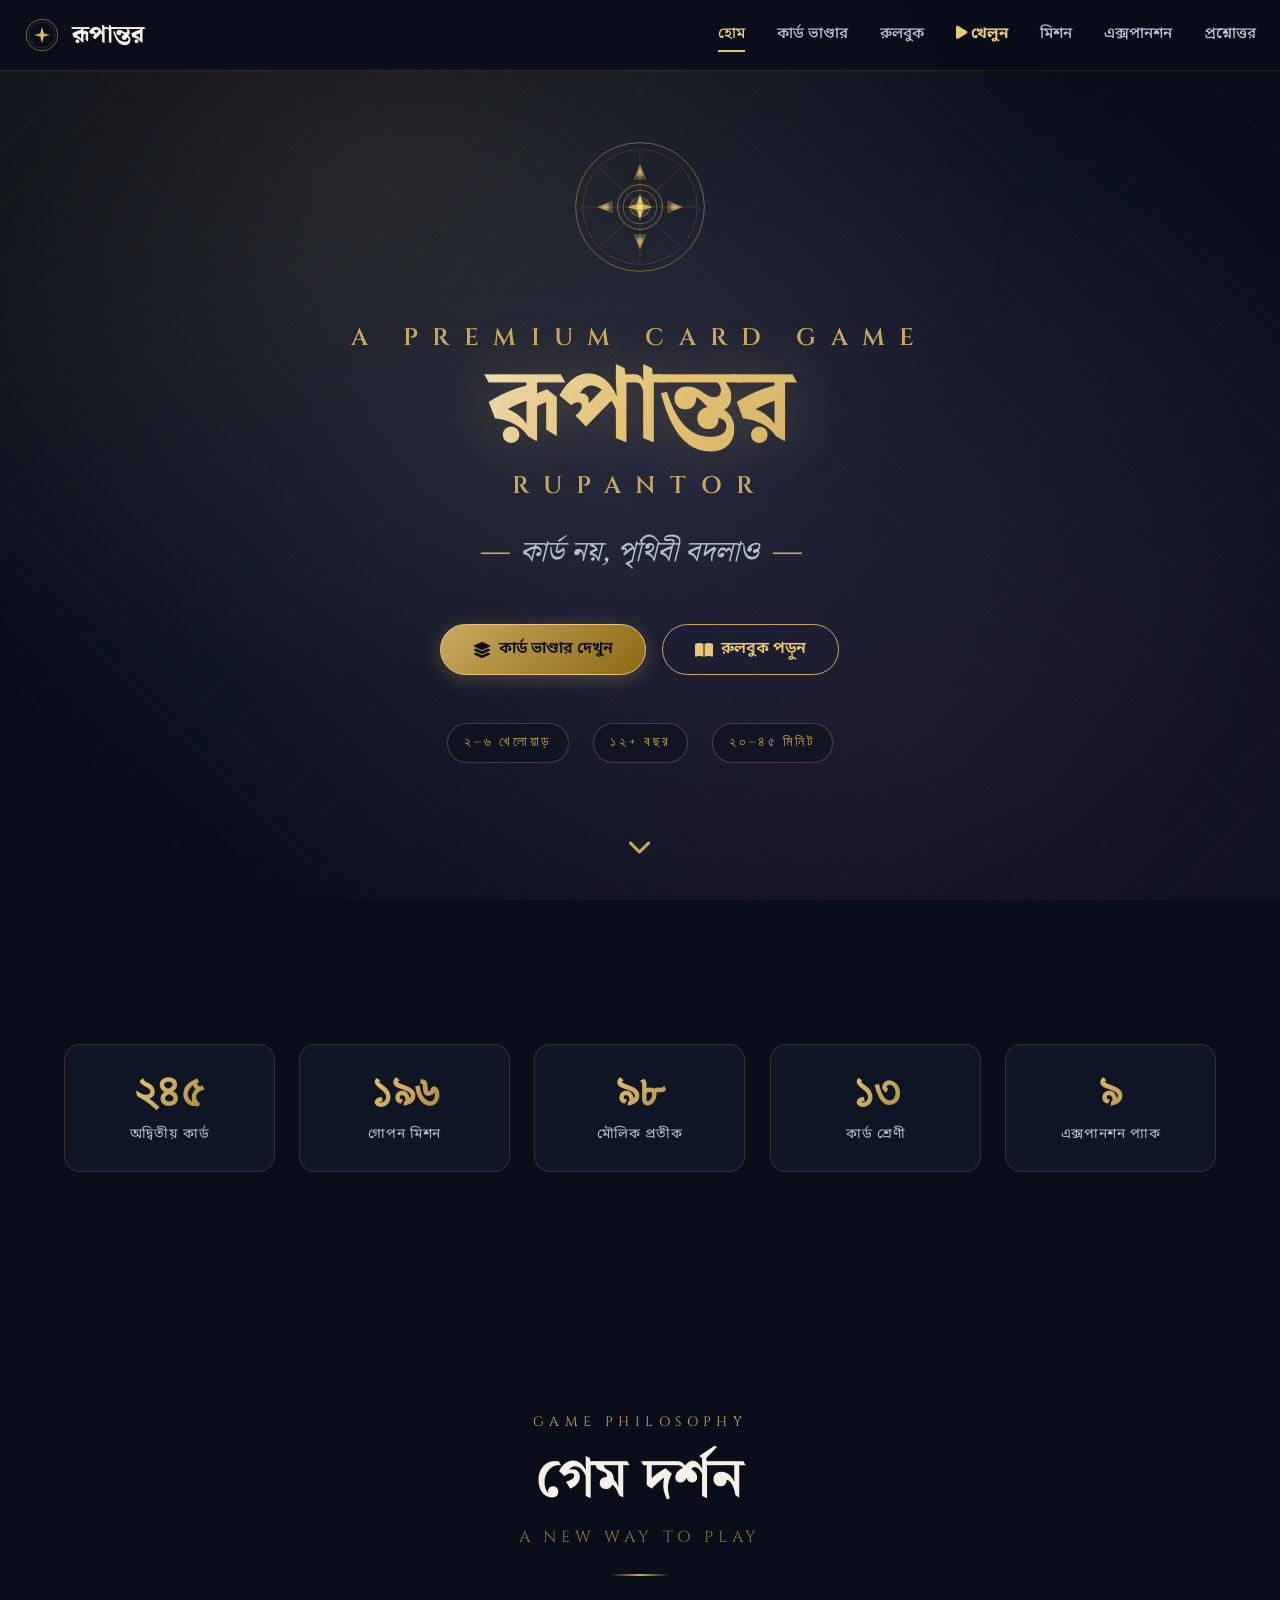
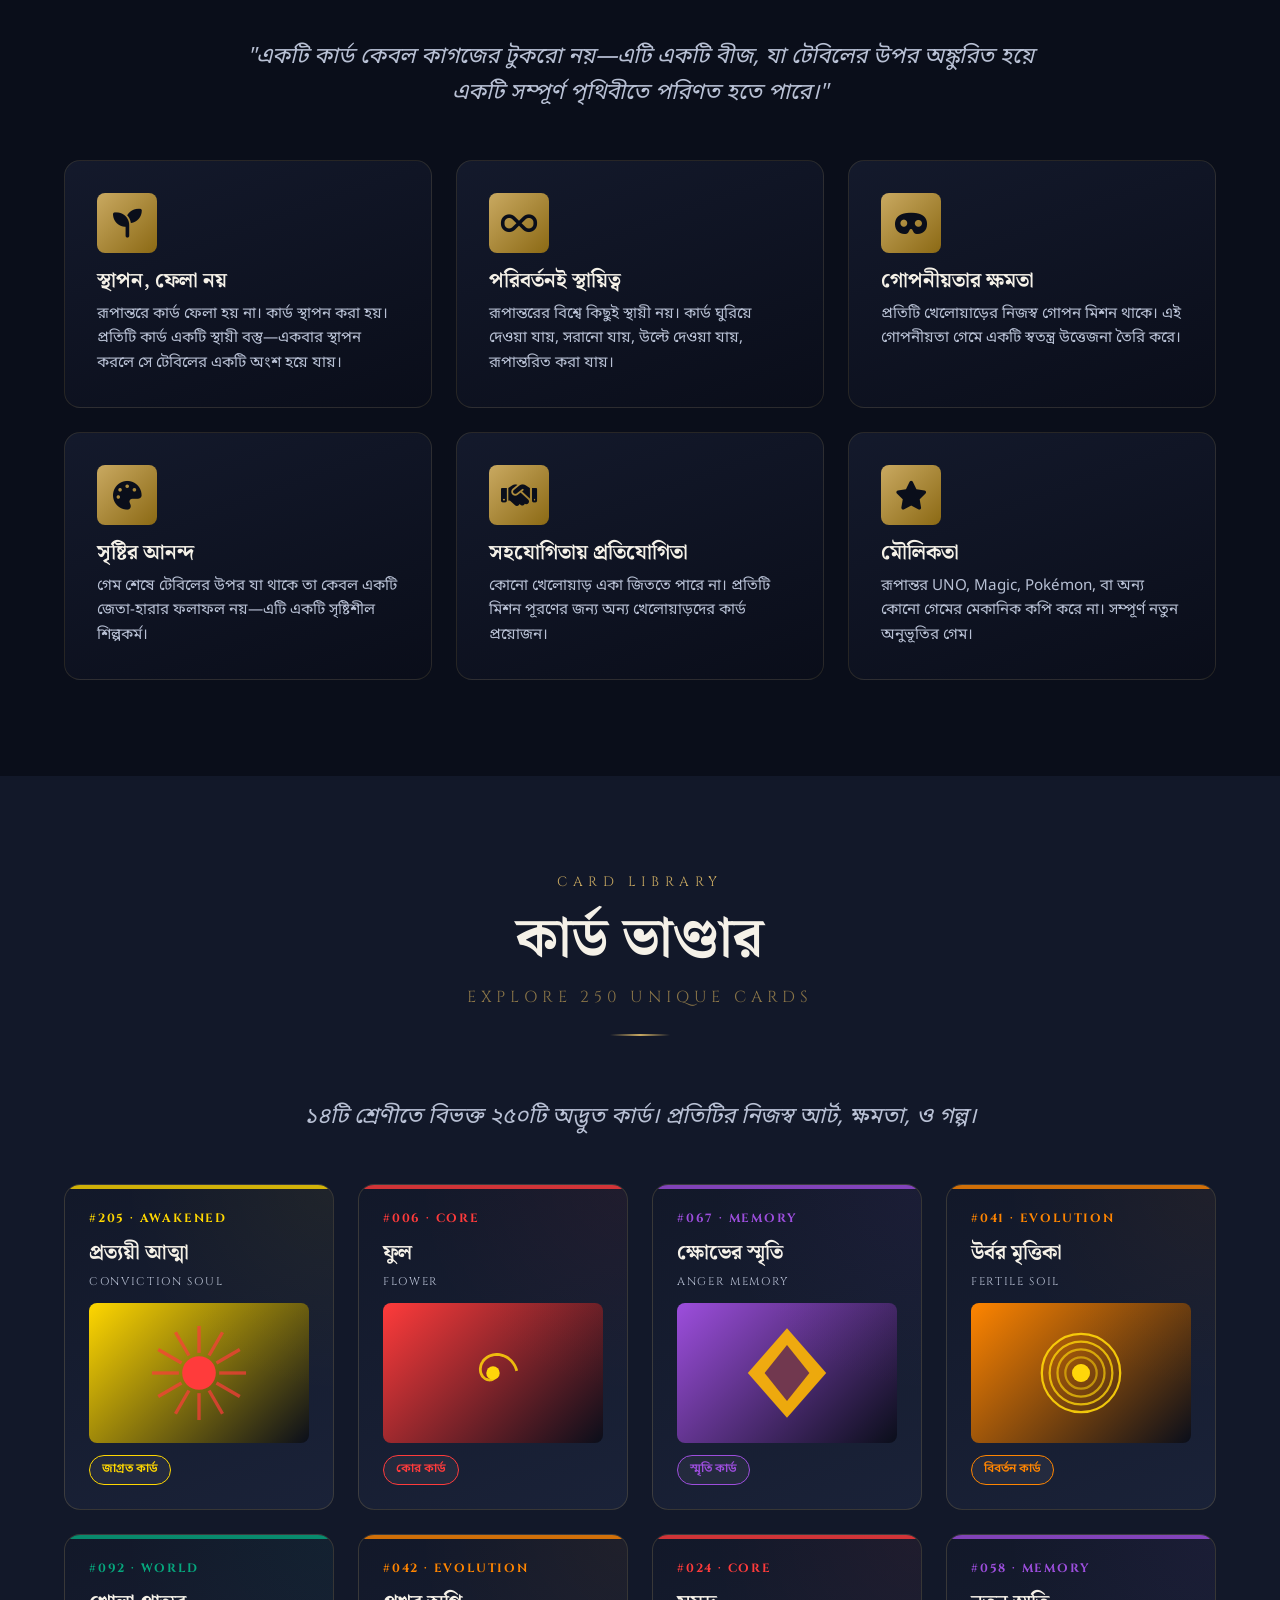
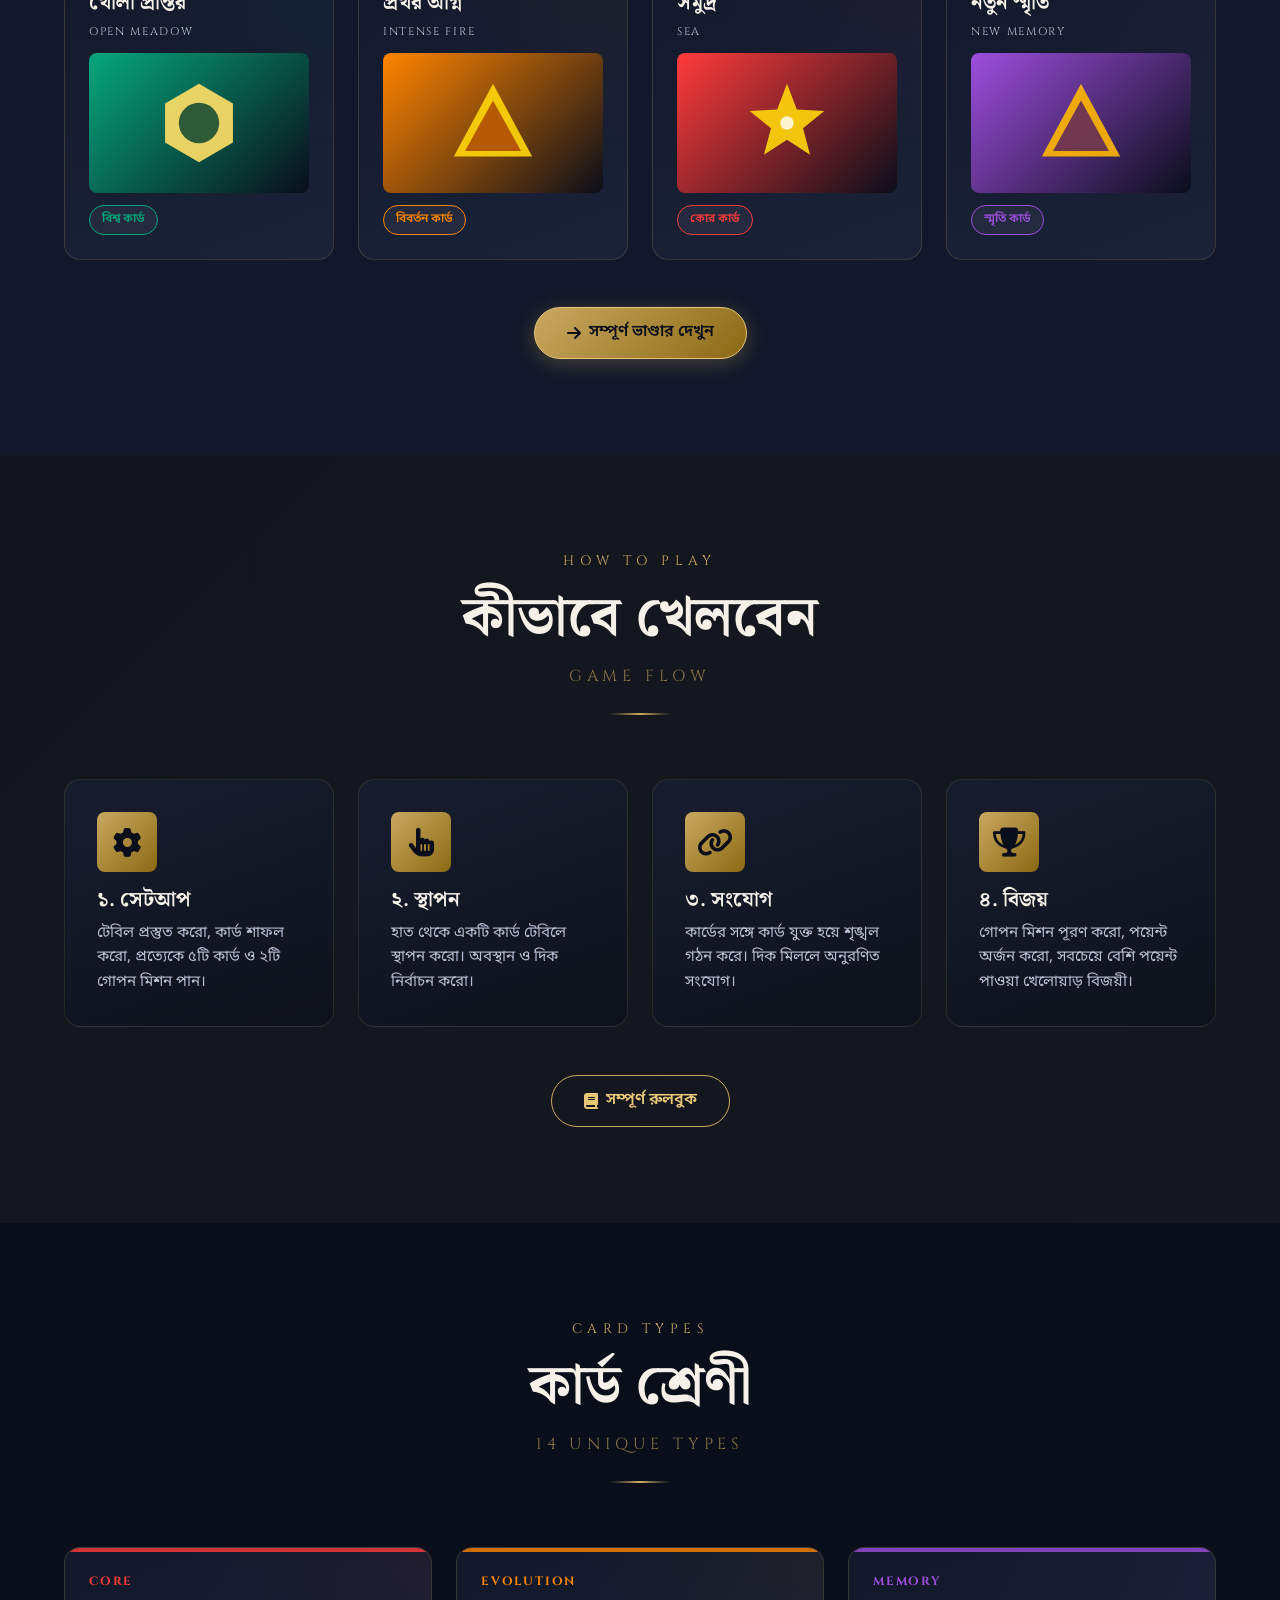
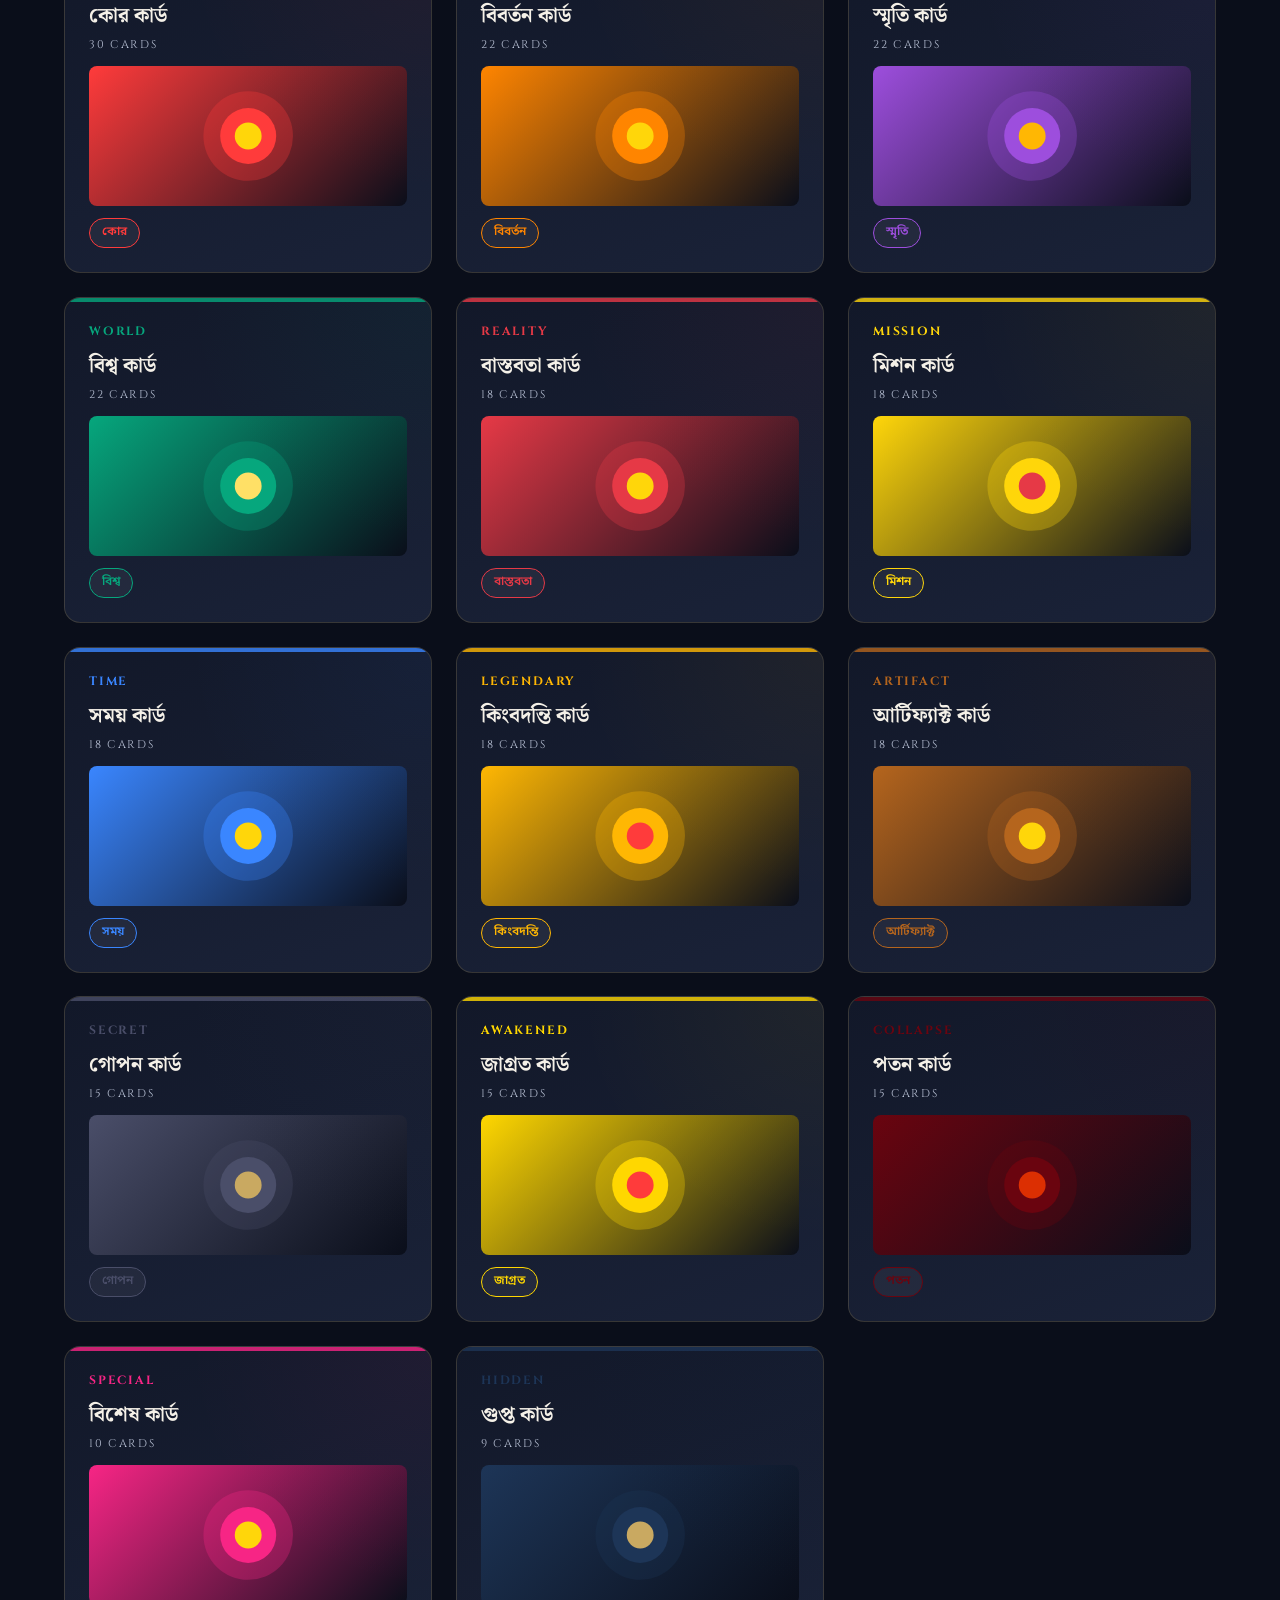
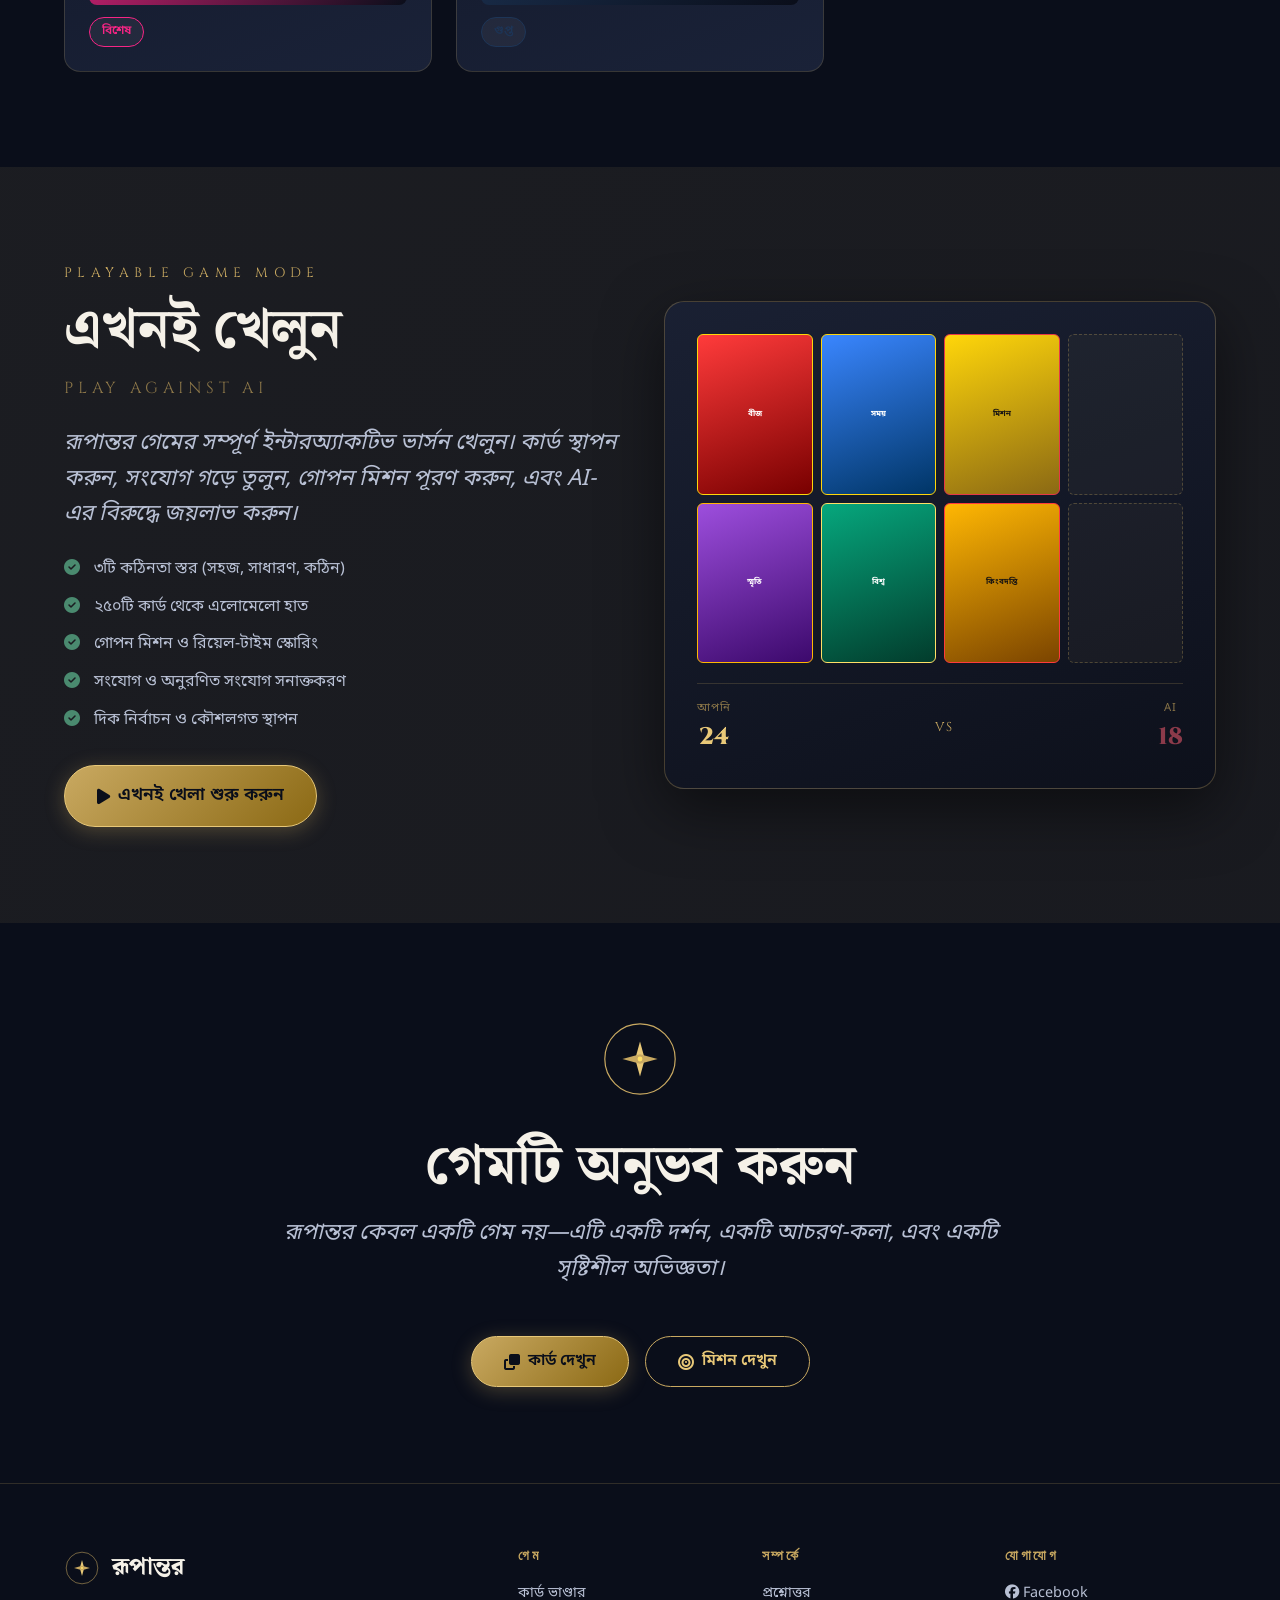
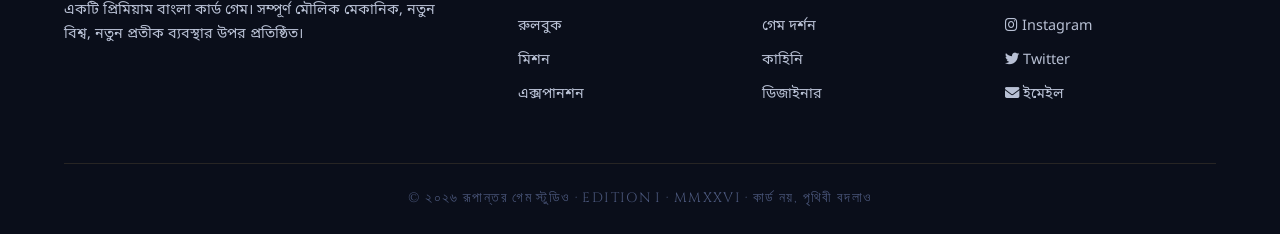
==== index.html @ 17fd5bf2 "Add files via upload" ====
<!DOCTYPE html>
<html lang="bn">
<head>
  <meta charset="UTF-8">
  <meta name="viewport" content="width=device-width, initial-scale=1.0">
  <meta name="description" content="রূপান্তর — একটি প্রিমিয়াম বাংলা কার্ড গেম। কার্ড নয়, পৃথিবী বদলাও।">
  <title>রূপান্তর — প্রিমিয়াম কার্ড গেম</title>

  <link rel="preconnect" href="https://fonts.googleapis.com">
  <link rel="preconnect" href="https://fonts.gstatic.com" crossorigin>
  <link href="https://fonts.googleapis.com/css2?family=Cinzel:wght@400;500;600;700;800;900&family=Noto+Sans+Bengali:wght@300;400;500;600;700;800;900&family=Noto+Serif+Bengali:wght@400;500;600;700;800;900&display=swap" rel="stylesheet">
  <link rel="stylesheet" href="https://cdnjs.cloudflare.com/ajax/libs/font-awesome/6.4.0/css/all.min.css">
  <link rel="stylesheet" href="css/style.css">
  <link rel="stylesheet" href="css/responsive.css">
</head>
<body>

<!-- ===== NAVIGATION ===== -->
<nav class="nav">
  <div class="nav-container">
    <a href="index.html" class="nav-logo">
      <svg class="nav-logo-emblem" viewBox="0 0 100 100">
        <circle cx="50" cy="50" r="44" fill="none" stroke="#C9A961" stroke-width="1.5"/>
        <circle cx="50" cy="50" r="36" fill="none" stroke="#C9A961" stroke-width="0.5"/>
        <polygon points="50,28 56,50 50,72 44,50" fill="#E8C878"/>
        <polygon points="28,50 50,44 72,50 50,56" fill="#C9A961"/>
        <circle cx="50" cy="50" r="3" fill="#FFE066"/>
      </svg>
      রূপান্তর
    </a>
    <ul class="nav-menu">
      <li><a href="index.html" class="nav-link">হোম</a></li>
      <li><a href="pages/cards.html" class="nav-link">কার্ড ভাণ্ডার</a></li>
      <li><a href="pages/rulebook.html" class="nav-link">রুলবুক</a></li>
      <li><a href="pages/play.html" class="nav-link" style="color:#E8C878;font-weight:700;"><i class="fas fa-play"></i> খেলুন</a></li>
      <li><a href="pages/missions.html" class="nav-link">মিশন</a></li>
      <li><a href="pages/expansions.html" class="nav-link">এক্সপানশন</a></li>
      <li><a href="pages/faq.html" class="nav-link">প্রশ্নোত্তর</a></li>
    </ul>
    <button class="nav-toggle" aria-label="মেনু">
      <span></span><span></span><span></span>
    </button>
  </div>
</nav>

<!-- ===== HERO ===== -->
<section class="hero">
  <div class="hero-bg-pattern"></div>
  <div class="hero-particles"></div>

  <div class="hero-content">
    <svg class="hero-emblem" viewBox="0 0 200 200">
      <defs>
        <radialGradient id="hg" cx="50%" cy="50%" r="50%">
          <stop offset="0%" stop-color="#E8C878" stop-opacity="0.9"/>
          <stop offset="60%" stop-color="#C9A961" stop-opacity="0.7"/>
          <stop offset="100%" stop-color="#8B6914" stop-opacity="0.4"/>
        </radialGradient>
      </defs>
      <circle cx="100" cy="100" r="92" fill="none" stroke="#C9A961" stroke-width="1" opacity="0.7"/>
      <circle cx="100" cy="100" r="82" fill="none" stroke="#C9A961" stroke-width="0.5" opacity="0.5"/>
      <g stroke="#C9A961" stroke-width="0.4" opacity="0.6">
        <line x1="100" y1="20" x2="100" y2="180"/>
        <line x1="20" y1="100" x2="180" y2="100"/>
        <line x1="44" y1="44" x2="156" y2="156"/>
        <line x1="156" y1="44" x2="44" y2="156"/>
      </g>
      <g fill="url(#hg)" stroke="#E8C878" stroke-width="0.5">
        <polygon points="100,40 92,60 108,60"/>
        <polygon points="160,100 140,92 140,108"/>
        <polygon points="100,160 92,140 108,140"/>
        <polygon points="40,100 60,92 60,108"/>
      </g>
      <circle cx="100" cy="100" r="32" fill="none" stroke="#C9A961" stroke-width="0.8"/>
      <circle cx="100" cy="100" r="24" fill="none" stroke="#E8C878" stroke-width="0.5"/>
      <circle cx="100" cy="100" r="14" fill="rgba(201,169,97,0.15)" stroke="#E8C878" stroke-width="0.5"/>
      <polygon points="100,82 106,100 100,118 94,100" fill="#E8C878"/>
      <polygon points="82,100 100,94 118,100 100,106" fill="#C9A961"/>
      <circle cx="100" cy="100" r="4" fill="#FFE066"/>
    </svg>

    <div class="display-en">A Premium Card Game</div>
    <h1 class="display-1">রূপান্তর</h1>
    <div class="display-en" style="margin-top:8px;">RUPANTOR</div>
    <p class="hero-tagline">কার্ড নয়, পৃথিবী বদলাও</p>

    <div class="hero-cta">
      <a href="pages/cards.html" class="btn btn-primary">
        <i class="fas fa-layer-group"></i> কার্ড ভাণ্ডার দেখুন
      </a>
      <a href="pages/rulebook.html" class="btn btn-outline">
        <i class="fas fa-book-open"></i> রুলবুক পড়ুন
      </a>
    </div>

    <div class="hero-meta">
      <div class="hero-meta-item">২–৬ খেলোয়াড়</div>
      <div class="hero-meta-item">১২+ বছর</div>
      <div class="hero-meta-item">২০–৪৫ মিনিট</div>
    </div>
  </div>

  <div class="scroll-indicator">
    <i class="fas fa-chevron-down"></i>
  </div>
</section>

<!-- ===== STATS ===== -->
<section class="section section-darker">
  <div class="container">
    <div class="stat-block">
      <div class="stat-item fade-in-up">
        <div class="stat-num" data-counter="250">০</div>
        <div class="stat-label">অদ্বিতীয় কার্ড</div>
      </div>
      <div class="stat-item fade-in-up">
        <div class="stat-num" data-counter="200">০</div>
        <div class="stat-label">গোপন মিশন</div>
      </div>
      <div class="stat-item fade-in-up">
        <div class="stat-num" data-counter="100">০</div>
        <div class="stat-label">মৌলিক প্রতীক</div>
      </div>
      <div class="stat-item fade-in-up">
        <div class="stat-num" data-counter="14">০</div>
        <div class="stat-label">কার্ড শ্রেণী</div>
      </div>
      <div class="stat-item fade-in-up">
        <div class="stat-num" data-counter="10">০</div>
        <div class="stat-label">এক্সপানশন প্যাক</div>
      </div>
    </div>
  </div>
</section>

<!-- ===== GAME PHILOSOPHY ===== -->
<section class="section">
  <div class="container">
    <div class="section-header fade-in-up">
      <div class="section-tag">Game Philosophy</div>
      <h2 class="section-title">গেম দর্শন</h2>
      <div class="section-title-en">A NEW WAY TO PLAY</div>
      <div class="section-divider"></div>
    </div>

    <p class="lead text-center fade-in-up" style="max-width:800px;margin:0 auto 48px;">
      "একটি কার্ড কেবল কাগজের টুকরো নয়—এটি একটি বীজ, যা টেবিলের উপর অঙ্কুরিত হয়ে একটি সম্পূর্ণ পৃথিবীতে পরিণত হতে পারে।"
    </p>

    <div class="grid grid-3">
      <div class="feature-card fade-in-up">
        <div class="feature-icon"><i class="fas fa-seedling"></i></div>
        <h3 class="feature-title">স্থাপন, ফেলা নয়</h3>
        <p class="feature-desc">
          রূপান্তরে কার্ড ফেলা হয় না। কার্ড স্থাপন করা হয়। প্রতিটি কার্ড একটি স্থায়ী বস্তু—একবার স্থাপন করলে সে টেবিলের একটি অংশ হয়ে যায়।
        </p>
      </div>
      <div class="feature-card fade-in-up">
        <div class="feature-icon"><i class="fas fa-infinity"></i></div>
        <h3 class="feature-title">পরিবর্তনই স্থায়িত্ব</h3>
        <p class="feature-desc">
          রূপান্তরের বিশ্বে কিছুই স্থায়ী নয়। কার্ড ঘুরিয়ে দেওয়া যায়, সরানো যায়, উল্টে দেওয়া যায়, রূপান্তরিত করা যায়।
        </p>
      </div>
      <div class="feature-card fade-in-up">
        <div class="feature-icon"><i class="fas fa-mask"></i></div>
        <h3 class="feature-title">গোপনীয়তার ক্ষমতা</h3>
        <p class="feature-desc">
          প্রতিটি খেলোয়াড়ের নিজস্ব গোপন মিশন থাকে। এই গোপনীয়তা গেমে একটি স্বতন্ত্র উত্তেজনা তৈরি করে।
        </p>
      </div>
      <div class="feature-card fade-in-up">
        <div class="feature-icon"><i class="fas fa-palette"></i></div>
        <h3 class="feature-title">সৃষ্টির আনন্দ</h3>
        <p class="feature-desc">
          গেম শেষে টেবিলের উপর যা থাকে তা কেবল একটি জেতা-হারার ফলাফল নয়—এটি একটি সৃষ্টিশীল শিল্পকর্ম।
        </p>
      </div>
      <div class="feature-card fade-in-up">
        <div class="feature-icon"><i class="fas fa-handshake"></i></div>
        <h3 class="feature-title">সহযোগিতায় প্রতিযোগিতা</h3>
        <p class="feature-desc">
          কোনো খেলোয়াড় একা জিততে পারে না। প্রতিটি মিশন পূরণের জন্য অন্য খেলোয়াড়দের কার্ড প্রয়োজন।
        </p>
      </div>
      <div class="feature-card fade-in-up">
        <div class="feature-icon"><i class="fas fa-star"></i></div>
        <h3 class="feature-title">মৌলিকতা</h3>
        <p class="feature-desc">
          রূপান্তর UNO, Magic, Pokémon, বা অন্য কোনো গেমের মেকানিক কপি করে না। সম্পূর্ণ নতুন অনুভূতির গেম।
        </p>
      </div>
    </div>
  </div>
</section>

<!-- ===== CARD PREVIEW ===== -->
<section class="section section-dark">
  <div class="container">
    <div class="section-header fade-in-up">
      <div class="section-tag">Card Library</div>
      <h2 class="section-title">কার্ড ভাণ্ডার</h2>
      <div class="section-title-en">EXPLORE 250 UNIQUE CARDS</div>
      <div class="section-divider"></div>
    </div>

    <p class="lead text-center fade-in-up" style="max-width:700px;margin:0 auto 48px;">
      ১৪টি শ্রেণীতে বিভক্ত ২৫০টি অদ্ভুত কার্ড। প্রতিটির নিজস্ব আর্ট, ক্ষমতা, ও গল্প।
    </p>

    <div class="grid grid-4 fade-in-up" id="home-card-preview"></div>

    <div class="text-center mt-7">
      <a href="pages/cards.html" class="btn btn-primary">
        <i class="fas fa-arrow-right"></i> সম্পূর্ণ ভাণ্ডার দেখুন
      </a>
    </div>
  </div>
</section>

<!-- ===== HOW TO PLAY ===== -->
<section class="section section-gold">
  <div class="container">
    <div class="section-header fade-in-up">
      <div class="section-tag">How to Play</div>
      <h2 class="section-title">কীভাবে খেলবেন</h2>
      <div class="section-title-en">GAME FLOW</div>
      <div class="section-divider"></div>
    </div>

    <div class="grid grid-4">
      <div class="feature-card fade-in-up">
        <div class="feature-icon"><i class="fas fa-cog"></i></div>
        <h3 class="feature-title">১. সেটআপ</h3>
        <p class="feature-desc">টেবিল প্রস্তুত করো, কার্ড শাফল করো, প্রত্যেকে ৫টি কার্ড ও ২টি গোপন মিশন পান।</p>
      </div>
      <div class="feature-card fade-in-up">
        <div class="feature-icon"><i class="fas fa-hand-pointer"></i></div>
        <h3 class="feature-title">২. স্থাপন</h3>
        <p class="feature-desc">হাত থেকে একটি কার্ড টেবিলে স্থাপন করো। অবস্থান ও দিক নির্বাচন করো।</p>
      </div>
      <div class="feature-card fade-in-up">
        <div class="feature-icon"><i class="fas fa-link"></i></div>
        <h3 class="feature-title">৩. সংযোগ</h3>
        <p class="feature-desc">কার্ডের সঙ্গে কার্ড যুক্ত হয়ে শৃঙ্খল গঠন করে। দিক মিললে অনুরণিত সংযোগ।</p>
      </div>
      <div class="feature-card fade-in-up">
        <div class="feature-icon"><i class="fas fa-trophy"></i></div>
        <h3 class="feature-title">৪. বিজয়</h3>
        <p class="feature-desc">গোপন মিশন পূরণ করো, পয়েন্ট অর্জন করো, সবচেয়ে বেশি পয়েন্ট পাওয়া খেলোয়াড় বিজয়ী।</p>
      </div>
    </div>

    <div class="text-center mt-7">
      <a href="pages/rulebook.html" class="btn btn-outline">
        <i class="fas fa-book"></i> সম্পূর্ণ রুলবুক
      </a>
    </div>
  </div>
</section>

<!-- ===== CARD TYPES ===== -->
<section class="section">
  <div class="container">
    <div class="section-header fade-in-up">
      <div class="section-tag">Card Types</div>
      <h2 class="section-title">কার্ড শ্রেণী</h2>
      <div class="section-title-en">14 UNIQUE TYPES</div>
      <div class="section-divider"></div>
    </div>

    <div class="grid grid-auto" id="card-types-grid"></div>
  </div>
</section>

<!-- ===== PLAY GAME CTA ===== -->
<section class="section" style="background:linear-gradient(135deg, rgba(232,200,120,0.08) 0%, rgba(201,169,97,0.08) 100%);">
  <div class="container">
    <div class="grid grid-2 fade-in-up" style="align-items:center;gap:48px;">
      <div>
        <div class="section-tag" style="text-align:left;">PLAYABLE GAME MODE</div>
        <h2 class="section-title" style="text-align:left;margin-top:8px;">এখনই খেলুন</h2>
        <div class="section-title-en" style="text-align:left;margin-bottom:24px;">PLAY AGAINST AI</div>
        <p class="lead" style="text-align:left;margin-bottom:24px;">
          রূপান্তর গেমের সম্পূর্ণ ইন্টারঅ্যাকটিভ ভার্সন খেলুন। কার্ড স্থাপন করুন, সংযোগ গড়ে তুলুন, গোপন মিশন পূরণ করুন, এবং AI-এর বিরুদ্ধে জয়লাভ করুন।
        </p>
        <ul style="list-style:none;margin-bottom:32px;">
          <li style="color:#B8C0D4;margin-bottom:12px;font-size:1rem;"><i class="fas fa-check-circle" style="color:#4A8A6F;margin-right:10px;"></i> ৩টি কঠিনতা স্তর (সহজ, সাধারণ, কঠিন)</li>
          <li style="color:#B8C0D4;margin-bottom:12px;font-size:1rem;"><i class="fas fa-check-circle" style="color:#4A8A6F;margin-right:10px;"></i> ২৫০টি কার্ড থেকে এলোমেলো হাত</li>
          <li style="color:#B8C0D4;margin-bottom:12px;font-size:1rem;"><i class="fas fa-check-circle" style="color:#4A8A6F;margin-right:10px;"></i> গোপন মিশন ও রিয়েল-টাইম স্কোরিং</li>
          <li style="color:#B8C0D4;margin-bottom:12px;font-size:1rem;"><i class="fas fa-check-circle" style="color:#4A8A6F;margin-right:10px;"></i> সংযোগ ও অনুরণিত সংযোগ সনাক্তকরণ</li>
          <li style="color:#B8C0D4;margin-bottom:12px;font-size:1rem;"><i class="fas fa-check-circle" style="color:#4A8A6F;margin-right:10px;"></i> দিক নির্বাচন ও কৌশলগত স্থাপন</li>
        </ul>
        <a href="pages/play.html" class="btn btn-primary" style="font-size:1.1rem;padding:16px 32px;">
          <i class="fas fa-play"></i> এখনই খেলা শুরু করুন
        </a>
      </div>
      <div style="position:relative;">
        <div style="background:linear-gradient(160deg, rgba(26,34,56,0.8) 0%, rgba(10,14,26,0.8) 100%);border:1px solid rgba(201,169,97,0.3);border-radius:20px;padding:32px;box-shadow:0 20px 60px rgba(0,0,0,0.5);">
          <div style="display:grid;grid-template-columns:repeat(4,1fr);gap:8px;margin-bottom:20px;">
            <div style="aspect-ratio:0.72;background:linear-gradient(160deg,#FF3B3B,#780000);border:1.5px solid #FFD60A;border-radius:6px;display:flex;align-items:center;justify-content:center;font-size:0.5rem;color:white;font-weight:700;">বীজ</div>
            <div style="aspect-ratio:0.72;background:linear-gradient(160deg,#3A86FF,#003566);border:1.5px solid #FFD60A;border-radius:6px;display:flex;align-items:center;justify-content:center;font-size:0.5rem;color:white;font-weight:700;">সময়</div>
            <div style="aspect-ratio:0.72;background:linear-gradient(160deg,#FFD60A,#8B6914);border:1.5px solid #E63946;border-radius:6px;display:flex;align-items:center;justify-content:center;font-size:0.5rem;color:#1A1612;font-weight:700;">মিশন</div>
            <div style="aspect-ratio:0.72;background:rgba(201,169,97,0.05);border:1px dashed rgba(201,169,97,0.3);border-radius:6px;"></div>
            <div style="aspect-ratio:0.72;background:linear-gradient(160deg,#9D4EDD,#3C096C);border:1.5px solid #FFB703;border-radius:6px;display:flex;align-items:center;justify-content:center;font-size:0.5rem;color:white;font-weight:700;">স্মৃতি</div>
            <div style="aspect-ratio:0.72;background:linear-gradient(160deg,#06A77D,#023C2C);border:1.5px solid #FFE066;border-radius:6px;display:flex;align-items:center;justify-content:center;font-size:0.5rem;color:white;font-weight:700;">বিশ্ব</div>
            <div style="aspect-ratio:0.72;background:linear-gradient(160deg,#FFB703,#7B4400);border:1.5px solid #FF3B3B;border-radius:6px;display:flex;align-items:center;justify-content:center;font-size:0.5rem;color:#1A1612;font-weight:700;">কিংবদন্তি</div>
            <div style="aspect-ratio:0.72;background:rgba(201,169,97,0.05);border:1px dashed rgba(201,169,97,0.3);border-radius:6px;"></div>
          </div>
          <div style="display:flex;justify-content:space-between;align-items:center;padding-top:16px;border-top:1px solid rgba(201,169,97,0.2);">
            <div style="text-align:center;">
              <div style="font-size:0.7rem;color:#8A7548;letter-spacing:0.1em;">আপনি</div>
              <div style="font-family:'Cinzel',serif;font-weight:800;font-size:1.5rem;color:#E8C878;">24</div>
            </div>
            <div style="font-family:'Cinzel',serif;color:#C9A961;font-size:0.8rem;letter-spacing:0.2em;">VS</div>
            <div style="text-align:center;">
              <div style="font-size:0.7rem;color:#8A7548;letter-spacing:0.1em;">AI</div>
              <div style="font-family:'Cinzel',serif;font-weight:800;font-size:1.5rem;color:#8B3A4A;">18</div>
            </div>
          </div>
        </div>
      </div>
    </div>
  </div>
</section>

<!-- ===== CTA ===== -->
<section class="section section-darker" style="text-align:center;">
  <div class="container-narrow fade-in-up">
    <svg width="80" height="80" viewBox="0 0 100 100" style="margin:0 auto 24px;">
      <circle cx="50" cy="50" r="44" fill="none" stroke="#C9A961" stroke-width="1.5"/>
      <polygon points="50,28 56,50 50,72 44,50" fill="#E8C878"/>
      <polygon points="28,50 50,44 72,50 50,56" fill="#C9A961"/>
      <circle cx="50" cy="50" r="3" fill="#FFE066"/>
    </svg>
    <h2 class="h1 mb-4">গেমটি অনুভব করুন</h2>
    <p class="lead mb-7">
      রূপান্তর কেবল একটি গেম নয়—এটি একটি দর্শন, একটি আচরণ-কলা, এবং একটি সৃষ্টিশীল অভিজ্ঞতা।
    </p>
    <div class="d-flex gap-4 justify-center flex-wrap">
      <a href="pages/cards.html" class="btn btn-primary">
        <i class="fas fa-clone"></i> কার্ড দেখুন
      </a>
      <a href="pages/missions.html" class="btn btn-outline">
        <i class="fas fa-bullseye"></i> মিশন দেখুন
      </a>
    </div>
  </div>
</section>

<!-- ===== FOOTER ===== -->
<footer class="footer">
  <div class="container">
    <div class="footer-grid">
      <div class="footer-brand">
        <div class="nav-logo">
          <svg class="nav-logo-emblem" viewBox="0 0 100 100">
            <circle cx="50" cy="50" r="44" fill="none" stroke="#C9A961" stroke-width="1.5"/>
            <polygon points="50,28 56,50 50,72 44,50" fill="#E8C878"/>
            <polygon points="28,50 50,44 72,50 50,56" fill="#C9A961"/>
            <circle cx="50" cy="50" r="3" fill="#FFE066"/>
          </svg>
          রূপান্তর
        </div>
        <p>একটি প্রিমিয়াম বাংলা কার্ড গেম। সম্পূর্ণ মৌলিক মেকানিক, নতুন বিশ্ব, নতুন প্রতীক ব্যবস্থার উপর প্রতিষ্ঠিত।</p>
      </div>
      <div class="footer-col">
        <h4>গেম</h4>
        <ul>
          <li><a href="pages/cards.html">কার্ড ভাণ্ডার</a></li>
          <li><a href="pages/rulebook.html">রুলবুক</a></li>
          <li><a href="pages/missions.html">মিশন</a></li>
          <li><a href="pages/expansions.html">এক্সপানশন</a></li>
        </ul>
      </div>
      <div class="footer-col">
        <h4>সম্পর্কে</h4>
        <ul>
          <li><a href="pages/faq.html">প্রশ্নোত্তর</a></li>
          <li><a href="#">গেম দর্শন</a></li>
          <li><a href="#">কাহিনি</a></li>
          <li><a href="#">ডিজাইনার</a></li>
        </ul>
      </div>
      <div class="footer-col">
        <h4>যোগাযোগ</h4>
        <ul>
          <li><a href="#"><i class="fab fa-facebook"></i> Facebook</a></li>
          <li><a href="#"><i class="fab fa-instagram"></i> Instagram</a></li>
          <li><a href="#"><i class="fab fa-twitter"></i> Twitter</a></li>
          <li><a href="#"><i class="fas fa-envelope"></i> ইমেইল</a></li>
        </ul>
      </div>
    </div>
    <div class="footer-bottom">
      © ২০২৬ রূপান্তর গেম স্টুডিও · EDITION I · MMXXVI · কার্ড নয়, পৃথিবী বদলাও
    </div>
  </div>
</footer>

<script src="js/data.js"></script>
<script src="js/main.js"></script>
<script>
// Render card types on home page
(function() {
  const grid = document.getElementById('card-types-grid');
  if (!grid || !window.RUPANTOR_DATA) return;
  const types = window.RUPANTOR_DATA.CARD_TYPES;
  const counts = {};
  window.RUPANTOR_DATA.CARDS.forEach(function(c) {
    counts[c.type] = (counts[c.type] || 0) + 1;
  });
  Object.keys(types).forEach(function(key) {
    const t = types[key];
    const card = document.createElement('div');
    card.className = 'card-tile fade-in-up';
    card.style.setProperty('--card-color', t.color);
    card.innerHTML =
      '<div class="card-tile-num">' + t.en + '</div>' +
      '<div class="card-tile-name">' + t.bn + ' কার্ড</div>' +
      '<div class="card-tile-en">' + counts[key] + ' CARDS</div>' +
      '<div class="card-tile-art">' +
        '<svg viewBox="0 0 100 100">' +
          '<circle cx="50" cy="50" r="40" fill="' + t.color + '" opacity="0.3"/>' +
          '<circle cx="50" cy="50" r="25" fill="' + t.color + '"/>' +
          '<circle cx="50" cy="50" r="12" fill="' + t.accent + '"/>' +
        '</svg>' +
      '</div>' +
      '<span class="card-tile-type">' + t.bn + '</span>';
    grid.appendChild(card);
  });
})();
</script>

</body>
</html>
---- css/style.css ----
/* ============================================================
   রূপান্তর (RUPANTOR) — Premium Website CSS Design System
   ============================================================ */

/* ===== CSS VARIABLES ===== */
:root {
  /* Color Palette */
  --void: #0A0E1A;
  --deep: #121829;
  --night: #1A2238;
  --mist: #2A3454;
  --fog: #4A567A;
  --silver: #B8C0D4;
  --pale: #E8ECF4;
  --cream: #F5F1E8;
  --paper: #FAF6ED;
  --paper-shadow: #E8E0CC;
  --gold: #C9A961;
  --gold-bright: #E8C878;
  --gold-soft: #FFE066;
  --gold-deep: #8B6914;
  --copper: #A87544;
  --emerald: #4A8A6F;
  --teal-deep: #2C5F6E;
  --crimson: #8B3A4A;
  --plum: #5D3A5F;
  --amber: #D4924A;
  --ink: #1A1612;
  --line: #C9B896;
  --rule: #8A7548;

  /* Type Colors (from card system) */
  --core: #FF3B3B;
  --evolution: #FF8500;
  --memory: #9D4EDD;
  --world: #06A77D;
  --reality: #E63946;
  --mission: #FFD60A;
  --time: #3A86FF;
  --legendary: #FFB703;
  --artifact: #B5651D;
  --secret: #4A4E69;
  --awakened: #FFD700;
  --collapse: #6A040F;
  --special: #F72585;
  --hidden: #1D3557;

  /* Typography */
  --font-display: 'Cinzel', serif;
  --font-serif-bn: 'Noto Serif Bengali', serif;
  --font-sans-bn: 'Noto Sans Bengali', sans-serif;

  /* Spacing */
  --space-1: 4px;
  --space-2: 8px;
  --space-3: 12px;
  --space-4: 16px;
  --space-5: 24px;
  --space-6: 32px;
  --space-7: 48px;
  --space-8: 64px;
  --space-9: 96px;

  /* Borders & Radius */
  --radius-sm: 4px;
  --radius-md: 8px;
  --radius-lg: 16px;
  --radius-xl: 24px;
  --radius-full: 9999px;

  /* Shadows */
  --shadow-sm: 0 1px 3px rgba(0,0,0,0.2);
  --shadow-md: 0 4px 12px rgba(0,0,0,0.3);
  --shadow-lg: 0 12px 32px rgba(0,0,0,0.4);
  --shadow-gold: 0 0 30px rgba(201,169,97,0.3);
  --shadow-glow: 0 0 60px rgba(201,169,97,0.2);

  /* Transitions */
  --ease: cubic-bezier(0.4, 0, 0.2, 1);
  --ease-out: cubic-bezier(0.0, 0, 0.2, 1);
  --ease-bounce: cubic-bezier(0.34, 1.56, 0.64, 1);
}

/* ===== RESET ===== */
*,
*::before,
*::after {
  box-sizing: border-box;
  margin: 0;
  padding: 0;
}

html {
  scroll-behavior: smooth;
  font-size: 16px;
}

body {
  font-family: var(--font-sans-bn);
  background: var(--void);
  color: var(--pale);
  line-height: 1.6;
  overflow-x: hidden;
  -webkit-font-smoothing: antialiased;
  -moz-osx-font-smoothing: grayscale;
}

a {
  color: var(--gold-bright);
  text-decoration: none;
  transition: color 0.3s var(--ease);
}

a:hover { color: var(--gold-soft); }

img { max-width: 100%; height: auto; display: block; }

button {
  font-family: inherit;
  cursor: pointer;
  border: none;
  background: none;
  color: inherit;
}

ul, ol { list-style: none; }

/* ===== TYPOGRAPHY ===== */
h1, h2, h3, h4, h5, h6 {
  font-family: var(--font-serif-bn);
  font-weight: 700;
  line-height: 1.2;
  color: var(--cream);
}

.display-1 {
  font-family: var(--font-serif-bn);
  font-weight: 800;
  font-size: clamp(3rem, 8vw, 7rem);
  line-height: 1;
  letter-spacing: -2px;
  background: linear-gradient(135deg, var(--cream) 0%, var(--gold-bright) 50%, var(--gold) 100%);
  -webkit-background-clip: text;
  -webkit-text-fill-color: transparent;
  background-clip: text;
  text-shadow: 0 0 60px rgba(201,169,97,0.3);
}

.display-en {
  font-family: var(--font-display);
  font-weight: 600;
  font-size: clamp(1rem, 2.5vw, 1.5rem);
  letter-spacing: 0.6em;
  color: var(--gold);
  text-transform: uppercase;
}

.h1 { font-size: clamp(2rem, 5vw, 3.5rem); }
.h2 { font-size: clamp(1.5rem, 4vw, 2.5rem); }
.h3 { font-size: clamp(1.2rem, 3vw, 1.8rem); }

.lead {
  font-size: clamp(1.1rem, 2vw, 1.4rem);
  color: var(--silver);
  font-style: italic;
}

.text-gold { color: var(--gold-bright); }
.text-cream { color: var(--cream); }
.text-silver { color: var(--silver); }
.text-center { text-align: center; }

/* ===== LAYOUT ===== */
.container {
  max-width: 1280px;
  margin: 0 auto;
  padding: 0 var(--space-5);
}

.container-narrow {
  max-width: 800px;
  margin: 0 auto;
  padding: 0 var(--space-5);
}

.section {
  padding: var(--space-9) 0;
  position: relative;
}

.section-dark { background: var(--deep); }
.section-darker { background: var(--void); }
.section-gold {
  background: linear-gradient(135deg, rgba(201,169,97,0.05) 0%, rgba(232,200,120,0.05) 100%);
}

.grid { display: grid; gap: var(--space-5); }
.grid-2 { grid-template-columns: repeat(2, 1fr); }
.grid-3 { grid-template-columns: repeat(3, 1fr); }
.grid-4 { grid-template-columns: repeat(4, 1fr); }
.grid-auto { grid-template-columns: repeat(auto-fill, minmax(280px, 1fr)); }

@media (max-width: 768px) {
  .grid-2, .grid-3, .grid-4 { grid-template-columns: 1fr; }
}

/* ===== NAVIGATION ===== */
.nav {
  position: fixed;
  top: 0; left: 0; right: 0;
  z-index: 1000;
  padding: var(--space-4) 0;
  background: rgba(10, 14, 26, 0.85);
  backdrop-filter: blur(20px);
  -webkit-backdrop-filter: blur(20px);
  border-bottom: 1px solid rgba(201,169,97,0.15);
  transition: all 0.4s var(--ease);
}

.nav.scrolled {
  padding: var(--space-3) 0;
  background: rgba(10, 14, 26, 0.95);
  box-shadow: 0 4px 24px rgba(0,0,0,0.4);
}

.nav-container {
  max-width: 1400px;
  margin: 0 auto;
  padding: 0 var(--space-5);
  display: flex;
  justify-content: space-between;
  align-items: center;
}

.nav-logo {
  display: flex;
  align-items: center;
  gap: var(--space-3);
  font-family: var(--font-serif-bn);
  font-weight: 800;
  font-size: 1.5rem;
  color: var(--cream);
}

.nav-logo:hover { color: var(--gold-bright); }

.nav-logo-emblem {
  width: 36px; height: 36px;
  flex-shrink: 0;
}

.nav-menu {
  display: flex;
  gap: var(--space-6);
  align-items: center;
}

.nav-link {
  font-family: var(--font-sans-bn);
  font-weight: 500;
  font-size: 0.95rem;
  color: var(--silver);
  position: relative;
  padding: var(--space-2) 0;
}

.nav-link::after {
  content: '';
  position: absolute;
  bottom: 0; left: 0;
  width: 0; height: 2px;
  background: var(--gold-bright);
  transition: width 0.3s var(--ease);
}

.nav-link:hover { color: var(--gold-bright); }
.nav-link:hover::after,
.nav-link.active::after { width: 100%; }
.nav-link.active { color: var(--gold-bright); }

.nav-toggle {
  display: none;
  flex-direction: column;
  gap: 5px;
  padding: var(--space-2);
}

.nav-toggle span {
  width: 24px; height: 2px;
  background: var(--cream);
  transition: all 0.3s var(--ease);
}

.nav-toggle.active span:nth-child(1) { transform: translateY(7px) rotate(45deg); }
.nav-toggle.active span:nth-child(2) { opacity: 0; }
.nav-toggle.active span:nth-child(3) { transform: translateY(-7px) rotate(-45deg); }

@media (max-width: 900px) {
  .nav-toggle { display: flex; }
  .nav-menu {
    position: fixed;
    top: 64px; left: 0; right: 0;
    flex-direction: column;
    background: var(--void);
    padding: var(--space-6);
    gap: var(--space-4);
    transform: translateY(-150%);
    transition: transform 0.4s var(--ease);
    border-top: 1px solid rgba(201,169,97,0.2);
  }
  .nav-menu.active { transform: translateY(0); }
}

/* ===== BUTTONS ===== */
.btn {
  display: inline-flex;
  align-items: center;
  justify-content: center;
  gap: var(--space-2);
  padding: var(--space-3) var(--space-6);
  font-family: var(--font-sans-bn);
  font-weight: 600;
  font-size: 1rem;
  border-radius: var(--radius-full);
  transition: all 0.3s var(--ease);
  cursor: pointer;
  border: 1px solid transparent;
  position: relative;
  overflow: hidden;
}

.btn-primary {
  background: linear-gradient(135deg, var(--gold) 0%, var(--gold-deep) 100%);
  color: var(--void);
  border-color: var(--gold-bright);
  box-shadow: 0 4px 20px rgba(201,169,97,0.3);
}

.btn-primary:hover {
  transform: translateY(-2px);
  box-shadow: 0 8px 32px rgba(201,169,97,0.5);
  color: var(--void);
}

.btn-outline {
  background: transparent;
  color: var(--gold-bright);
  border-color: var(--gold);
}

.btn-outline:hover {
  background: rgba(201,169,97,0.1);
  border-color: var(--gold-bright);
  color: var(--gold-soft);
}

.btn-ghost {
  background: rgba(255,255,255,0.05);
  color: var(--pale);
  border-color: rgba(255,255,255,0.15);
}

.btn-ghost:hover {
  background: rgba(255,255,255,0.1);
  border-color: var(--gold);
}

/* ===== HERO ===== */
.hero {
  position: relative;
  min-height: 100vh;
  display: flex;
  align-items: center;
  justify-content: center;
  overflow: hidden;
  background: radial-gradient(ellipse at 30% 20%, rgba(201,169,97,0.12) 0%, transparent 50%),
              radial-gradient(ellipse at 70% 80%, rgba(93,58,95,0.18) 0%, transparent 55%),
              radial-gradient(ellipse at 50% 50%, var(--night) 0%, var(--void) 80%);
}

.hero-bg-pattern {
  position: absolute;
  inset: 0;
  background-image:
    repeating-linear-gradient(45deg, transparent 0, transparent 40px, rgba(201,169,97,0.03) 40px, rgba(201,169,97,0.03) 41px),
    repeating-linear-gradient(-45deg, transparent 0, transparent 40px, rgba(201,169,97,0.03) 40px, rgba(201,169,97,0.03) 41px);
  pointer-events: none;
}

.hero-particles {
  position: absolute;
  inset: 0;
  pointer-events: none;
}

.particle {
  position: absolute;
  width: 4px; height: 4px;
  background: var(--gold-bright);
  border-radius: 50%;
  opacity: 0;
  animation: particleFloat 15s linear infinite;
  box-shadow: 0 0 8px var(--gold-bright);
}

@keyframes particleFloat {
  0% { opacity: 0; transform: translateY(100vh) translateX(0); }
  10% { opacity: 0.8; }
  90% { opacity: 0.8; }
  100% { opacity: 0; transform: translateY(-100px) translateX(80px); }
}

.hero-content {
  position: relative;
  z-index: 2;
  text-align: center;
  max-width: 900px;
  padding: 0 var(--space-5);
  animation: heroFadeIn 1.2s var(--ease-out) both;
}

@keyframes heroFadeIn {
  from { opacity: 0; transform: translateY(40px); }
  to { opacity: 1; transform: translateY(0); }
}

.hero-emblem {
  width: 140px;
  height: 140px;
  margin: 0 auto var(--space-6);
  animation: emblemRotate 60s linear infinite;
}

@keyframes emblemRotate {
  from { transform: rotate(0deg); }
  to { transform: rotate(360deg); }
}

.hero-tagline {
  font-family: var(--font-serif-bn);
  font-style: italic;
  font-size: clamp(1.2rem, 2.5vw, 1.8rem);
  color: var(--silver);
  margin: var(--space-5) 0 var(--space-7);
}

.hero-tagline::before,
.hero-tagline::after {
  content: '—';
  color: var(--gold);
  margin: 0 var(--space-3);
}

.hero-meta {
  display: flex;
  justify-content: center;
  gap: var(--space-5);
  flex-wrap: wrap;
  margin-top: var(--space-7);
  font-family: var(--font-display);
  font-size: 0.85rem;
  letter-spacing: 0.2em;
  color: var(--gold);
}

.hero-meta-item {
  padding: var(--space-2) var(--space-4);
  border: 1px solid rgba(201,169,97,0.3);
  border-radius: var(--radius-full);
  background: rgba(10,14,26,0.5);
}

.hero-cta {
  display: flex;
  gap: var(--space-4);
  justify-content: center;
  flex-wrap: wrap;
  margin-top: var(--space-7);
}

.scroll-indicator {
  position: absolute;
  bottom: var(--space-6);
  left: 50%;
  transform: translateX(-50%);
  color: var(--gold);
  font-size: 1.5rem;
  animation: scrollBounce 2s var(--ease) infinite;
}

@keyframes scrollBounce {
  0%, 100% { transform: translateX(-50%) translateY(0); }
  50% { transform: translateX(-50%) translateY(10px); }
}

/* ===== SECTION HEADER ===== */
.section-header {
  text-align: center;
  margin-bottom: var(--space-8);
}

.section-tag {
  font-family: var(--font-display);
  font-size: 0.85rem;
  letter-spacing: 0.4em;
  color: var(--gold);
  text-transform: uppercase;
  margin-bottom: var(--space-3);
}

.section-title {
  font-family: var(--font-serif-bn);
  font-weight: 700;
  font-size: clamp(2rem, 5vw, 3.5rem);
  color: var(--cream);
  margin-bottom: var(--space-3);
}

.section-title-en {
  font-family: var(--font-display);
  font-size: 1rem;
  letter-spacing: 0.3em;
  color: var(--rule);
  text-transform: uppercase;
}

.section-divider {
  width: 60px;
  height: 2px;
  background: linear-gradient(90deg, transparent, var(--gold), transparent);
  margin: var(--space-5) auto;
}

/* ===== CARDS (preview cards in grid) ===== */
.card-tile {
  position: relative;
  background: linear-gradient(160deg, var(--deep) 0%, var(--night) 100%);
  border: 1px solid rgba(201,169,97,0.2);
  border-radius: var(--radius-lg);
  padding: var(--space-5);
  transition: all 0.4s var(--ease);
  overflow: hidden;
  cursor: pointer;
}

.card-tile::before {
  content: '';
  position: absolute;
  top: 0; left: 0; right: 0;
  height: 4px;
  background: var(--card-color, var(--gold));
  opacity: 0.8;
}

.card-tile::after {
  content: '';
  position: absolute;
  inset: 0;
  background: radial-gradient(circle at top right, var(--card-color, var(--gold)) 0%, transparent 50%);
  opacity: 0.05;
  pointer-events: none;
  transition: opacity 0.4s var(--ease);
}

.card-tile:hover {
  transform: translateY(-6px);
  border-color: var(--card-color, var(--gold-bright));
  box-shadow: 0 12px 40px rgba(0,0,0,0.5), 0 0 30px var(--card-color, var(--gold));
}

.card-tile:hover::after { opacity: 0.12; }

.card-tile-num {
  font-family: var(--font-display);
  font-weight: 700;
  font-size: 0.75rem;
  letter-spacing: 0.15em;
  color: var(--card-color, var(--gold));
  margin-bottom: var(--space-2);
}

.card-tile-name {
  font-family: var(--font-serif-bn);
  font-weight: 700;
  font-size: 1.3rem;
  color: var(--cream);
  margin-bottom: var(--space-1);
}

.card-tile-en {
  font-family: var(--font-display);
  font-size: 0.7rem;
  letter-spacing: 0.15em;
  color: var(--silver);
  text-transform: uppercase;
  margin-bottom: var(--space-3);
}

.card-tile-type {
  display: inline-block;
  font-family: var(--font-sans-bn);
  font-weight: 600;
  font-size: 0.75rem;
  padding: 4px 12px;
  border-radius: var(--radius-full);
  background: rgba(255,255,255,0.05);
  color: var(--card-color, var(--gold-bright));
  border: 1px solid var(--card-color, var(--gold));
}

.card-tile-art {
  width: 100%;
  height: 140px;
  background: linear-gradient(135deg, var(--card-color, var(--gold)) 0%, var(--void) 100%);
  border-radius: var(--radius-md);
  margin: var(--space-3) 0;
  position: relative;
  overflow: hidden;
  display: flex;
  align-items: center;
  justify-content: center;
}

.card-tile-art svg {
  width: 80%;
  height: 80%;
}

.card-tile-ability {
  font-size: 0.85rem;
  color: var(--silver);
  line-height: 1.5;
  margin-top: var(--space-2);
}

/* ===== FEATURE CARDS ===== */
.feature-card {
  background: linear-gradient(160deg, rgba(26,34,56,0.6) 0%, rgba(10,14,26,0.6) 100%);
  border: 1px solid rgba(201,169,97,0.15);
  border-radius: var(--radius-lg);
  padding: var(--space-6);
  transition: all 0.4s var(--ease);
  position: relative;
  overflow: hidden;
}

.feature-card:hover {
  border-color: var(--gold);
  transform: translateY(-4px);
  box-shadow: var(--shadow-gold);
}

.feature-icon {
  width: 60px; height: 60px;
  background: linear-gradient(135deg, var(--gold) 0%, var(--gold-deep) 100%);
  border-radius: var(--radius-md);
  display: flex;
  align-items: center;
  justify-content: center;
  margin-bottom: var(--space-4);
  font-size: 1.8rem;
  color: var(--void);
}

.feature-title {
  font-family: var(--font-serif-bn);
  font-weight: 700;
  font-size: 1.3rem;
  color: var(--cream);
  margin-bottom: var(--space-2);
}

.feature-desc {
  color: var(--silver);
  font-size: 0.95rem;
  line-height: 1.6;
}

/* ===== STAT BLOCK ===== */
.stat-block {
  display: grid;
  grid-template-columns: repeat(auto-fit, minmax(180px, 1fr));
  gap: var(--space-5);
  margin: var(--space-7) 0;
}

.stat-item {
  text-align: center;
  padding: var(--space-5);
  background: rgba(26,34,56,0.4);
  border: 1px solid rgba(201,169,97,0.2);
  border-radius: var(--radius-lg);
  transition: all 0.3s var(--ease);
}

.stat-item:hover {
  border-color: var(--gold);
  background: rgba(26,34,56,0.7);
  transform: scale(1.03);
}

.stat-num {
  font-family: var(--font-display);
  font-weight: 800;
  font-size: clamp(2rem, 4vw, 3rem);
  background: linear-gradient(135deg, var(--gold-soft), var(--gold), var(--gold-deep));
  -webkit-background-clip: text;
  -webkit-text-fill-color: transparent;
  background-clip: text;
  line-height: 1;
}

.stat-label {
  font-family: var(--font-sans-bn);
  font-size: 0.85rem;
  color: var(--silver);
  margin-top: var(--space-2);
  letter-spacing: 0.05em;
}

/* ===== FILTER BAR ===== */
.filter-bar {
  display: flex;
  flex-wrap: wrap;
  gap: var(--space-2);
  justify-content: center;
  margin-bottom: var(--space-7);
  padding: var(--space-4);
  background: rgba(26,34,56,0.5);
  border-radius: var(--radius-lg);
  border: 1px solid rgba(201,169,97,0.15);
}

.filter-btn {
  padding: var(--space-2) var(--space-4);
  font-family: var(--font-sans-bn);
  font-weight: 600;
  font-size: 0.85rem;
  color: var(--silver);
  background: rgba(255,255,255,0.03);
  border: 1px solid rgba(255,255,255,0.1);
  border-radius: var(--radius-full);
  transition: all 0.3s var(--ease);
}

.filter-btn:hover {
  color: var(--cream);
  border-color: var(--gold);
}

.filter-btn.active {
  background: linear-gradient(135deg, var(--gold) 0%, var(--gold-deep) 100%);
  color: var(--void);
  border-color: var(--gold-bright);
}

/* ===== MODAL ===== */
.modal-overlay {
  position: fixed;
  inset: 0;
  background: rgba(10,14,26,0.92);
  backdrop-filter: blur(8px);
  -webkit-backdrop-filter: blur(8px);
  z-index: 2000;
  display: none;
  align-items: center;
  justify-content: center;
  padding: var(--space-5);
  animation: fadeIn 0.3s var(--ease);
}

.modal-overlay.active { display: flex; }

@keyframes fadeIn {
  from { opacity: 0; }
  to { opacity: 1; }
}

.modal {
  background: linear-gradient(160deg, var(--deep) 0%, var(--void) 100%);
  border: 1px solid var(--gold);
  border-radius: var(--radius-xl);
  max-width: 500px;
  width: 100%;
  padding: var(--space-7);
  position: relative;
  box-shadow: 0 24px 80px rgba(0,0,0,0.6), var(--shadow-gold);
  animation: modalSlideUp 0.4s var(--ease-bounce);
}

@keyframes modalSlideUp {
  from { opacity: 0; transform: translateY(40px) scale(0.95); }
  to { opacity: 1; transform: translateY(0) scale(1); }
}

.modal-close {
  position: absolute;
  top: var(--space-4);
  right: var(--space-4);
  width: 36px; height: 36px;
  border-radius: 50%;
  background: rgba(255,255,255,0.05);
  color: var(--silver);
  font-size: 1.2rem;
  display: flex;
  align-items: center;
  justify-content: center;
  transition: all 0.3s var(--ease);
}

.modal-close:hover {
  background: var(--crimson);
  color: var(--cream);
  transform: rotate(90deg);
}

/* ===== FOOTER ===== */
.footer {
  background: var(--void);
  border-top: 1px solid rgba(201,169,97,0.2);
  padding: var(--space-8) 0 var(--space-5);
  position: relative;
}

.footer-grid {
  display: grid;
  grid-template-columns: 2fr 1fr 1fr 1fr;
  gap: var(--space-6);
  margin-bottom: var(--space-7);
}

@media (max-width: 768px) {
  .footer-grid { grid-template-columns: 1fr 1fr; }
}

.footer-brand {
  max-width: 400px;
}

.footer-brand p {
  color: var(--silver);
  font-size: 0.9rem;
  margin-top: var(--space-3);
  line-height: 1.7;
}

.footer-col h4 {
  font-family: var(--font-display);
  font-size: 0.85rem;
  letter-spacing: 0.2em;
  color: var(--gold);
  text-transform: uppercase;
  margin-bottom: var(--space-4);
}

.footer-col ul { list-style: none; }
.footer-col li { margin-bottom: var(--space-2); }
.footer-col a {
  color: var(--silver);
  font-size: 0.9rem;
  transition: color 0.3s var(--ease);
}
.footer-col a:hover { color: var(--gold-bright); }

.footer-bottom {
  text-align: center;
  padding-top: var(--space-5);
  border-top: 1px solid rgba(201,169,97,0.15);
  color: var(--fog);
  font-size: 0.85rem;
  font-family: var(--font-display);
  letter-spacing: 0.1em;
}

/* ===== TABLE ===== */
.table {
  width: 100%;
  border-collapse: collapse;
  margin: var(--space-5) 0;
  background: rgba(26,34,56,0.4);
  border-radius: var(--radius-lg);
  overflow: hidden;
  border: 1px solid rgba(201,169,97,0.15);
}

.table th {
  background: linear-gradient(135deg, var(--night), var(--deep));
  color: var(--cream);
  font-family: var(--font-sans-bn);
  font-weight: 700;
  font-size: 0.85rem;
  padding: var(--space-3) var(--space-4);
  text-align: left;
  border-bottom: 1px solid var(--gold);
}

.table td {
  padding: var(--space-3) var(--space-4);
  border-bottom: 1px solid rgba(201,169,97,0.1);
  color: var(--silver);
  font-size: 0.9rem;
}

.table tr:last-child td { border-bottom: none; }
.table tr:hover td { background: rgba(201,169,97,0.05); }

/* ===== CALLOUT ===== */
.callout {
  background: linear-gradient(135deg, rgba(74,138,111,0.08) 0%, rgba(201,169,97,0.08) 100%);
  border-left: 3px solid var(--gold);
  padding: var(--space-4) var(--space-5);
  border-radius: 0 var(--radius-md) var(--radius-md) 0;
  margin: var(--space-5) 0;
}

.callout-title {
  font-family: var(--font-sans-bn);
  font-weight: 700;
  color: var(--gold-bright);
  text-transform: uppercase;
  letter-spacing: 0.1em;
  font-size: 0.85rem;
  margin-bottom: var(--space-2);
}

.callout-body { color: var(--pale); font-size: 0.95rem; }

/* ===== ACCORDION ===== */
.accordion-item {
  background: rgba(26,34,56,0.4);
  border: 1px solid rgba(201,169,97,0.15);
  border-radius: var(--radius-md);
  margin-bottom: var(--space-3);
  overflow: hidden;
  transition: all 0.3s var(--ease);
}

.accordion-item.active {
  border-color: var(--gold);
  background: rgba(26,34,56,0.6);
}

.accordion-header {
  padding: var(--space-4) var(--space-5);
  display: flex;
  justify-content: space-between;
  align-items: center;
  cursor: pointer;
  font-family: var(--font-serif-bn);
  font-weight: 600;
  color: var(--cream);
  font-size: 1.05rem;
}

.accordion-icon {
  font-size: 1.4rem;
  color: var(--gold);
  transition: transform 0.3s var(--ease);
}

.accordion-item.active .accordion-icon { transform: rotate(45deg); }

.accordion-body {
  max-height: 0;
  overflow: hidden;
  transition: max-height 0.4s var(--ease);
}

.accordion-item.active .accordion-body { max-height: 600px; }

.accordion-content {
  padding: 0 var(--space-5) var(--space-4);
  color: var(--silver);
  font-size: 0.95rem;
  line-height: 1.7;
}

/* ===== ANIMATIONS ===== */
.fade-in-up {
  opacity: 0;
  transform: translateY(40px);
  transition: opacity 0.8s var(--ease), transform 0.8s var(--ease);
}

.fade-in-up.visible {
  opacity: 1;
  transform: translateY(0);
}

@media (prefers-reduced-motion: reduce) {
  *, *::before, *::after {
    animation-duration: 0.01ms !important;
    transition-duration: 0.01ms !important;
  }
}

/* ===== UTILITY ===== */
.mt-1 { margin-top: var(--space-1); }
.mt-2 { margin-top: var(--space-2); }
.mt-3 { margin-top: var(--space-3); }
.mt-4 { margin-top: var(--space-4); }
.mt-5 { margin-top: var(--space-5); }
.mt-6 { margin-top: var(--space-6); }
.mt-7 { margin-top: var(--space-7); }
.mt-8 { margin-top: var(--space-8); }
.mb-1 { margin-bottom: var(--space-1); }
.mb-2 { margin-bottom: var(--space-2); }
.mb-3 { margin-bottom: var(--space-3); }
.mb-4 { margin-bottom: var(--space-4); }
.mb-5 { margin-bottom: var(--space-5); }
.mb-6 { margin-bottom: var(--space-6); }
.mb-7 { margin-bottom: var(--space-7); }
.mb-8 { margin-bottom: var(--space-8); }

.d-flex { display: flex; }
.align-center { align-items: center; }
.justify-center { justify-content: center; }
.justify-between { justify-content: space-between; }
.flex-wrap { flex-wrap: wrap; }
.gap-2 { gap: var(--space-2); }
.gap-3 { gap: var(--space-3); }
.gap-4 { gap: var(--space-4); }
.gap-5 { gap: var(--space-5); }

/* Page hero (smaller hero for inner pages) */
.page-hero {
  padding: 140px 0 var(--space-8);
  text-align: center;
  background: radial-gradient(ellipse at 50% 30%, var(--night) 0%, var(--void) 80%);
  position: relative;
  overflow: hidden;
}

.page-hero::before {
  content: '';
  position: absolute;
  inset: 0;
  background-image:
    repeating-linear-gradient(45deg, transparent 0, transparent 40px, rgba(201,169,97,0.03) 40px, rgba(201,169,97,0.03) 41px);
  pointer-events: none;
}

.page-hero-content {
  position: relative;
  z-index: 1;
}
---- css/responsive.css ----
/* ============================================================
   রূপান্তর — Responsive & Smoothness Upgrades
   Comprehensive breakpoints, smooth transitions, mobile UX
   ============================================================ */

/* ===== BASE SMOOTHNESS ===== */
* {
  -webkit-tap-highlight-color: transparent;
}

html {
  scroll-behavior: smooth;
  -webkit-text-size-adjust: 100%;
}

body {
  text-rendering: optimizeLegibility;
  -webkit-font-smoothing: antialiased;
  -moz-osx-font-smoothing: grayscale;
  overflow-x: hidden;
}

/* Smooth scrolling on iOS */
@supports (-webkit-touch-callout: none) {
  body { -webkit-overflow-scrolling: touch; }
}

/* ===== RESPONSIVE BREAKPOINTS ===== */

/* ===== LARGE DESKTOP (1440px+) ===== */
@media (min-width: 1440px) {
  .container { max-width: 1400px; }
  .container-narrow { max-width: 900px; }
  .display-1 { font-size: clamp(4rem, 8vw, 8rem); }
  .hero-emblem { width: 160px; height: 160px; }
}

/* ===== DESKTOP (1024px - 1439px) ===== */
@media (max-width: 1439px) and (min-width: 1024px) {
  .container { max-width: 1200px; }
}

/* ===== TABLET LANDSCAPE (900px - 1023px) ===== */
@media (max-width: 1023px) {
  .container, .container-narrow { padding: 0 24px; }
  .section { padding: 64px 0; }
  .grid-3 { grid-template-columns: repeat(2, 1fr); }
  .grid-4 { grid-template-columns: repeat(2, 1fr); }
  .footer-grid { grid-template-columns: 1fr 1fr; gap: 32px; }
}

/* ===== TABLET PORTRAIT (768px - 899px) ===== */
@media (max-width: 899px) {
  .nav-toggle { display: flex; }
  .nav-menu {
    position: fixed;
    top: 60px;
    left: 0;
    right: 0;
    flex-direction: column;
    background: rgba(10, 14, 26, 0.98);
    backdrop-filter: blur(20px);
    -webkit-backdrop-filter: blur(20px);
    padding: 24px 20px;
    gap: 16px;
    transform: translateY(-150%);
    transition: transform 0.4s cubic-bezier(0.4, 0, 0.2, 1);
    border-top: 1px solid rgba(201, 169, 97, 0.2);
    border-bottom: 1px solid rgba(201, 169, 97, 0.2);
    max-height: calc(100vh - 60px);
    overflow-y: auto;
  }
  .nav-menu.active { transform: translateY(0); }
  .nav-link { font-size: 1.05rem; padding: 8px 0; }

  .hero { min-height: 90vh; padding: 100px 0 40px; }
  .hero-emblem { width: 100px; height: 100px; }
  .hero-cta { flex-direction: column; width: 100%; max-width: 320px; margin: 32px auto 0; }
  .hero-cta .btn { width: 100%; }
  .hero-meta { gap: 8px; font-size: 0.75rem; }
  .hero-meta-item { padding: 6px 12px; font-size: 0.7rem; }

  .section-title { font-size: 2rem; }
  .section { padding: 56px 0; }

  .grid-2, .grid-3, .grid-4 { grid-template-columns: 1fr; }
  .grid-auto { grid-template-columns: repeat(auto-fill, minmax(240px, 1fr)); }

  .stat-block { grid-template-columns: repeat(2, 1fr); }
  .stat-num { font-size: 2rem; }

  .feature-card { padding: 24px 20px; }
  .feature-icon { width: 48px; height: 48px; font-size: 1.4rem; }
}

/* ===== MOBILE (480px - 767px) ===== */
@media (max-width: 767px) {
  body { font-size: 15px; }

  .container, .container-narrow { padding: 0 16px; }
  .section { padding: 48px 0; }
  .section-header { margin-bottom: 40px; }
  .section-title { font-size: 1.75rem; }
  .section-tag { font-size: 0.75rem; letter-spacing: 0.3em; }

  .display-1 { font-size: 3rem; letter-spacing: -1px; }
  .display-en { font-size: 0.85rem; letter-spacing: 0.4em; }
  .lead { font-size: 1rem; }

  .hero { min-height: 100vh; padding: 80px 0 32px; }
  .hero-emblem { width: 80px; height: 80px; margin-bottom: 24px; }
  .hero-tagline { font-size: 1rem; margin: 24px 0 32px; }
  .hero-meta { flex-direction: column; gap: 8px; }
  .hero-meta-item { width: 100%; max-width: 280px; }

  .btn { padding: 12px 24px; font-size: 0.95rem; }

  .grid-auto { grid-template-columns: 1fr; }
  .stat-block { grid-template-columns: 1fr 1fr; gap: 12px; }
  .stat-item { padding: 16px 12px; }
  .stat-num { font-size: 1.75rem; }
  .stat-label { font-size: 0.75rem; }

  .feature-card { padding: 20px 16px; }
  .feature-icon { width: 44px; height: 44px; font-size: 1.2rem; margin-bottom: 12px; }
  .feature-title { font-size: 1.1rem; }
  .feature-desc { font-size: 0.9rem; }

  .footer-grid { grid-template-columns: 1fr; gap: 28px; text-align: center; }
  .footer-brand { max-width: none; }
  .footer-brand .nav-logo { justify-content: center; }
  .footer-col ul { display: flex; flex-wrap: wrap; gap: 12px; justify-content: center; }
  .footer-col li { margin: 0; }
  .footer-bottom { font-size: 0.75rem; padding: 16px; }

  .nav-logo { font-size: 1.2rem; }
  .nav-logo-emblem { width: 28px; height: 28px; }

  .page-hero { padding: 100px 0 48px; }
  .page-hero .display-1 { font-size: 2.5rem; }

  .filter-bar { gap: 6px; padding: 12px; }
  .filter-btn { padding: 6px 12px; font-size: 0.75rem; }

  .callout { padding: 12px 16px; margin: 24px 0; }
  .callout-title { font-size: 0.75rem; }
  .callout-body { font-size: 0.85rem; }

  .table { font-size: 0.8rem; }
  .table th, .table td { padding: 8px 10px; }
}

/* ===== SMALL MOBILE (below 480px) ===== */
@media (max-width: 479px) {
  body { font-size: 14px; }
  .container, .container-narrow { padding: 0 12px; }

  .display-1 { font-size: 2.25rem; }
  .display-en { font-size: 0.75rem; letter-spacing: 0.3em; }

  .hero-emblem { width: 64px; height: 64px; }
  .hero-tagline { font-size: 0.9rem; }

  .btn { padding: 10px 20px; font-size: 0.85rem; width: 100%; }
  .hero-cta .btn { width: 100%; }

  .stat-block { grid-template-columns: 1fr; }
  .stat-num { font-size: 1.5rem; }

  .section-title { font-size: 1.5rem; }
  .section { padding: 40px 0; }

  .nav-logo { font-size: 1.1rem; }
  .nav-logo-emblem { width: 24px; height: 24px; }

  .filter-btn { padding: 5px 10px; font-size: 0.7rem; }

  .feature-card { padding: 16px 14px; }
  .feature-icon { width: 40px; height: 40px; font-size: 1.1rem; }

  .footer-bottom { font-size: 0.7rem; }
}

/* ===== GAME RESPONSIVE ===== */
@media (max-width: 1023px) {
  .game-container { padding: 16px 12px 48px; }
  .game-header { grid-template-columns: 1fr; gap: 8px; padding: 12px 16px; }
  .player-panel { padding: 6px 12px; }
  .player-avatar { width: 40px; height: 40px; font-size: 1.1rem; }
  .player-score { font-size: 1.3rem; }
  .turn-indicator { padding: 6px 16px; font-size: 0.75rem; }
  .turn-indicator .turn-num { font-size: 0.95rem; }

  .game-board-wrapper { padding: 14px; border-radius: 14px; }
  .board-grid { gap: 4px; }
  .board-cell { border-radius: 5px; }
  .placed-card { border-radius: 4px; padding: 2px; }
  .placed-card .card-name-mini { font-size: 0.45rem; }
  .placed-card .card-num-mini { font-size: 0.35rem; }

  .player-hand-wrapper { padding: 12px 14px; }
  .hand-card {
    width: 85px; height: 122px;
    padding: 4px 6px;
    border-radius: 8px;
  }
  .hand-card .hc-num { font-size: 0.5rem; }
  .hand-card .hc-name { font-size: 0.6rem; }
  .hand-card .hc-en { font-size: 0.4rem; }
  .hand-card:hover { transform: translateY(-8px) scale(1.03); }
  .hand-card.selected { transform: translateY(-14px) scale(1.05); }

  .missions-panel { padding: 12px 14px; }
  .missions-list { grid-template-columns: 1fr; }
  .mission-card { padding: 8px 10px; }
  .mission-card-name { font-size: 0.85rem; }
  .mission-card-desc { font-size: 0.75rem; }
}

@media (max-width: 767px) {
  .game-page { padding-top: 70px; }
  .game-container { padding: 12px 10px 40px; }

  .game-header { padding: 10px 12px; }
  .player-panel { padding: 4px 8px; gap: 8px; }
  .player-avatar { width: 32px; height: 32px; font-size: 0.95rem; }
  .player-name { font-size: 0.85rem; }
  .player-score { font-size: 1.1rem; }
  .turn-indicator { padding: 4px 10px; font-size: 0.65rem; }
  .turn-indicator .turn-num { font-size: 0.85rem; }

  .game-board-wrapper { padding: 10px; border-radius: 12px; margin-bottom: 16px; }
  .board-grid {
    gap: 3px;
    grid-template-columns: repeat(8, 1fr);
  }
  .board-cell { border-radius: 4px; }
  .placed-card .card-name-mini { font-size: 0.4rem; }
  .placed-card .card-num-mini { font-size: 0.3rem; top: 1px; right: 2px; }
  .placed-card .direction-marker.n { border-width: 3px 2px 0 2px; }
  .placed-card .direction-marker.s { border-width: 0 2px 3px 2px; }
  .placed-card .direction-marker.e { border-width: 2px 0 2px 3px; }
  .placed-card .direction-marker.w { border-width: 2px 3px 2px 0; }

  .player-hand-wrapper { padding: 10px 12px; margin-bottom: 12px; }
  .hand-header { margin-bottom: 8px; flex-wrap: wrap; gap: 8px; }
  .hand-title { font-size: 0.75rem; }
  .hand-action-btn { padding: 4px 10px; font-size: 0.7rem; }
  .player-hand {
    gap: 6px;
    min-height: 110px;
    overflow-x: auto;
    flex-wrap: nowrap;
    justify-content: flex-start;
    padding-bottom: 4px;
    -webkit-overflow-scrolling: touch;
    scrollbar-width: thin;
  }
  .player-hand::-webkit-scrollbar { height: 4px; }
  .player-hand::-webkit-scrollbar-thumb { background: rgba(201,169,97,0.4); border-radius: 2px; }
  .hand-card {
    width: 72px; height: 104px;
    flex-shrink: 0;
    padding: 3px 5px;
  }
  .hand-card .hc-num { font-size: 0.45rem; }
  .hand-card .hc-name { font-size: 0.55rem; }
  .hand-card .hc-en { font-size: 0.35rem; }
  .hand-card:hover { transform: translateY(-6px) scale(1.02); }
  .hand-card.selected { transform: translateY(-10px) scale(1.04); }

  .missions-panel { padding: 10px 12px; margin-bottom: 12px; }
  .missions-title { font-size: 0.75rem; margin-bottom: 8px; }

  .game-log { padding: 8px 12px; max-height: 100px; font-size: 0.75rem; }
  .game-log-entry { padding: 3px 0; }
  .game-log-entry .log-turn { font-size: 0.65rem; min-width: 40px; }

  .game-modal-content { padding: 24px 20px; border-radius: 16px; }
  .game-modal-content h2 { font-size: 1.5rem; }
  .game-modal-content .modal-subtitle { font-size: 0.75rem; }
  .game-modal-content .modal-stats { grid-template-columns: 1fr 1fr; gap: 8px; }
  .game-modal-content .modal-stat { padding: 8px; }
  .game-modal-content .modal-stat-num { font-size: 1.4rem; }
  .game-modal-content .modal-stat-label { font-size: 0.65rem; }
  .winner-badge { font-size: 0.75rem; padding: 5px 14px; }

  .direction-picker {
    grid-template-columns: repeat(3, 30px);
    grid-template-rows: repeat(3, 30px);
    gap: 3px;
    padding: 6px;
  }
  .direction-picker button { font-size: 0.95rem; }

  .toast-container { top: 70px; right: 10px; left: 10px; }
  .toast { max-width: none; font-size: 0.8rem; padding: 8px 12px; }

  .start-screen { padding: 40px 16px; }
  .start-screen h1 { font-size: 2rem !important; }
  .start-screen .game-mode-cards { grid-template-columns: 1fr; gap: 12px; }
  .game-mode-card { padding: 16px 14px; }
  .game-mode-card .gm-icon { width: 44px; height: 44px; font-size: 1.2rem; }
  .game-mode-card .gm-title { font-size: 1rem; }
  .game-mode-card .gm-desc { font-size: 0.8rem; }
}

@media (max-width: 479px) {
  .board-grid { gap: 2px; }
  .placed-card .card-name-mini { font-size: 0.35rem; }
  .placed-card .card-num-mini { font-size: 0.25rem; }

  .hand-card { width: 64px; height: 92px; padding: 2px 4px; }
  .hand-card .hc-name { font-size: 0.5rem; }
  .hand-card .hc-num { font-size: 0.4rem; }

  .game-modal-content { padding: 20px 16px; }
  .game-modal-content h2 { font-size: 1.25rem; }
  .game-modal-content .modal-stat-num { font-size: 1.2rem; }
}

/* ===== SMOOTH ANIMATIONS ===== */
.fade-in {
  animation: fadeIn 0.4s ease-out;
}

@keyframes fadeIn {
  from { opacity: 0; }
  to { opacity: 1; }
}

.slide-up {
  animation: slideUp 0.4s cubic-bezier(0.0, 0, 0.2, 1);
}

@keyframes slideUp {
  from { opacity: 0; transform: translateY(20px); }
  to { opacity: 1; transform: translateY(0); }
}

/* Card placement animation - smoother */
.placed-card {
  animation: placeCardSmooth 0.5s cubic-bezier(0.34, 1.56, 0.64, 1);
}

@keyframes placeCardSmooth {
  0% { opacity: 0; transform: scale(0.3) rotate(-15deg); }
  60% { opacity: 1; transform: scale(1.1) rotate(2deg); }
  100% { opacity: 1; transform: scale(1) rotate(0); }
}

/* Hover smoothness */
.card-tile, .feature-card, .game-mode-card, .mission-item, .stat-item {
  transition: all 0.3s cubic-bezier(0.4, 0, 0.2, 1);
  will-change: transform;
}

/* Button press feedback */
.btn:active, .hand-action-btn:active, .filter-btn:active {
  transform: scale(0.97);
}

/* ===== ACCESSIBILITY ===== */
@media (prefers-reduced-motion: reduce) {
  *, *::before, *::after {
    animation-duration: 0.01ms !important;
    animation-iteration-count: 1 !important;
    transition-duration: 0.01ms !important;
    scroll-behavior: auto !important;
  }
  .hero-emblem { animation: none !important; }
  .particle { display: none !important; }
}

/* Focus states */
.btn:focus-visible,
.hand-action-btn:focus-visible,
.filter-btn:focus-visible,
.nav-link:focus-visible,
.card-tile:focus-visible,
.game-mode-card:focus-visible {
  outline: 2px solid var(--gold-bright);
  outline-offset: 2px;
}

/* Better tap targets on mobile */
@media (max-width: 767px) {
  .nav-link { min-height: 44px; display: flex; align-items: center; }
  .btn, .hand-action-btn { min-height: 44px; }
  .filter-btn { min-height: 36px; }
  .board-cell { min-width: 32px; min-height: 32px; }
}

/* ===== TUTORIAL SYSTEM ===== */
.tutorial-overlay {
  position: fixed;
  inset: 0;
  background: rgba(10, 14, 26, 0.95);
  backdrop-filter: blur(12px);
  -webkit-backdrop-filter: blur(12px);
  z-index: 5000;
  display: none;
  align-items: center;
  justify-content: center;
  padding: 16px;
  animation: fadeIn 0.4s ease-out;
}

.tutorial-overlay.active { display: flex; }

.tutorial-container {
  background: linear-gradient(160deg, var(--deep) 0%, var(--void) 100%);
  border: 1px solid var(--gold);
  border-radius: 20px;
  max-width: 600px;
  width: 100%;
  max-height: 90vh;
  overflow-y: auto;
  position: relative;
  box-shadow: 0 24px 80px rgba(0,0,0,0.7), 0 0 60px rgba(201,169,97,0.2);
  animation: slideUp 0.5s cubic-bezier(0.34, 1.56, 0.64, 1);
}

.tutorial-header {
  display: flex;
  justify-content: space-between;
  align-items: center;
  padding: 20px 24px 12px;
  border-bottom: 1px solid rgba(201,169,97,0.15);
}

.tutorial-progress {
  display: flex;
  gap: 6px;
  align-items: center;
}

.tutorial-dot {
  width: 8px; height: 8px;
  border-radius: 50%;
  background: rgba(201,169,97,0.2);
  transition: all 0.3s ease;
}

.tutorial-dot.active {
  background: var(--gold-bright);
  box-shadow: 0 0 8px var(--gold-bright);
  width: 24px;
  border-radius: 4px;
}

.tutorial-dot.completed {
  background: var(--gold);
}

.tutorial-skip {
  padding: 6px 14px;
  background: rgba(255,255,255,0.05);
  border: 1px solid rgba(201,169,97,0.3);
  border-radius: 9999px;
  color: var(--silver);
  font-family: 'Noto Sans Bengali', sans-serif;
  font-size: 0.8rem;
  font-weight: 600;
  cursor: pointer;
  transition: all 0.25s ease;
  display: inline-flex;
  align-items: center;
  gap: 6px;
}

.tutorial-skip:hover {
  background: rgba(139,58,74,0.2);
  border-color: var(--crimson);
  color: var(--cream);
}

.tutorial-body {
  padding: 32px 28px;
  min-height: 320px;
  display: flex;
  flex-direction: column;
}

.tutorial-step-num {
  font-family: 'Cinzel', serif;
  font-size: 0.75rem;
  letter-spacing: 0.3em;
  color: var(--gold);
  text-transform: uppercase;
  margin-bottom: 12px;
}

.tutorial-step-title {
  font-family: 'Noto Serif Bengali', serif;
  font-weight: 700;
  font-size: 1.6rem;
  color: var(--cream);
  margin-bottom: 16px;
  line-height: 1.2;
}

.tutorial-step-visual {
  background: rgba(10,14,26,0.6);
  border: 1px solid rgba(201,169,97,0.2);
  border-radius: 12px;
  padding: 20px;
  margin-bottom: 20px;
  min-height: 160px;
  display: flex;
  align-items: center;
  justify-content: center;
  position: relative;
  overflow: hidden;
}

.tutorial-step-desc {
  color: var(--silver);
  font-size: 0.95rem;
  line-height: 1.7;
  margin-bottom: 20px;
}

.tutorial-step-desc strong {
  color: var(--gold-bright);
  font-weight: 700;
}

.tutorial-footer {
  display: flex;
  justify-content: space-between;
  align-items: center;
  padding: 16px 24px 20px;
  border-top: 1px solid rgba(201,169,97,0.15);
  gap: 12px;
}

.tutorial-btn {
  padding: 10px 20px;
  font-family: 'Noto Sans Bengali', sans-serif;
  font-weight: 600;
  font-size: 0.9rem;
  border-radius: 9999px;
  cursor: pointer;
  transition: all 0.25s ease;
  display: inline-flex;
  align-items: center;
  gap: 8px;
  border: 1px solid transparent;
}

.tutorial-btn-prev {
  background: rgba(255,255,255,0.05);
  color: var(--silver);
  border-color: rgba(201,169,97,0.2);
}

.tutorial-btn-prev:hover:not(:disabled) {
  background: rgba(255,255,255,0.1);
  color: var(--cream);
  border-color: var(--gold);
}

.tutorial-btn-prev:disabled {
  opacity: 0.3;
  cursor: not-allowed;
}

.tutorial-btn-next {
  background: linear-gradient(135deg, var(--gold) 0%, var(--gold-deep) 100%);
  color: var(--void);
  border-color: var(--gold-bright);
  box-shadow: 0 4px 16px rgba(201,169,97,0.3);
}

.tutorial-btn-next:hover {
  transform: translateY(-2px);
  box-shadow: 0 8px 24px rgba(201,169,97,0.5);
}

.tutorial-btn-finish {
  background: linear-gradient(135deg, var(--emerald) 0%, #2c5f4a 100%);
  color: var(--cream);
  border-color: var(--emerald);
  box-shadow: 0 4px 16px rgba(74,138,111,0.3);
}

/* Tutorial visual demonstrations */
.demo-board {
  display: grid;
  grid-template-columns: repeat(5, 1fr);
  gap: 4px;
  width: 100%;
  max-width: 280px;
}

.demo-cell {
  aspect-ratio: 0.72;
  background: rgba(10,14,26,0.5);
  border: 1px dashed rgba(201,169,97,0.2);
  border-radius: 4px;
  display: flex;
  align-items: center;
  justify-content: center;
  font-size: 0.5rem;
  color: white;
  font-weight: 700;
  text-align: center;
  position: relative;
}

.demo-cell.demo-card {
  background: linear-gradient(160deg, var(--demo-c1, #FF3B3B), var(--demo-c2, #780000));
  border: 1.5px solid var(--demo-accent, #FFD60A);
  border-style: solid;
  animation: pulse 1.5s ease infinite;
}

.demo-cell.demo-valid {
  background: rgba(201,169,97,0.15);
  border: 1.5px solid var(--gold);
  animation: pulseTarget 1.5s ease infinite;
}

.demo-cell.demo-empty {
  background: rgba(10,14,26,0.5);
}

@keyframes pulse {
  0%, 100% { transform: scale(1); }
  50% { transform: scale(1.05); }
}

.demo-hand {
  display: flex;
  gap: 8px;
  justify-content: center;
}

.demo-hand-card {
  width: 50px;
  height: 72px;
  border-radius: 6px;
  background: linear-gradient(160deg, var(--demo-c1, #FF3B3B), var(--demo-c2, #780000));
  border: 1.5px solid var(--demo-accent, #FFD60A);
  display: flex;
  align-items: center;
  justify-content: center;
  font-size: 0.45rem;
  color: white;
  font-weight: 700;
  text-align: center;
  padding: 4px;
  transition: all 0.3s ease;
}

.demo-hand-card.demo-selected {
  transform: translateY(-10px) scale(1.1);
  box-shadow: 0 8px 20px rgba(0,0,0,0.5), 0 0 20px var(--gold-bright);
  border-color: var(--gold-soft);
}

.demo-direction-picker {
  display: grid;
  grid-template-columns: repeat(3, 32px);
  grid-template-rows: repeat(3, 32px);
  gap: 4px;
}

.demo-direction-picker button {
  background: rgba(255,255,255,0.05);
  border: 1px solid rgba(201,169,97,0.3);
  border-radius: 6px;
  color: var(--gold-bright);
  font-size: 0.9rem;
  cursor: pointer;
  display: flex;
  align-items: center;
  justify-content: center;
}

.demo-direction-picker button.demo-active {
  background: var(--gold);
  color: var(--void);
  border-color: var(--gold-bright);
  transform: scale(1.1);
}

.demo-direction-picker .dp-n { grid-column: 2; grid-row: 1; }
.demo-direction-picker .dp-e { grid-column: 3; grid-row: 2; }
.demo-direction-picker .dp-s { grid-column: 2; grid-row: 3; }
.demo-direction-picker .dp-w { grid-column: 1; grid-row: 2; }
.demo-direction-picker .dp-c { grid-column: 2; grid-row: 2; opacity: 0.3; pointer-events: none; }

.demo-mission {
  background: rgba(157,78,221,0.08);
  border: 1px solid rgba(157,78,221,0.3);
  border-left: 3px solid var(--plum);
  border-radius: 8px;
  padding: 12px;
  width: 100%;
  max-width: 320px;
}

.demo-mission.completed {
  background: rgba(74,138,111,0.12);
  border-color: rgba(74,138,111,0.5);
  border-left-color: var(--emerald);
}

.demo-mission-title {
  font-family: 'Noto Serif Bengali', serif;
  font-weight: 700;
  font-size: 0.9rem;
  color: var(--cream);
  margin-bottom: 4px;
  display: flex;
  align-items: center;
  gap: 6px;
}

.demo-mission-desc {
  font-size: 0.75rem;
  color: var(--silver);
  margin-bottom: 6px;
}

.demo-mission-progress {
  height: 4px;
  background: rgba(255,255,255,0.05);
  border-radius: 9999px;
  overflow: hidden;
}

.demo-mission-progress-bar {
  height: 100%;
  background: linear-gradient(90deg, var(--plum), var(--gold-bright));
  border-radius: 9999px;
  transition: width 1s ease;
}

.demo-mission.completed .demo-mission-progress-bar {
  background: linear-gradient(90deg, var(--emerald), var(--gold-bright));
}

/* Tutorial responsive */
@media (max-width: 767px) {
  .tutorial-container { max-width: 100%; border-radius: 16px; }
  .tutorial-header { padding: 14px 16px 10px; }
  .tutorial-body { padding: 24px 18px; min-height: 280px; }
  .tutorial-step-title { font-size: 1.3rem; }
  .tutorial-step-desc { font-size: 0.85rem; }
  .tutorial-step-visual { padding: 14px; min-height: 140px; }
  .tutorial-footer { padding: 12px 16px 16px; }
  .tutorial-btn { padding: 8px 16px; font-size: 0.8rem; }
  .tutorial-skip { font-size: 0.7rem; padding: 5px 10px; }
  .demo-hand-card { width: 42px; height: 60px; font-size: 0.4rem; }
  .demo-direction-picker { grid-template-columns: repeat(3, 28px); grid-template-rows: repeat(3, 28px); }
  .demo-direction-picker button { font-size: 0.8rem; }
}

/* ===== IMPROVED BUTTON STATES ===== */
.btn-primary {
  position: relative;
  overflow: hidden;
}

.btn-primary::before {
  content: '';
  position: absolute;
  top: 0; left: -100%;
  width: 100%; height: 100%;
  background: linear-gradient(90deg, transparent, rgba(255,255,255,0.3), transparent);
  transition: left 0.6s ease;
}

.btn-primary:hover::before {
  left: 100%;
}

/* ===== IMPROVED SCROLLBAR ===== */
::-webkit-scrollbar {
  width: 8px;
  height: 8px;
}

::-webkit-scrollbar-track {
  background: rgba(10,14,26,0.5);
}

::-webkit-scrollbar-thumb {
  background: rgba(201,169,97,0.3);
  border-radius: 4px;
}

::-webkit-scrollbar-thumb:hover {
  background: rgba(201,169,97,0.5);
}

/* Firefox */
* {
  scrollbar-width: thin;
  scrollbar-color: rgba(201,169,97,0.3) rgba(10,14,26,0.5);
}

/* ===== LOADING STATE ===== */
.loading {
  pointer-events: none;
  opacity: 0.6;
}

.loading::after {
  content: '';
  position: absolute;
  top: 50%; left: 50%;
  width: 24px; height: 24px;
  margin: -12px 0 0 -12px;
  border: 2px solid rgba(201,169,97,0.2);
  border-top-color: var(--gold-bright);
  border-radius: 50%;
  animation: spin 0.8s linear infinite;
}

@keyframes spin {
  to { transform: rotate(360deg); }
}

/* ===== PRINT-FRIENDLY (for card library) ===== */
@media print {
  .nav, .footer, .filter-bar, .hand-action-btn, .btn { display: none !important; }
  body { background: white; color: black; }
}
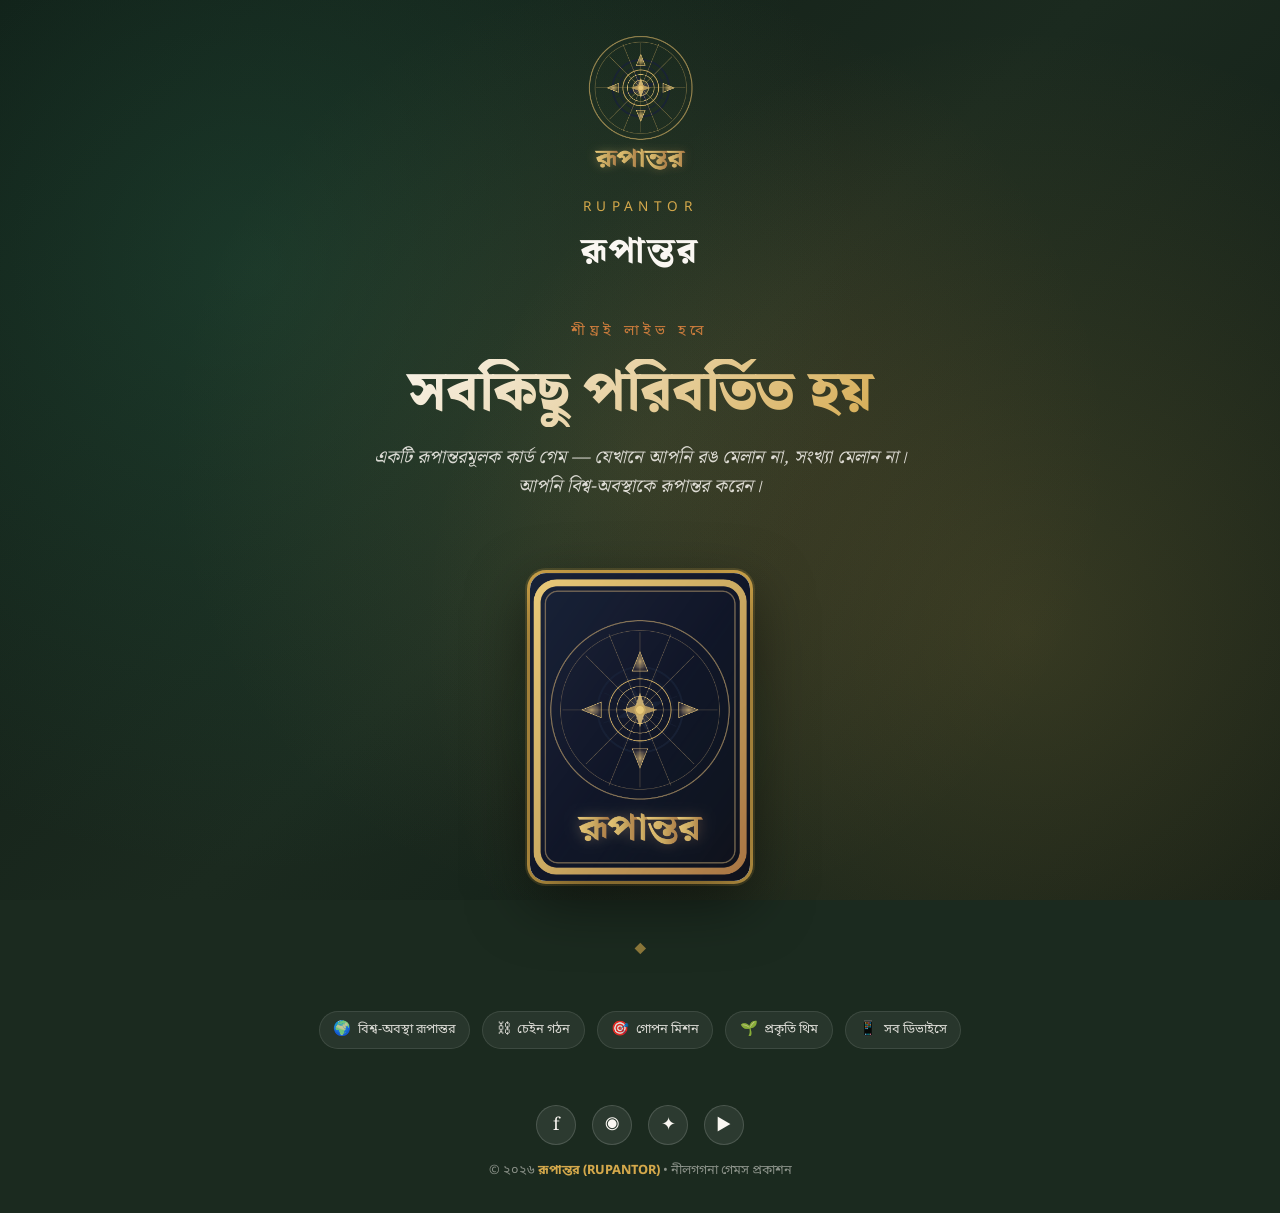
==== commit a648c8e7: "Update index.html" ====
--- a/index.html
+++ b/index.html
@@ -1,435 +1,472 @@
 <!DOCTYPE html>
 <html lang="bn">
 <head>
-  <meta charset="UTF-8">
-  <meta name="viewport" content="width=device-width, initial-scale=1.0">
-  <meta name="description" content="রূপান্তর — একটি প্রিমিয়াম বাংলা কার্ড গেম। কার্ড নয়, পৃথিবী বদলাও।">
-  <title>রূপান্তর — প্রিমিয়াম কার্ড গেম</title>
-
-  <link rel="preconnect" href="https://fonts.googleapis.com">
-  <link rel="preconnect" href="https://fonts.gstatic.com" crossorigin>
-  <link href="https://fonts.googleapis.com/css2?family=Cinzel:wght@400;500;600;700;800;900&family=Noto+Sans+Bengali:wght@300;400;500;600;700;800;900&family=Noto+Serif+Bengali:wght@400;500;600;700;800;900&display=swap" rel="stylesheet">
-  <link rel="stylesheet" href="https://cdnjs.cloudflare.com/ajax/libs/font-awesome/6.4.0/css/all.min.css">
-  <link rel="stylesheet" href="css/style.css">
-  <link rel="stylesheet" href="css/responsive.css">
+<meta charset="UTF-8">
+<meta name="viewport" content="width=device-width, initial-scale=1.0">
+<title>রূপান্তর (RUPANTOR) — শীঘ্রই লাইভ হবে</title>
+<link rel="preconnect" href="https://fonts.googleapis.com">
+<link rel="preconnect" href="https://fonts.gstatic.com" crossorigin>
+<link href="https://fonts.googleapis.com/css2?family=Noto+Sans+Bengali:wght@400;600;700&family=Noto+Serif+Bengali:wght@400;600;700;900&display=swap" rel="stylesheet">
+<style>
+  /* ============================================
+     রূপান্তর — Coming Soon Page
+     ============================================ */
+
+  *, *::before, *::after {
+    box-sizing: border-box;
+    margin: 0;
+    padding: 0;
+  }
+
+  :root {
+    --primary: #1B2A1F;
+    --sage: #2E7D5B;
+    --terracotta: #C97B3C;
+    --gold: #D4A84B;
+    --cream: #FAF7F2;
+    --leaf: #5A8F3D;
+    --water: #3E8FB0;
+    --sky: #4A6FA5;
+    --earth: #8B6F47;
+    --mystery: #5A2D8F;
+  }
+
+  html {
+    font-size: 16px;
+    -webkit-text-size-adjust: 100%;
+  }
+
+  body {
+    font-family: 'Noto Serif Bengali', Georgia, serif;
+    background: var(--primary);
+    color: var(--cream);
+    min-height: 100vh;
+    overflow-x: hidden;
+    position: relative;
+    line-height: 1.6;
+  }
+
+  /* Animated gradient background */
+  body::before {
+    content: '';
+    position: fixed;
+    inset: 0;
+    background:
+      radial-gradient(circle at 20% 30%, rgba(46, 125, 91, 0.25) 0%, transparent 50%),
+      radial-gradient(circle at 80% 70%, rgba(212, 168, 75, 0.18) 0%, transparent 50%),
+      radial-gradient(circle at 50% 50%, rgba(201, 123, 60, 0.12) 0%, transparent 60%),
+      linear-gradient(135deg, #0f1a14 0%, #1B2A1F 50%, #0f1a14 100%);
+    z-index: -2;
+    animation: bgShift 20s ease-in-out infinite;
+  }
+
+  @keyframes bgShift {
+    0%, 100% { transform: scale(1) rotate(0deg); }
+    50% { transform: scale(1.1) rotate(2deg); }
+  }
+
+  /* Floating particles (leaves) */
+  .particles {
+    position: fixed;
+    inset: 0;
+    z-index: -1;
+    overflow: hidden;
+    pointer-events: none;
+  }
+
+  .particle {
+    position: absolute;
+    color: rgba(212, 168, 75, 0.4);
+    font-size: 1.5rem;
+    animation: float 15s linear infinite;
+    opacity: 0;
+  }
+
+  @keyframes float {
+    0% {
+      transform: translateY(100vh) translateX(0) rotate(0deg);
+      opacity: 0;
+    }
+    10% { opacity: 0.8; }
+    90% { opacity: 0.8; }
+    100% {
+      transform: translateY(-100px) translateX(80px) rotate(360deg);
+      opacity: 0;
+    }
+  }
+
+  /* Main container */
+  .container {
+    min-height: 100vh;
+    display: flex;
+    flex-direction: column;
+    align-items: center;
+    justify-content: center;
+    padding: 2rem 1.5rem;
+    position: relative;
+    z-index: 1;
+  }
+
+  /* Logo */
+  .logo {
+    display: flex;
+    flex-direction: column;
+    align-items: center;
+    margin-bottom: 2.5rem;
+    animation: fadeInDown 1s ease-out;
+  }
+
+  .logo-image {
+    width: 120px;
+    height: auto;
+    margin-bottom: 1rem;
+    animation: pulse 3s ease-in-out infinite;
+  }
+
+  @keyframes rotate {
+    from { transform: rotate(0deg); }
+    to { transform: rotate(360deg); }
+  }
+
+  @keyframes pulse {
+    0%, 100% {
+      box-shadow:
+        0 0 0 4px rgba(212, 168, 75, 0.3),
+        0 0 40px rgba(46, 125, 91, 0.5),
+        inset 0 -8px 16px rgba(0, 0, 0, 0.2);
+    }
+    50% {
+      box-shadow:
+        0 0 0 6px rgba(212, 168, 75, 0.5),
+        0 0 60px rgba(46, 125, 91, 0.8),
+        inset 0 -8px 16px rgba(0, 0, 0, 0.2);
+    }
+  }
+
+  .logo-text {
+    font-family: 'Noto Sans Bengali', sans-serif;
+    font-size: 0.85rem;
+    letter-spacing: 0.4em;
+    color: var(--gold);
+    text-transform: uppercase;
+    margin-bottom: 0.25rem;
+  }
+
+  .logo-name {
+    font-family: 'Noto Serif Bengali', serif;
+    font-weight: 900;
+    font-size: 2.2rem;
+    color: var(--cream);
+    letter-spacing: 0.05em;
+  }
+
+  /* Hero text */
+  .hero-text {
+    text-align: center;
+    margin-bottom: 2.5rem;
+    animation: fadeInUp 1s ease-out 0.3s both;
+  }
+
+  .hero-tagline {
+    font-family: 'Noto Sans Bengali', sans-serif;
+    font-size: 0.9rem;
+    letter-spacing: 0.3em;
+    color: var(--terracotta);
+    text-transform: uppercase;
+    margin-bottom: 1rem;
+  }
+
+  .hero-title {
+    font-family: 'Noto Serif Bengali', serif;
+    font-weight: 900;
+    font-size: clamp(2rem, 6vw, 3.5rem);
+    color: var(--cream);
+    margin-bottom: 1rem;
+    line-height: 1.2;
+    background: linear-gradient(135deg, var(--cream) 0%, var(--gold) 100%);
+    -webkit-background-clip: text;
+    background-clip: text;
+    -webkit-text-fill-color: transparent;
+  }
+
+  .hero-subtitle {
+    font-size: clamp(0.95rem, 2vw, 1.15rem);
+    color: rgba(250, 247, 242, 0.85);
+    max-width: 540px;
+    margin: 0 auto;
+    font-style: italic;
+  }
+
+  /* Card display */
+  .card-display {
+    margin: 2rem 0;
+    perspective: 1000px;
+    animation: fadeInUp 1s ease-out 0.6s both;
+  }
+
+  .rupantor-card {
+    width: 220px;
+    height: 308px;
+    border-radius: 16px;
+    background: linear-gradient(145deg, var(--cream) 0%, #f0ede6 100%);
+    box-shadow:
+      0 20px 60px rgba(0, 0, 0, 0.5),
+      0 0 0 3px var(--gold),
+      0 0 0 5px rgba(212, 168, 75, 0.2),
+      inset 0 0 0 1px rgba(0, 0, 0, 0.05);
+    overflow: hidden;
+    position: relative;
+    transform-style: preserve-3d;
+    animation: cardFloat 4s ease-in-out infinite, cardTilt 8s ease-in-out infinite;
+    cursor: pointer;
+    transition: transform 0.4s ease;
+  }
+
+  .rupantor-card:hover {
+    animation-play-state: paused;
+    transform: scale(1.05) rotateY(0deg) rotateX(0deg);
+  }
+
+  @keyframes cardFloat {
+    0%, 100% { transform: translateY(0); }
+    50% { transform: translateY(-12px); }
+  }
+
+  @keyframes cardTilt {
+    0%, 100% { transform: translateY(0) rotateY(-8deg) rotateX(3deg); }
+    50% { transform: translateY(-12px) rotateY(8deg) rotateX(-3deg); }
+  }
+
+  .card-image {
+    width: 100%;
+    height: 100%;
+    object-fit: cover;
+    border-radius: 16px;
+  }
+
+  /* Glow effect behind card */
+  .card-display::before {
+    content: '';
+    position: absolute;
+    top: 50%;
+    left: 50%;
+    transform: translate(-50%, -50%);
+    width: 280px;
+    height: 280px;
+    background: radial-gradient(circle, rgba(46, 125, 91, 0.4) 0%, transparent 60%);
+    z-index: -1;
+    filter: blur(30px);
+    animation: glowPulse 4s ease-in-out infinite;
+  }
+
+  @keyframes glowPulse {
+    0%, 100% { opacity: 0.6; transform: translate(-50%, -50%) scale(1); }
+    50% { opacity: 1; transform: translate(-50%, -50%) scale(1.1); }
+  }
+
+
+  /* Features list */
+  .features {
+    display: flex;
+    flex-wrap: wrap;
+    justify-content: center;
+    gap: 0.75rem;
+    margin: 1.5rem 0;
+    animation: fadeInUp 1s ease-out 1.5s both;
+  }
+
+  .feature-pill {
+    background: rgba(255, 255, 255, 0.06);
+    border: 1px solid rgba(255, 255, 255, 0.1);
+    padding: 0.4rem 0.85rem;
+    border-radius: 20px;
+    font-family: 'Noto Sans Bengali', sans-serif;
+    font-size: 0.8rem;
+    color: rgba(250, 247, 242, 0.85);
+    display: flex;
+    align-items: center;
+    gap: 0.4rem;
+    transition: all 0.3s ease;
+  }
+
+  .feature-pill:hover {
+    background: rgba(212, 168, 75, 0.15);
+    border-color: var(--gold);
+    color: var(--cream);
+  }
+
+  .feature-pill-icon {
+    font-size: 0.9rem;
+  }
+
+  /* Footer */
+  .footer {
+    margin-top: 2rem;
+    text-align: center;
+    animation: fadeInUp 1s ease-out 1.8s both;
+  }
+
+  .footer-social {
+    display: flex;
+    justify-content: center;
+    gap: 1rem;
+    margin-bottom: 1rem;
+  }
+
+  .social-link {
+    width: 40px;
+    height: 40px;
+    border-radius: 50%;
+    background: rgba(255, 255, 255, 0.08);
+    border: 1px solid rgba(255, 255, 255, 0.15);
+    display: flex;
+    align-items: center;
+    justify-content: center;
+    color: var(--cream);
+    text-decoration: none;
+    font-size: 1.1rem;
+    transition: all 0.3s ease;
+  }
+
+  .social-link:hover {
+    background: var(--gold);
+    color: var(--primary);
+    transform: translateY(-3px);
+    border-color: var(--gold);
+  }
+
+  .footer-text {
+    font-family: 'Noto Sans Bengali', sans-serif;
+    font-size: 0.8rem;
+    color: rgba(250, 247, 242, 0.5);
+  }
+
+  .footer-text strong {
+    color: var(--gold);
+  }
+
+  /* Decorative elements */
+  .decorative-line {
+    display: flex;
+    align-items: center;
+    gap: 1rem;
+    margin: 1.5rem 0;
+    color: var(--gold);
+    opacity: 0.6;
+  }
+
+  .decorative-line::before,
+  .decorative-line::after {
+    content: '';
+    flex: 1;
+    height: 1px;
+    background: linear-gradient(90deg, transparent, var(--gold), transparent);
+  }
+
+  /* Animations */
+  @keyframes fadeInDown {
+    from { opacity: 0; transform: translateY(-30px); }
+    to { opacity: 1; transform: translateY(0); }
+  }
+
+  @keyframes fadeInUp {
+    from { opacity: 0; transform: translateY(30px); }
+    to { opacity: 1; transform: translateY(0); }
+  }
+
+
+  /* Responsive */
+  @media (max-width: 600px) {
+    .container { padding: 1.5rem 1rem; }
+    .logo-mark { width: 70px; height: 70px; font-size: 2rem; }
+    .logo-name { font-size: 1.8rem; }
+    .rupantor-card { width: 180px; height: 252px; }
+  }
+
+</style>
 </head>
 <body>
 
-<!-- ===== NAVIGATION ===== -->
-<nav class="nav">
-  <div class="nav-container">
-    <a href="index.html" class="nav-logo">
-      <svg class="nav-logo-emblem" viewBox="0 0 100 100">
-        <circle cx="50" cy="50" r="44" fill="none" stroke="#C9A961" stroke-width="1.5"/>
-        <circle cx="50" cy="50" r="36" fill="none" stroke="#C9A961" stroke-width="0.5"/>
-        <polygon points="50,28 56,50 50,72 44,50" fill="#E8C878"/>
-        <polygon points="28,50 50,44 72,50 50,56" fill="#C9A961"/>
-        <circle cx="50" cy="50" r="3" fill="#FFE066"/>
-      </svg>
-      রূপান্তর
-    </a>
-    <ul class="nav-menu">
-      <li><a href="index.html" class="nav-link">হোম</a></li>
-      <li><a href="pages/cards.html" class="nav-link">কার্ড ভাণ্ডার</a></li>
-      <li><a href="pages/rulebook.html" class="nav-link">রুলবুক</a></li>
-      <li><a href="pages/play.html" class="nav-link" style="color:#E8C878;font-weight:700;"><i class="fas fa-play"></i> খেলুন</a></li>
-      <li><a href="pages/missions.html" class="nav-link">মিশন</a></li>
-      <li><a href="pages/expansions.html" class="nav-link">এক্সপানশন</a></li>
-      <li><a href="pages/faq.html" class="nav-link">প্রশ্নোত্তর</a></li>
-    </ul>
-    <button class="nav-toggle" aria-label="মেনু">
-      <span></span><span></span><span></span>
-    </button>
-  </div>
-</nav>
-
-<!-- ===== HERO ===== -->
-<section class="hero">
-  <div class="hero-bg-pattern"></div>
-  <div class="hero-particles"></div>
-
-  <div class="hero-content">
-    <svg class="hero-emblem" viewBox="0 0 200 200">
-      <defs>
-        <radialGradient id="hg" cx="50%" cy="50%" r="50%">
-          <stop offset="0%" stop-color="#E8C878" stop-opacity="0.9"/>
-          <stop offset="60%" stop-color="#C9A961" stop-opacity="0.7"/>
-          <stop offset="100%" stop-color="#8B6914" stop-opacity="0.4"/>
-        </radialGradient>
-      </defs>
-      <circle cx="100" cy="100" r="92" fill="none" stroke="#C9A961" stroke-width="1" opacity="0.7"/>
-      <circle cx="100" cy="100" r="82" fill="none" stroke="#C9A961" stroke-width="0.5" opacity="0.5"/>
-      <g stroke="#C9A961" stroke-width="0.4" opacity="0.6">
-        <line x1="100" y1="20" x2="100" y2="180"/>
-        <line x1="20" y1="100" x2="180" y2="100"/>
-        <line x1="44" y1="44" x2="156" y2="156"/>
-        <line x1="156" y1="44" x2="44" y2="156"/>
-      </g>
-      <g fill="url(#hg)" stroke="#E8C878" stroke-width="0.5">
-        <polygon points="100,40 92,60 108,60"/>
-        <polygon points="160,100 140,92 140,108"/>
-        <polygon points="100,160 92,140 108,140"/>
-        <polygon points="40,100 60,92 60,108"/>
-      </g>
-      <circle cx="100" cy="100" r="32" fill="none" stroke="#C9A961" stroke-width="0.8"/>
-      <circle cx="100" cy="100" r="24" fill="none" stroke="#E8C878" stroke-width="0.5"/>
-      <circle cx="100" cy="100" r="14" fill="rgba(201,169,97,0.15)" stroke="#E8C878" stroke-width="0.5"/>
-      <polygon points="100,82 106,100 100,118 94,100" fill="#E8C878"/>
-      <polygon points="82,100 100,94 118,100 100,106" fill="#C9A961"/>
-      <circle cx="100" cy="100" r="4" fill="#FFE066"/>
-    </svg>
-
-    <div class="display-en">A Premium Card Game</div>
-    <h1 class="display-1">রূপান্তর</h1>
-    <div class="display-en" style="margin-top:8px;">RUPANTOR</div>
-    <p class="hero-tagline">কার্ড নয়, পৃথিবী বদলাও</p>
-
-    <div class="hero-cta">
-      <a href="pages/cards.html" class="btn btn-primary">
-        <i class="fas fa-layer-group"></i> কার্ড ভাণ্ডার দেখুন
-      </a>
-      <a href="pages/rulebook.html" class="btn btn-outline">
-        <i class="fas fa-book-open"></i> রুলবুক পড়ুন
-      </a>
+  <!-- Floating particles -->
+  <div class="particles" id="particles"></div>
+
+  <div class="container">
+
+    <!-- Logo -->
+    <div class="logo">
+      <img src="Rupantor Logo.png" alt="Rupantor Logo" class="logo-image">
+      <div class="logo-text">RUPANTOR</div>
+      <div class="logo-name">রূপান্তর</div>
     </div>
 
-    <div class="hero-meta">
-      <div class="hero-meta-item">২–৬ খেলোয়াড়</div>
-      <div class="hero-meta-item">১২+ বছর</div>
-      <div class="hero-meta-item">২০–৪৫ মিনিট</div>
+    <!-- Hero text -->
+    <div class="hero-text">
+      <div class="hero-tagline">শীঘ্রই লাইভ হবে</div>
+      <h1 class="hero-title">সবকিছু পরিবর্তিত হয়</h1>
+      <p class="hero-subtitle">
+        একটি রূপান্তরমূলক কার্ড গেম — যেখানে আপনি রঙ মেলান না, সংখ্যা মেলান না।
+        আপনি বিশ্ব-অবস্থাকে রূপান্তর করেন।
+      </p>
     </div>
-  </div>
-
-  <div class="scroll-indicator">
-    <i class="fas fa-chevron-down"></i>
-  </div>
-</section>
-
-<!-- ===== STATS ===== -->
-<section class="section section-darker">
-  <div class="container">
-    <div class="stat-block">
-      <div class="stat-item fade-in-up">
-        <div class="stat-num" data-counter="250">০</div>
-        <div class="stat-label">অদ্বিতীয় কার্ড</div>
-      </div>
-      <div class="stat-item fade-in-up">
-        <div class="stat-num" data-counter="200">০</div>
-        <div class="stat-label">গোপন মিশন</div>
-      </div>
-      <div class="stat-item fade-in-up">
-        <div class="stat-num" data-counter="100">০</div>
-        <div class="stat-label">মৌলিক প্রতীক</div>
-      </div>
-      <div class="stat-item fade-in-up">
-        <div class="stat-num" data-counter="14">০</div>
-        <div class="stat-label">কার্ড শ্রেণী</div>
-      </div>
-      <div class="stat-item fade-in-up">
-        <div class="stat-num" data-counter="10">০</div>
-        <div class="stat-label">এক্সপানশন প্যাক</div>
+
+    <!-- Card display -->
+    <div class="card-display">
+      <div class="rupantor-card">
+        <img src="Card Back Rupantor.png" alt="Rupantor Card" class="card-image">
       </div>
     </div>
+
+    <!-- Decorative divider -->
+    <div class="decorative-line">◆</div>
+
+    <!-- Features pills -->
+    <div class="features">
+      <div class="feature-pill"><span class="feature-pill-icon">🌍</span> বিশ্ব-অবস্থা রূপান্তর</div>
+      <div class="feature-pill"><span class="feature-pill-icon">⛓</span> চেইন গঠন</div>
+      <div class="feature-pill"><span class="feature-pill-icon">🎯</span> গোপন মিশন</div>
+      <div class="feature-pill"><span class="feature-pill-icon">🌱</span> প্রকৃতি থিম</div>
+      <div class="feature-pill"><span class="feature-pill-icon">📱</span> সব ডিভাইসে</div>
+    </div>
+
+
+    <!-- Footer -->
+    <div class="footer">
+      <div class="footer-social">
+        <a href="#" class="social-link" aria-label="Facebook" title="Facebook">f</a>
+        <a href="#" class="social-link" aria-label="Instagram" title="Instagram">◉</a>
+        <a href="#" class="social-link" aria-label="Twitter" title="Twitter">✦</a>
+        <a href="#" class="social-link" aria-label="YouTube" title="YouTube">▶</a>
+      </div>
+      <p class="footer-text">
+        © ২০২৬ <strong>রূপান্তর (RUPANTOR)</strong> • নীলগগনা গেমস প্রকাশন
+      </p>
+    </div>
+
   </div>
-</section>
-
-<!-- ===== GAME PHILOSOPHY ===== -->
-<section class="section">
-  <div class="container">
-    <div class="section-header fade-in-up">
-      <div class="section-tag">Game Philosophy</div>
-      <h2 class="section-title">গেম দর্শন</h2>
-      <div class="section-title-en">A NEW WAY TO PLAY</div>
-      <div class="section-divider"></div>
-    </div>
-
-    <p class="lead text-center fade-in-up" style="max-width:800px;margin:0 auto 48px;">
-      "একটি কার্ড কেবল কাগজের টুকরো নয়—এটি একটি বীজ, যা টেবিলের উপর অঙ্কুরিত হয়ে একটি সম্পূর্ণ পৃথিবীতে পরিণত হতে পারে।"
-    </p>
-
-    <div class="grid grid-3">
-      <div class="feature-card fade-in-up">
-        <div class="feature-icon"><i class="fas fa-seedling"></i></div>
-        <h3 class="feature-title">স্থাপন, ফেলা নয়</h3>
-        <p class="feature-desc">
-          রূপান্তরে কার্ড ফেলা হয় না। কার্ড স্থাপন করা হয়। প্রতিটি কার্ড একটি স্থায়ী বস্তু—একবার স্থাপন করলে সে টেবিলের একটি অংশ হয়ে যায়।
-        </p>
-      </div>
-      <div class="feature-card fade-in-up">
-        <div class="feature-icon"><i class="fas fa-infinity"></i></div>
-        <h3 class="feature-title">পরিবর্তনই স্থায়িত্ব</h3>
-        <p class="feature-desc">
-          রূপান্তরের বিশ্বে কিছুই স্থায়ী নয়। কার্ড ঘুরিয়ে দেওয়া যায়, সরানো যায়, উল্টে দেওয়া যায়, রূপান্তরিত করা যায়।
-        </p>
-      </div>
-      <div class="feature-card fade-in-up">
-        <div class="feature-icon"><i class="fas fa-mask"></i></div>
-        <h3 class="feature-title">গোপনীয়তার ক্ষমতা</h3>
-        <p class="feature-desc">
-          প্রতিটি খেলোয়াড়ের নিজস্ব গোপন মিশন থাকে। এই গোপনীয়তা গেমে একটি স্বতন্ত্র উত্তেজনা তৈরি করে।
-        </p>
-      </div>
-      <div class="feature-card fade-in-up">
-        <div class="feature-icon"><i class="fas fa-palette"></i></div>
-        <h3 class="feature-title">সৃষ্টির আনন্দ</h3>
-        <p class="feature-desc">
-          গেম শেষে টেবিলের উপর যা থাকে তা কেবল একটি জেতা-হারার ফলাফল নয়—এটি একটি সৃষ্টিশীল শিল্পকর্ম।
-        </p>
-      </div>
-      <div class="feature-card fade-in-up">
-        <div class="feature-icon"><i class="fas fa-handshake"></i></div>
-        <h3 class="feature-title">সহযোগিতায় প্রতিযোগিতা</h3>
-        <p class="feature-desc">
-          কোনো খেলোয়াড় একা জিততে পারে না। প্রতিটি মিশন পূরণের জন্য অন্য খেলোয়াড়দের কার্ড প্রয়োজন।
-        </p>
-      </div>
-      <div class="feature-card fade-in-up">
-        <div class="feature-icon"><i class="fas fa-star"></i></div>
-        <h3 class="feature-title">মৌলিকতা</h3>
-        <p class="feature-desc">
-          রূপান্তর UNO, Magic, Pokémon, বা অন্য কোনো গেমের মেকানিক কপি করে না। সম্পূর্ণ নতুন অনুভূতির গেম।
-        </p>
-      </div>
-    </div>
-  </div>
-</section>
-
-<!-- ===== CARD PREVIEW ===== -->
-<section class="section section-dark">
-  <div class="container">
-    <div class="section-header fade-in-up">
-      <div class="section-tag">Card Library</div>
-      <h2 class="section-title">কার্ড ভাণ্ডার</h2>
-      <div class="section-title-en">EXPLORE 250 UNIQUE CARDS</div>
-      <div class="section-divider"></div>
-    </div>
-
-    <p class="lead text-center fade-in-up" style="max-width:700px;margin:0 auto 48px;">
-      ১৪টি শ্রেণীতে বিভক্ত ২৫০টি অদ্ভুত কার্ড। প্রতিটির নিজস্ব আর্ট, ক্ষমতা, ও গল্প।
-    </p>
-
-    <div class="grid grid-4 fade-in-up" id="home-card-preview"></div>
-
-    <div class="text-center mt-7">
-      <a href="pages/cards.html" class="btn btn-primary">
-        <i class="fas fa-arrow-right"></i> সম্পূর্ণ ভাণ্ডার দেখুন
-      </a>
-    </div>
-  </div>
-</section>
-
-<!-- ===== HOW TO PLAY ===== -->
-<section class="section section-gold">
-  <div class="container">
-    <div class="section-header fade-in-up">
-      <div class="section-tag">How to Play</div>
-      <h2 class="section-title">কীভাবে খেলবেন</h2>
-      <div class="section-title-en">GAME FLOW</div>
-      <div class="section-divider"></div>
-    </div>
-
-    <div class="grid grid-4">
-      <div class="feature-card fade-in-up">
-        <div class="feature-icon"><i class="fas fa-cog"></i></div>
-        <h3 class="feature-title">১. সেটআপ</h3>
-        <p class="feature-desc">টেবিল প্রস্তুত করো, কার্ড শাফল করো, প্রত্যেকে ৫টি কার্ড ও ২টি গোপন মিশন পান।</p>
-      </div>
-      <div class="feature-card fade-in-up">
-        <div class="feature-icon"><i class="fas fa-hand-pointer"></i></div>
-        <h3 class="feature-title">২. স্থাপন</h3>
-        <p class="feature-desc">হাত থেকে একটি কার্ড টেবিলে স্থাপন করো। অবস্থান ও দিক নির্বাচন করো।</p>
-      </div>
-      <div class="feature-card fade-in-up">
-        <div class="feature-icon"><i class="fas fa-link"></i></div>
-        <h3 class="feature-title">৩. সংযোগ</h3>
-        <p class="feature-desc">কার্ডের সঙ্গে কার্ড যুক্ত হয়ে শৃঙ্খল গঠন করে। দিক মিললে অনুরণিত সংযোগ।</p>
-      </div>
-      <div class="feature-card fade-in-up">
-        <div class="feature-icon"><i class="fas fa-trophy"></i></div>
-        <h3 class="feature-title">৪. বিজয়</h3>
-        <p class="feature-desc">গোপন মিশন পূরণ করো, পয়েন্ট অর্জন করো, সবচেয়ে বেশি পয়েন্ট পাওয়া খেলোয়াড় বিজয়ী।</p>
-      </div>
-    </div>
-
-    <div class="text-center mt-7">
-      <a href="pages/rulebook.html" class="btn btn-outline">
-        <i class="fas fa-book"></i> সম্পূর্ণ রুলবুক
-      </a>
-    </div>
-  </div>
-</section>
-
-<!-- ===== CARD TYPES ===== -->
-<section class="section">
-  <div class="container">
-    <div class="section-header fade-in-up">
-      <div class="section-tag">Card Types</div>
-      <h2 class="section-title">কার্ড শ্রেণী</h2>
-      <div class="section-title-en">14 UNIQUE TYPES</div>
-      <div class="section-divider"></div>
-    </div>
-
-    <div class="grid grid-auto" id="card-types-grid"></div>
-  </div>
-</section>
-
-<!-- ===== PLAY GAME CTA ===== -->
-<section class="section" style="background:linear-gradient(135deg, rgba(232,200,120,0.08) 0%, rgba(201,169,97,0.08) 100%);">
-  <div class="container">
-    <div class="grid grid-2 fade-in-up" style="align-items:center;gap:48px;">
-      <div>
-        <div class="section-tag" style="text-align:left;">PLAYABLE GAME MODE</div>
-        <h2 class="section-title" style="text-align:left;margin-top:8px;">এখনই খেলুন</h2>
-        <div class="section-title-en" style="text-align:left;margin-bottom:24px;">PLAY AGAINST AI</div>
-        <p class="lead" style="text-align:left;margin-bottom:24px;">
-          রূপান্তর গেমের সম্পূর্ণ ইন্টারঅ্যাকটিভ ভার্সন খেলুন। কার্ড স্থাপন করুন, সংযোগ গড়ে তুলুন, গোপন মিশন পূরণ করুন, এবং AI-এর বিরুদ্ধে জয়লাভ করুন।
-        </p>
-        <ul style="list-style:none;margin-bottom:32px;">
-          <li style="color:#B8C0D4;margin-bottom:12px;font-size:1rem;"><i class="fas fa-check-circle" style="color:#4A8A6F;margin-right:10px;"></i> ৩টি কঠিনতা স্তর (সহজ, সাধারণ, কঠিন)</li>
-          <li style="color:#B8C0D4;margin-bottom:12px;font-size:1rem;"><i class="fas fa-check-circle" style="color:#4A8A6F;margin-right:10px;"></i> ২৫০টি কার্ড থেকে এলোমেলো হাত</li>
-          <li style="color:#B8C0D4;margin-bottom:12px;font-size:1rem;"><i class="fas fa-check-circle" style="color:#4A8A6F;margin-right:10px;"></i> গোপন মিশন ও রিয়েল-টাইম স্কোরিং</li>
-          <li style="color:#B8C0D4;margin-bottom:12px;font-size:1rem;"><i class="fas fa-check-circle" style="color:#4A8A6F;margin-right:10px;"></i> সংযোগ ও অনুরণিত সংযোগ সনাক্তকরণ</li>
-          <li style="color:#B8C0D4;margin-bottom:12px;font-size:1rem;"><i class="fas fa-check-circle" style="color:#4A8A6F;margin-right:10px;"></i> দিক নির্বাচন ও কৌশলগত স্থাপন</li>
-        </ul>
-        <a href="pages/play.html" class="btn btn-primary" style="font-size:1.1rem;padding:16px 32px;">
-          <i class="fas fa-play"></i> এখনই খেলা শুরু করুন
-        </a>
-      </div>
-      <div style="position:relative;">
-        <div style="background:linear-gradient(160deg, rgba(26,34,56,0.8) 0%, rgba(10,14,26,0.8) 100%);border:1px solid rgba(201,169,97,0.3);border-radius:20px;padding:32px;box-shadow:0 20px 60px rgba(0,0,0,0.5);">
-          <div style="display:grid;grid-template-columns:repeat(4,1fr);gap:8px;margin-bottom:20px;">
-            <div style="aspect-ratio:0.72;background:linear-gradient(160deg,#FF3B3B,#780000);border:1.5px solid #FFD60A;border-radius:6px;display:flex;align-items:center;justify-content:center;font-size:0.5rem;color:white;font-weight:700;">বীজ</div>
-            <div style="aspect-ratio:0.72;background:linear-gradient(160deg,#3A86FF,#003566);border:1.5px solid #FFD60A;border-radius:6px;display:flex;align-items:center;justify-content:center;font-size:0.5rem;color:white;font-weight:700;">সময়</div>
-            <div style="aspect-ratio:0.72;background:linear-gradient(160deg,#FFD60A,#8B6914);border:1.5px solid #E63946;border-radius:6px;display:flex;align-items:center;justify-content:center;font-size:0.5rem;color:#1A1612;font-weight:700;">মিশন</div>
-            <div style="aspect-ratio:0.72;background:rgba(201,169,97,0.05);border:1px dashed rgba(201,169,97,0.3);border-radius:6px;"></div>
-            <div style="aspect-ratio:0.72;background:linear-gradient(160deg,#9D4EDD,#3C096C);border:1.5px solid #FFB703;border-radius:6px;display:flex;align-items:center;justify-content:center;font-size:0.5rem;color:white;font-weight:700;">স্মৃতি</div>
-            <div style="aspect-ratio:0.72;background:linear-gradient(160deg,#06A77D,#023C2C);border:1.5px solid #FFE066;border-radius:6px;display:flex;align-items:center;justify-content:center;font-size:0.5rem;color:white;font-weight:700;">বিশ্ব</div>
-            <div style="aspect-ratio:0.72;background:linear-gradient(160deg,#FFB703,#7B4400);border:1.5px solid #FF3B3B;border-radius:6px;display:flex;align-items:center;justify-content:center;font-size:0.5rem;color:#1A1612;font-weight:700;">কিংবদন্তি</div>
-            <div style="aspect-ratio:0.72;background:rgba(201,169,97,0.05);border:1px dashed rgba(201,169,97,0.3);border-radius:6px;"></div>
-          </div>
-          <div style="display:flex;justify-content:space-between;align-items:center;padding-top:16px;border-top:1px solid rgba(201,169,97,0.2);">
-            <div style="text-align:center;">
-              <div style="font-size:0.7rem;color:#8A7548;letter-spacing:0.1em;">আপনি</div>
-              <div style="font-family:'Cinzel',serif;font-weight:800;font-size:1.5rem;color:#E8C878;">24</div>
-            </div>
-            <div style="font-family:'Cinzel',serif;color:#C9A961;font-size:0.8rem;letter-spacing:0.2em;">VS</div>
-            <div style="text-align:center;">
-              <div style="font-size:0.7rem;color:#8A7548;letter-spacing:0.1em;">AI</div>
-              <div style="font-family:'Cinzel',serif;font-weight:800;font-size:1.5rem;color:#8B3A4A;">18</div>
-            </div>
-          </div>
-        </div>
-      </div>
-    </div>
-  </div>
-</section>
-
-<!-- ===== CTA ===== -->
-<section class="section section-darker" style="text-align:center;">
-  <div class="container-narrow fade-in-up">
-    <svg width="80" height="80" viewBox="0 0 100 100" style="margin:0 auto 24px;">
-      <circle cx="50" cy="50" r="44" fill="none" stroke="#C9A961" stroke-width="1.5"/>
-      <polygon points="50,28 56,50 50,72 44,50" fill="#E8C878"/>
-      <polygon points="28,50 50,44 72,50 50,56" fill="#C9A961"/>
-      <circle cx="50" cy="50" r="3" fill="#FFE066"/>
-    </svg>
-    <h2 class="h1 mb-4">গেমটি অনুভব করুন</h2>
-    <p class="lead mb-7">
-      রূপান্তর কেবল একটি গেম নয়—এটি একটি দর্শন, একটি আচরণ-কলা, এবং একটি সৃষ্টিশীল অভিজ্ঞতা।
-    </p>
-    <div class="d-flex gap-4 justify-center flex-wrap">
-      <a href="pages/cards.html" class="btn btn-primary">
-        <i class="fas fa-clone"></i> কার্ড দেখুন
-      </a>
-      <a href="pages/missions.html" class="btn btn-outline">
-        <i class="fas fa-bullseye"></i> মিশন দেখুন
-      </a>
-    </div>
-  </div>
-</section>
-
-<!-- ===== FOOTER ===== -->
-<footer class="footer">
-  <div class="container">
-    <div class="footer-grid">
-      <div class="footer-brand">
-        <div class="nav-logo">
-          <svg class="nav-logo-emblem" viewBox="0 0 100 100">
-            <circle cx="50" cy="50" r="44" fill="none" stroke="#C9A961" stroke-width="1.5"/>
-            <polygon points="50,28 56,50 50,72 44,50" fill="#E8C878"/>
-            <polygon points="28,50 50,44 72,50 50,56" fill="#C9A961"/>
-            <circle cx="50" cy="50" r="3" fill="#FFE066"/>
-          </svg>
-          রূপান্তর
-        </div>
-        <p>একটি প্রিমিয়াম বাংলা কার্ড গেম। সম্পূর্ণ মৌলিক মেকানিক, নতুন বিশ্ব, নতুন প্রতীক ব্যবস্থার উপর প্রতিষ্ঠিত।</p>
-      </div>
-      <div class="footer-col">
-        <h4>গেম</h4>
-        <ul>
-          <li><a href="pages/cards.html">কার্ড ভাণ্ডার</a></li>
-          <li><a href="pages/rulebook.html">রুলবুক</a></li>
-          <li><a href="pages/missions.html">মিশন</a></li>
-          <li><a href="pages/expansions.html">এক্সপানশন</a></li>
-        </ul>
-      </div>
-      <div class="footer-col">
-        <h4>সম্পর্কে</h4>
-        <ul>
-          <li><a href="pages/faq.html">প্রশ্নোত্তর</a></li>
-          <li><a href="#">গেম দর্শন</a></li>
-          <li><a href="#">কাহিনি</a></li>
-          <li><a href="#">ডিজাইনার</a></li>
-        </ul>
-      </div>
-      <div class="footer-col">
-        <h4>যোগাযোগ</h4>
-        <ul>
-          <li><a href="#"><i class="fab fa-facebook"></i> Facebook</a></li>
-          <li><a href="#"><i class="fab fa-instagram"></i> Instagram</a></li>
-          <li><a href="#"><i class="fab fa-twitter"></i> Twitter</a></li>
-          <li><a href="#"><i class="fas fa-envelope"></i> ইমেইল</a></li>
-        </ul>
-      </div>
-    </div>
-    <div class="footer-bottom">
-      © ২০২৬ রূপান্তর গেম স্টুডিও · EDITION I · MMXXVI · কার্ড নয়, পৃথিবী বদলাও
-    </div>
-  </div>
-</footer>
-
-<script src="js/data.js"></script>
-<script src="js/main.js"></script>
+
 <script>
-// Render card types on home page
-(function() {
-  const grid = document.getElementById('card-types-grid');
-  if (!grid || !window.RUPANTOR_DATA) return;
-  const types = window.RUPANTOR_DATA.CARD_TYPES;
-  const counts = {};
-  window.RUPANTOR_DATA.CARDS.forEach(function(c) {
-    counts[c.type] = (counts[c.type] || 0) + 1;
-  });
-  Object.keys(types).forEach(function(key) {
-    const t = types[key];
-    const card = document.createElement('div');
-    card.className = 'card-tile fade-in-up';
-    card.style.setProperty('--card-color', t.color);
-    card.innerHTML =
-      '<div class="card-tile-num">' + t.en + '</div>' +
-      '<div class="card-tile-name">' + t.bn + ' কার্ড</div>' +
-      '<div class="card-tile-en">' + counts[key] + ' CARDS</div>' +
-      '<div class="card-tile-art">' +
-        '<svg viewBox="0 0 100 100">' +
-          '<circle cx="50" cy="50" r="40" fill="' + t.color + '" opacity="0.3"/>' +
-          '<circle cx="50" cy="50" r="25" fill="' + t.color + '"/>' +
-          '<circle cx="50" cy="50" r="12" fill="' + t.accent + '"/>' +
-        '</svg>' +
-      '</div>' +
-      '<span class="card-tile-type">' + t.bn + '</span>';
-    grid.appendChild(card);
-  });
-})();
+  // ============================================
+  // Floating particles (leaves)
+  // ============================================
+  (function createParticles() {
+    const container = document.getElementById('particles');
+    const symbols = ['🍃', '🌿', '✦', '◆', '🌱'];
+    const count = 18;
+
+    for (let i = 0; i < count; i++) {
+      const p = document.createElement('div');
+      p.className = 'particle';
+      p.textContent = symbols[Math.floor(Math.random() * symbols.length)];
+      p.style.left = Math.random() * 100 + '%';
+      p.style.fontSize = (Math.random() * 1 + 0.8) + 'rem';
+      p.style.animationDuration = (Math.random() * 10 + 12) + 's';
+      p.style.animationDelay = (Math.random() * 15) + 's';
+      container.appendChild(p);
+    }
+  })();
+
+
+
 </script>
 
 </body>
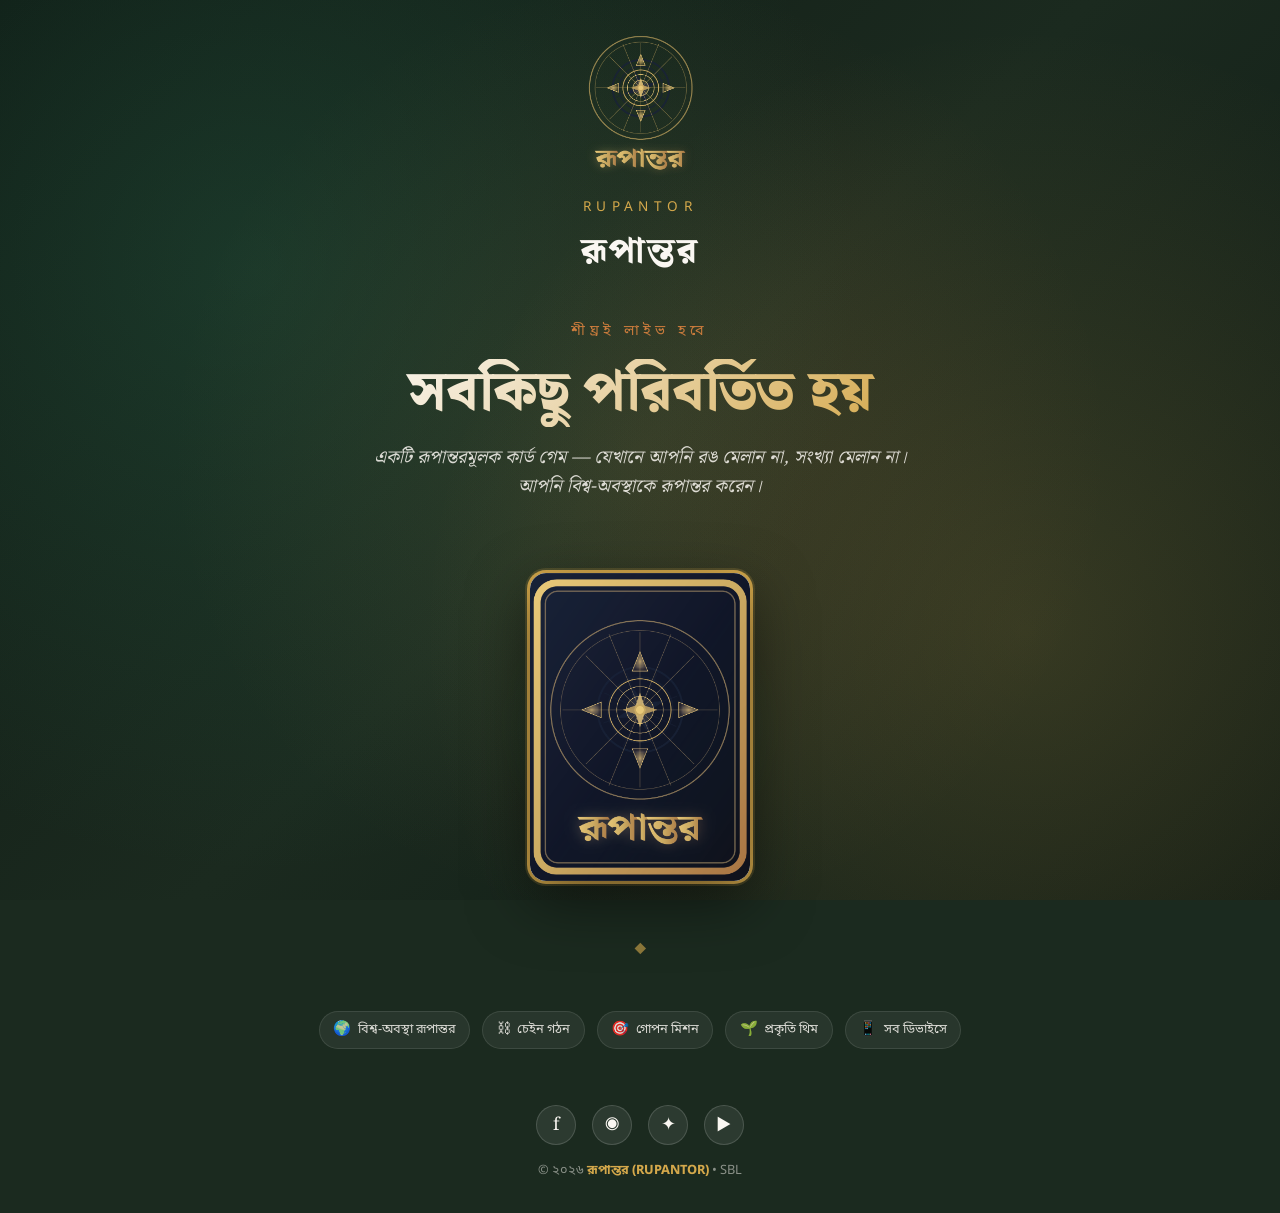
==== commit 8a7bb5ca: "Update index.html" ====
--- a/index.html
+++ b/index.html
@@ -438,7 +438,7 @@
         <a href="#" class="social-link" aria-label="YouTube" title="YouTube">▶</a>
       </div>
       <p class="footer-text">
-        © ২০২৬ <strong>রূপান্তর (RUPANTOR)</strong> • নীলগগনা গেমস প্রকাশন
+        © ২০২৬ <strong>রূপান্তর (RUPANTOR)</strong> • SBL
       </p>
     </div>
 
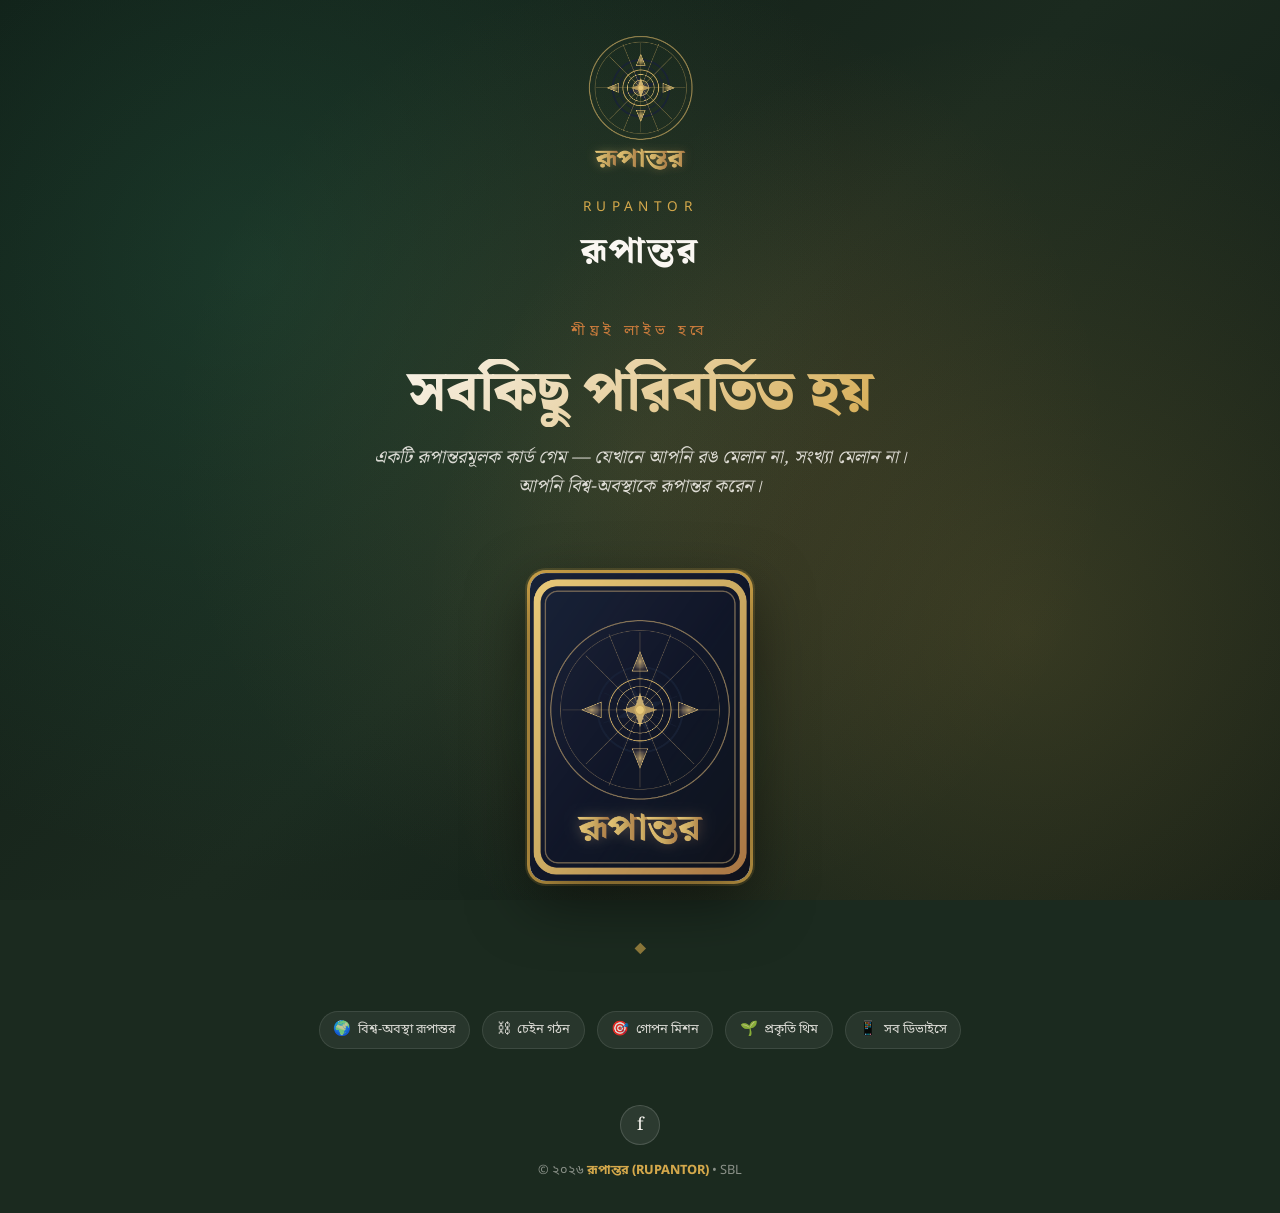
==== commit 28ded109: "Update index.html" ====
--- a/index.html
+++ b/index.html
@@ -432,10 +432,7 @@
     <!-- Footer -->
     <div class="footer">
       <div class="footer-social">
-        <a href="#" class="social-link" aria-label="Facebook" title="Facebook">f</a>
-        <a href="#" class="social-link" aria-label="Instagram" title="Instagram">◉</a>
-        <a href="#" class="social-link" aria-label="Twitter" title="Twitter">✦</a>
-        <a href="#" class="social-link" aria-label="YouTube" title="YouTube">▶</a>
+        <a href="https://web.facebook.com/profile.php?id=61591592052760" class="social-link" aria-label="Facebook" title="Facebook">f</a>
       </div>
       <p class="footer-text">
         © ২০২৬ <strong>রূপান্তর (RUPANTOR)</strong> • SBL
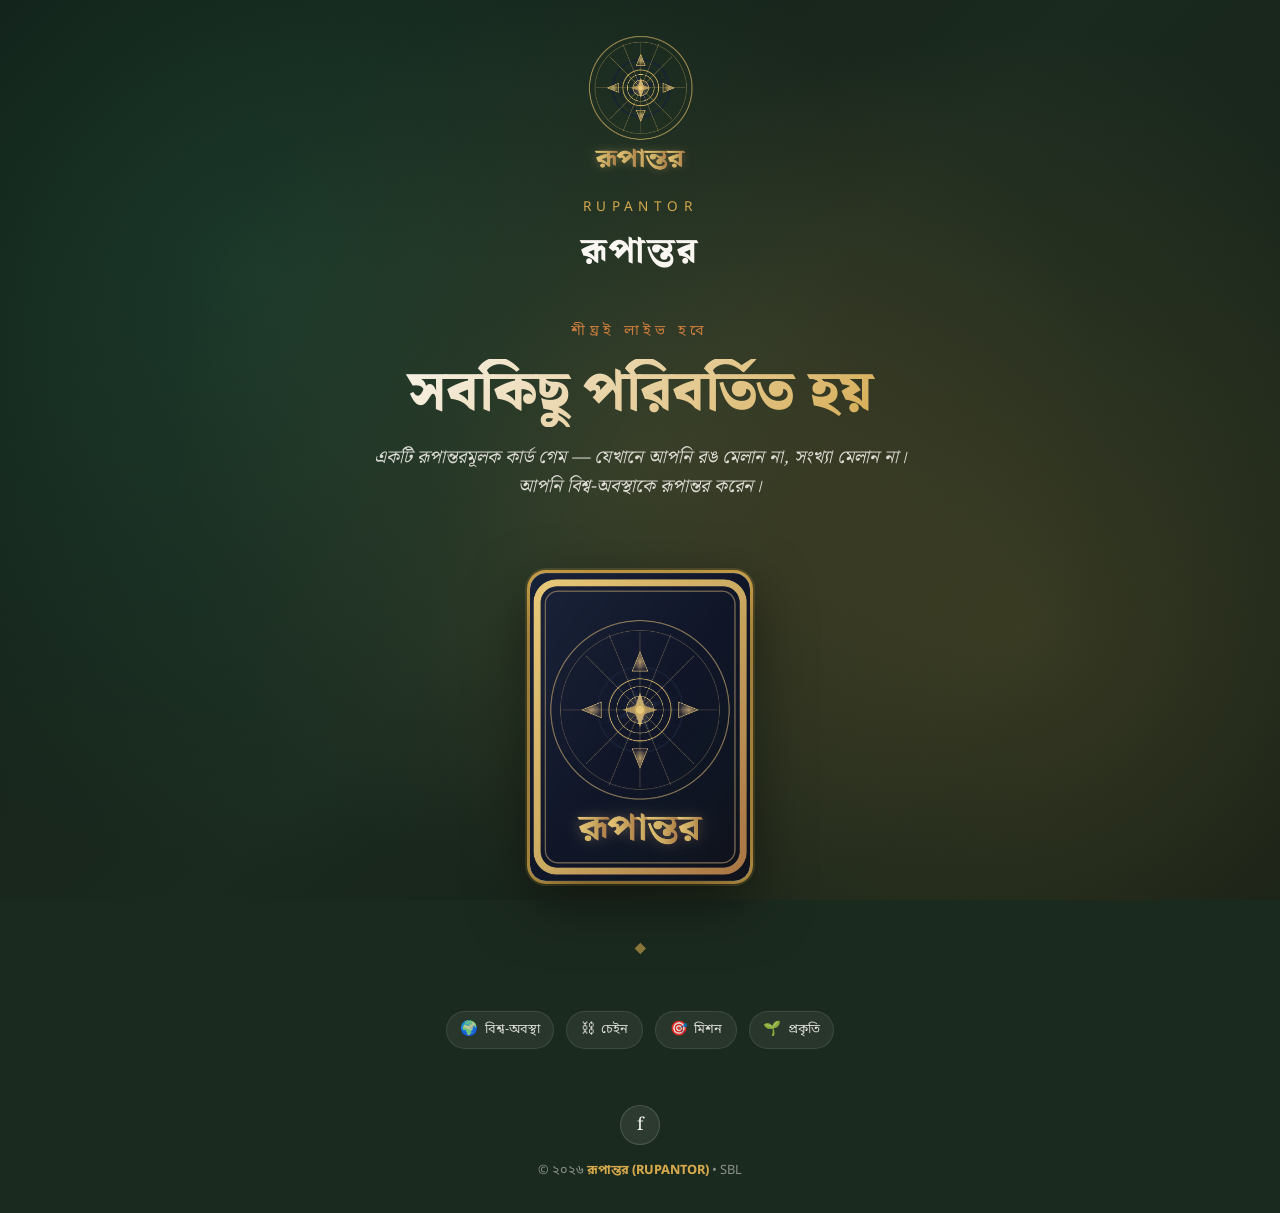
==== commit 40519fbe: "Update index.html" ====
--- a/index.html
+++ b/index.html
@@ -3,7 +3,14 @@
 <head>
 <meta charset="UTF-8">
 <meta name="viewport" content="width=device-width, initial-scale=1.0">
-<title>রূপান্তর (RUPANTOR) — শীঘ্রই লাইভ হবে</title>
+<title>রূপান্তর (RUPANTOR)-Will be live soon</title>
+<link rel="icon" type="image/x-icon" href="favicon/favicon.ico">
+<link rel="icon" type="image/png" sizes="16x16" href="favicon/favicon-16x16.png">
+<link rel="icon" type="image/png" sizes="32x32" href="favicon/favicon-32x32.png">
+<link rel="apple-touch-icon" sizes="180x180" href="favicon/apple-touch-icon.png">
+<link rel="icon" type="image/png" sizes="192x192" href="favicon/android-chrome-192x192.png">
+<link rel="icon" type="image/png" sizes="512x512" href="favicon/android-chrome-512x512.png">
+<link rel="manifest" href="favicon/site.webmanifest">
 <link rel="preconnect" href="https://fonts.googleapis.com">
 <link rel="preconnect" href="https://fonts.gstatic.com" crossorigin>
 <link href="https://fonts.googleapis.com/css2?family=Noto+Sans+Bengali:wght@400;600;700&family=Noto+Serif+Bengali:wght@400;600;700;900&display=swap" rel="stylesheet">
@@ -421,11 +428,10 @@
 
     <!-- Features pills -->
     <div class="features">
-      <div class="feature-pill"><span class="feature-pill-icon">🌍</span> বিশ্ব-অবস্থা রূপান্তর</div>
-      <div class="feature-pill"><span class="feature-pill-icon">⛓</span> চেইন গঠন</div>
-      <div class="feature-pill"><span class="feature-pill-icon">🎯</span> গোপন মিশন</div>
-      <div class="feature-pill"><span class="feature-pill-icon">🌱</span> প্রকৃতি থিম</div>
-      <div class="feature-pill"><span class="feature-pill-icon">📱</span> সব ডিভাইসে</div>
+      <div class="feature-pill"><span class="feature-pill-icon">🌍</span> বিশ্ব-অবস্থা</div>
+      <div class="feature-pill"><span class="feature-pill-icon">⛓</span> চেইন</div>
+      <div class="feature-pill"><span class="feature-pill-icon">🎯</span> মিশন</div>
+      <div class="feature-pill"><span class="feature-pill-icon">🌱</span> প্রকৃতি</div>
     </div>
 
 
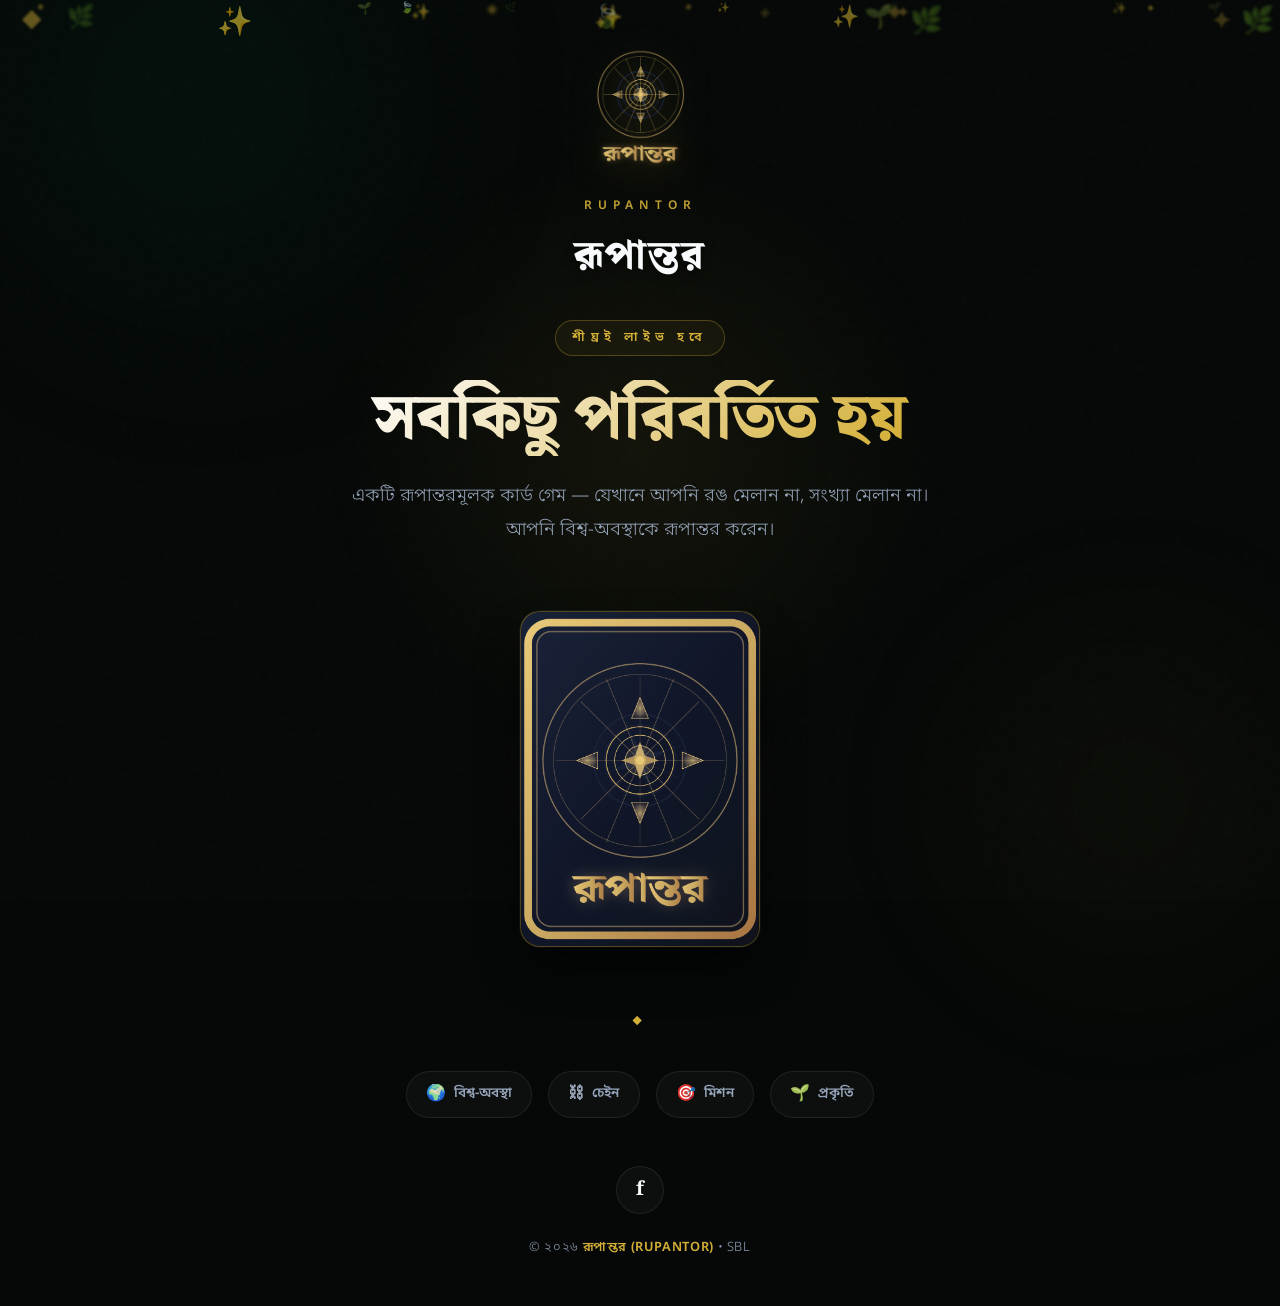
==== commit ed35cd1b: "Update index.html" ====
--- a/index.html
+++ b/index.html
@@ -3,7 +3,7 @@
 <head>
 <meta charset="UTF-8">
 <meta name="viewport" content="width=device-width, initial-scale=1.0">
-<title>রূপান্তর (RUPANTOR)-Will be live soon</title>
+<title>রূপান্তর (RUPANTOR) — Will be live soon.</title>
 <link rel="icon" type="image/x-icon" href="favicon/favicon.ico">
 <link rel="icon" type="image/png" sizes="16x16" href="favicon/favicon-16x16.png">
 <link rel="icon" type="image/png" sizes="32x32" href="favicon/favicon-32x32.png">
@@ -13,10 +13,10 @@
 <link rel="manifest" href="favicon/site.webmanifest">
 <link rel="preconnect" href="https://fonts.googleapis.com">
 <link rel="preconnect" href="https://fonts.gstatic.com" crossorigin>
-<link href="https://fonts.googleapis.com/css2?family=Noto+Sans+Bengali:wght@400;600;700&family=Noto+Serif+Bengali:wght@400;600;700;900&display=swap" rel="stylesheet">
+<link href="https://fonts.googleapis.com/css2?family=Noto+Sans+Bengali:wght@300;400;600;700&family=Noto+Serif+Bengali:wght@400;600;700;900&display=swap" rel="stylesheet">
 <style>
   /* ============================================
-     রূপান্তর — Coming Soon Page
+     রূপান্তর (RUPANTOR) — Premium Coming Soon
      ============================================ */
 
   *, *::before, *::after {
@@ -26,53 +26,100 @@
   }
 
   :root {
-    --primary: #1B2A1F;
-    --sage: #2E7D5B;
-    --terracotta: #C97B3C;
-    --gold: #D4A84B;
-    --cream: #FAF7F2;
-    --leaf: #5A8F3D;
-    --water: #3E8FB0;
-    --sky: #4A6FA5;
-    --earth: #8B6F47;
-    --mystery: #5A2D8F;
+    --bg-deep: #050807;
+    --bg-surface: #0c1210;
+    --gold-primary: #d4af37;
+    --gold-light: #f3e5ab;
+    --emerald: #047857;
+    --emerald-glow: rgba(16, 185, 129, 0.15);
+    --text-primary: #f8fafc;
+    --text-secondary: #94a3b8;
+    --glass-bg: rgba(255, 255, 255, 0.03);
+    --glass-border: rgba(255, 255, 255, 0.08);
+    --glass-highlight: rgba(255, 255, 255, 0.15);
   }
 
   html {
     font-size: 16px;
     -webkit-text-size-adjust: 100%;
+    scroll-behavior: smooth;
   }
 
   body {
     font-family: 'Noto Serif Bengali', Georgia, serif;
-    background: var(--primary);
-    color: var(--cream);
+    background: var(--bg-deep);
+    color: var(--text-primary);
     min-height: 100vh;
     overflow-x: hidden;
     position: relative;
     line-height: 1.6;
-  }
-
-  /* Animated gradient background */
+    display: flex;
+    flex-direction: column;
+    align-items: center;
+    justify-content: center;
+  }
+
+  /* Premium Noise Texture Overlay */
   body::before {
     content: '';
     position: fixed;
     inset: 0;
-    background:
-      radial-gradient(circle at 20% 30%, rgba(46, 125, 91, 0.25) 0%, transparent 50%),
-      radial-gradient(circle at 80% 70%, rgba(212, 168, 75, 0.18) 0%, transparent 50%),
-      radial-gradient(circle at 50% 50%, rgba(201, 123, 60, 0.12) 0%, transparent 60%),
-      linear-gradient(135deg, #0f1a14 0%, #1B2A1F 50%, #0f1a14 100%);
+    background-image: url("data:image/svg+xml,%3Csvg viewBox='0 0 200 200' xmlns='http://www.w3.org/2000/svg'%3E%3Cfilter id='noiseFilter'%3E%3CfeTurbulence type='fractalNoise' baseFrequency='0.65' numOctaves='3' stitchTiles='stitch'/%3E%3C/filter%3E%3Crect width='100%25' height='100%25' filter='url(%23noiseFilter)' opacity='0.04'/%3E%3C/svg%3E");
+    pointer-events: none;
+    z-index: -1;
+    opacity: 0.5;
+  }
+
+  /* Dynamic Mouse Spotlight */
+  .spotlight {
+    position: fixed;
+    top: 0;
+    left: 0;
+    width: 100%;
+    height: 100%;
+    pointer-events: none;
+    background: radial-gradient(
+      800px circle at var(--mouse-x, 50%) var(--mouse-y, 50%),
+      rgba(212, 175, 55, 0.07),
+      transparent 40%
+    );
+    z-index: 0;
+    transition: opacity 0.3s ease;
+  }
+
+  /* Ambient Background Glows */
+  .ambient-glow {
+    position: fixed;
+    border-radius: 50%;
+    filter: blur(100px);
     z-index: -2;
-    animation: bgShift 20s ease-in-out infinite;
-  }
-
-  @keyframes bgShift {
-    0%, 100% { transform: scale(1) rotate(0deg); }
-    50% { transform: scale(1.1) rotate(2deg); }
-  }
-
-  /* Floating particles (leaves) */
+    opacity: 0.4;
+    animation: ambientPulse 12s ease-in-out infinite alternate;
+  }
+
+  .glow-1 {
+    width: 600px;
+    height: 600px;
+    background: radial-gradient(circle, rgba(4, 120, 87, 0.3) 0%, transparent 70%);
+    top: -200px;
+    left: -100px;
+  }
+
+  .glow-2 {
+    width: 500px;
+    height: 500px;
+    background: radial-gradient(circle, rgba(212, 175, 55, 0.15) 0%, transparent 70%);
+    bottom: -150px;
+    right: -100px;
+    animation-delay: -6s;
+  }
+
+  @keyframes ambientPulse {
+    0% { transform: scale(1) translate(0, 0); }
+    100% { transform: scale(1.2) translate(20px, -20px); }
+  }
+
+  /* Floating particles */
   .particles {
     position: fixed;
     inset: 0;
@@ -83,35 +130,38 @@
 
   .particle {
     position: absolute;
-    color: rgba(212, 168, 75, 0.4);
-    font-size: 1.5rem;
-    animation: float 15s linear infinite;
-    opacity: 0;
-  }
-
-  @keyframes float {
+    color: var(--gold-primary);
+    animation: floatUp linear infinite;
+    pointer-events: none;
+    will-change: transform, opacity;
+  }
+
+  @keyframes floatUp {
     0% {
-      transform: translateY(100vh) translateX(0) rotate(0deg);
+      transform: translateY(110vh) translateX(0) rotate(0deg);
       opacity: 0;
     }
-    10% { opacity: 0.8; }
-    90% { opacity: 0.8; }
+    10% { opacity: 0.6; }
+    90% { opacity: 0.6; }
     100% {
-      transform: translateY(-100px) translateX(80px) rotate(360deg);
+      transform: translateY(-10vh) translateX(40px) rotate(360deg);
       opacity: 0;
     }
   }
 
   /* Main container */
   .container {
+    width: 100%;
+    max-width: 800px;
     min-height: 100vh;
     display: flex;
     flex-direction: column;
     align-items: center;
     justify-content: center;
-    padding: 2rem 1.5rem;
+    padding: 3rem 1.5rem;
     position: relative;
     z-index: 1;
+    text-align: center;
   }
 
   /* Logo */
@@ -119,247 +169,188 @@
     display: flex;
     flex-direction: column;
     align-items: center;
-    margin-bottom: 2.5rem;
-    animation: fadeInDown 1s ease-out;
+    margin-bottom: 2rem;
+    animation: fadeInDown 1s cubic-bezier(0.23, 1, 0.32, 1) both;
   }
 
   .logo-image {
-    width: 120px;
+    width: 100px;
     height: auto;
-    margin-bottom: 1rem;
-    animation: pulse 3s ease-in-out infinite;
-  }
-
-  @keyframes rotate {
-    from { transform: rotate(0deg); }
-    to { transform: rotate(360deg); }
-  }
-
-  @keyframes pulse {
-    0%, 100% {
-      box-shadow:
-        0 0 0 4px rgba(212, 168, 75, 0.3),
-        0 0 40px rgba(46, 125, 91, 0.5),
-        inset 0 -8px 16px rgba(0, 0, 0, 0.2);
-    }
-    50% {
-      box-shadow:
-        0 0 0 6px rgba(212, 168, 75, 0.5),
-        0 0 60px rgba(46, 125, 91, 0.8),
-        inset 0 -8px 16px rgba(0, 0, 0, 0.2);
-    }
+    margin-bottom: 1.5rem;
+    filter: drop-shadow(0 0 20px rgba(212, 175, 55, 0.3));
+    animation: logoFloat 6s ease-in-out infinite;
+  }
+
+  @keyframes logoFloat {
+    0%, 100% { transform: translateY(0); }
+    50% { transform: translateY(-8px); }
   }
 
   .logo-text {
     font-family: 'Noto Sans Bengali', sans-serif;
-    font-size: 0.85rem;
-    letter-spacing: 0.4em;
-    color: var(--gold);
+    font-size: 0.75rem;
+    font-weight: 600;
+    letter-spacing: 0.5em;
+    color: var(--gold-primary);
     text-transform: uppercase;
-    margin-bottom: 0.25rem;
+    margin-bottom: 0.5rem;
+    opacity: 0.9;
   }
 
   .logo-name {
     font-family: 'Noto Serif Bengali', serif;
     font-weight: 900;
-    font-size: 2.2rem;
-    color: var(--cream);
+    font-size: 2.5rem;
+    color: var(--text-primary);
     letter-spacing: 0.05em;
+    text-shadow: 0 2px 10px rgba(0, 0, 0, 0.5);
   }
 
   /* Hero text */
   .hero-text {
-    text-align: center;
-    margin-bottom: 2.5rem;
-    animation: fadeInUp 1s ease-out 0.3s both;
+    margin-bottom: 3rem;
+    animation: fadeInUp 1s cubic-bezier(0.23, 1, 0.32, 1) 0.2s both;
   }
 
   .hero-tagline {
     font-family: 'Noto Sans Bengali', sans-serif;
-    font-size: 0.9rem;
-    letter-spacing: 0.3em;
-    color: var(--terracotta);
+    font-size: 0.8rem;
+    font-weight: 600;
+    letter-spacing: 0.4em;
+    color: var(--gold-primary);
     text-transform: uppercase;
-    margin-bottom: 1rem;
+    margin-bottom: 1.5rem;
+    display: inline-block;
+    padding: 0.4rem 1rem;
+    border: 1px solid rgba(212, 175, 55, 0.3);
+    border-radius: 100px;
+    background: rgba(212, 175, 55, 0.05);
   }
 
   .hero-title {
     font-family: 'Noto Serif Bengali', serif;
     font-weight: 900;
-    font-size: clamp(2rem, 6vw, 3.5rem);
-    color: var(--cream);
-    margin-bottom: 1rem;
+    font-size: clamp(2.5rem, 7vw, 4rem);
+    color: var(--text-primary);
+    margin-bottom: 1.5rem;
     line-height: 1.2;
-    background: linear-gradient(135deg, var(--cream) 0%, var(--gold) 100%);
+    background: linear-gradient(135deg, #fff 0%, var(--gold-primary) 50%, #fff 100%);
+    background-size: 200% auto;
     -webkit-background-clip: text;
     background-clip: text;
     -webkit-text-fill-color: transparent;
+    animation: shine 6s linear infinite;
+  }
+
+  @keyframes shine {
+    to { background-position: 200% center; }
   }
 
   .hero-subtitle {
-    font-size: clamp(0.95rem, 2vw, 1.15rem);
-    color: rgba(250, 247, 242, 0.85);
-    max-width: 540px;
+    font-family: 'Noto Sans Bengali', sans-serif;
+    font-size: clamp(1rem, 2.5vw, 1.15rem);
+    font-weight: 300;
+    color: var(--text-secondary);
+    max-width: 580px;
     margin: 0 auto;
-    font-style: italic;
-  }
-
-  /* Card display */
+    line-height: 1.8;
+  }
+
+  /* Card display with 3D Tilt */
   .card-display {
-    margin: 2rem 0;
+    margin: 1rem 0 3rem;
     perspective: 1000px;
-    animation: fadeInUp 1s ease-out 0.6s both;
+    animation: fadeInUp 1s cubic-bezier(0.23, 1, 0.32, 1) 0.4s both;
+    cursor: pointer;
   }
 
   .rupantor-card {
-    width: 220px;
-    height: 308px;
-    border-radius: 16px;
-    background: linear-gradient(145deg, var(--cream) 0%, #f0ede6 100%);
-    box-shadow:
-      0 20px 60px rgba(0, 0, 0, 0.5),
-      0 0 0 3px var(--gold),
-      0 0 0 5px rgba(212, 168, 75, 0.2),
-      inset 0 0 0 1px rgba(0, 0, 0, 0.05);
+    width: 240px;
+    height: 336px;
+    border-radius: 20px;
+    background: linear-gradient(135deg, rgba(255,255,255,0.1), rgba(255,255,255,0.02));
+    backdrop-filter: blur(12px);
+    border: 1px solid rgba(212, 175, 55, 0.3);
+    box-shadow: 
+      0 25px 50px -12px rgba(0, 0, 0, 0.8),
+      0 0 0 1px rgba(255, 255, 255, 0.05),
+      inset 0 0 20px rgba(212, 175, 55, 0.05);
+    position: relative;
     overflow: hidden;
-    position: relative;
     transform-style: preserve-3d;
-    animation: cardFloat 4s ease-in-out infinite, cardTilt 8s ease-in-out infinite;
-    cursor: pointer;
-    transition: transform 0.4s ease;
-  }
-
-  .rupantor-card:hover {
-    animation-play-state: paused;
-    transform: scale(1.05) rotateY(0deg) rotateX(0deg);
-  }
-
-  @keyframes cardFloat {
-    0%, 100% { transform: translateY(0); }
-    50% { transform: translateY(-12px); }
-  }
-
-  @keyframes cardTilt {
-    0%, 100% { transform: translateY(0) rotateY(-8deg) rotateX(3deg); }
-    50% { transform: translateY(-12px) rotateY(8deg) rotateX(-3deg); }
+    animation: subtleFloat 6s ease-in-out infinite;
+    transition: transform 0.6s cubic-bezier(0.23, 1, 0.32, 1);
+  }
+
+  @keyframes subtleFloat {
+    0%, 100% { transform: perspective(1000px) translateY(0); }
+    50% { transform: perspective(1000px) translateY(-10px); }
+  }
+
+  /* Holographic shine effect on hover */
+  .rupantor-card::before {
+    content: '';
+    position: absolute;
+    inset: 0;
+    background: linear-gradient(
+      105deg,
+      transparent 40%,
+      rgba(255, 255, 255, 0.1) 45%,
+      rgba(255, 255, 255, 0.25) 50%,
+      rgba(255, 255, 255, 0.1) 55%,
+      transparent 60%
+    );
+    transform: translateX(-100%);
+    transition: transform 0.8s ease;
+    z-index: 2;
+    pointer-events: none;
+  }
+
+  .rupantor-card:hover::before {
+    transform: translateX(100%);
   }
 
   .card-image {
     width: 100%;
     height: 100%;
     object-fit: cover;
-    border-radius: 16px;
+    border-radius: 20px;
+    position: relative;
+    z-index: 1;
+    pointer-events: none;
   }
 
   /* Glow effect behind card */
-  .card-display::before {
+  .card-display::after {
     content: '';
     position: absolute;
     top: 50%;
     left: 50%;
     transform: translate(-50%, -50%);
-    width: 280px;
-    height: 280px;
-    background: radial-gradient(circle, rgba(46, 125, 91, 0.4) 0%, transparent 60%);
+    width: 200px;
+    height: 200px;
+    background: radial-gradient(circle, rgba(212, 175, 55, 0.3) 0%, transparent 70%);
     z-index: -1;
-    filter: blur(30px);
-    animation: glowPulse 4s ease-in-out infinite;
+    filter: blur(40px);
+    animation: glowPulse 4s ease-in-out infinite alternate;
   }
 
   @keyframes glowPulse {
-    0%, 100% { opacity: 0.6; transform: translate(-50%, -50%) scale(1); }
-    50% { opacity: 1; transform: translate(-50%, -50%) scale(1.1); }
-  }
-
-
-  /* Features list */
-  .features {
-    display: flex;
-    flex-wrap: wrap;
-    justify-content: center;
-    gap: 0.75rem;
-    margin: 1.5rem 0;
-    animation: fadeInUp 1s ease-out 1.5s both;
-  }
-
-  .feature-pill {
-    background: rgba(255, 255, 255, 0.06);
-    border: 1px solid rgba(255, 255, 255, 0.1);
-    padding: 0.4rem 0.85rem;
-    border-radius: 20px;
-    font-family: 'Noto Sans Bengali', sans-serif;
+    0% { opacity: 0.5; transform: translate(-50%, -50%) scale(1); }
+    100% { opacity: 0.8; transform: translate(-50%, -50%) scale(1.2); }
+  }
+
+  /* Decorative divider */
+  .decorative-line {
+    display: flex;
+    align-items: center;
+    gap: 1.5rem;
+    margin: 1rem 0 2.5rem;
+    color: var(--gold-primary);
+    opacity: 0.4;
     font-size: 0.8rem;
-    color: rgba(250, 247, 242, 0.85);
-    display: flex;
-    align-items: center;
-    gap: 0.4rem;
-    transition: all 0.3s ease;
-  }
-
-  .feature-pill:hover {
-    background: rgba(212, 168, 75, 0.15);
-    border-color: var(--gold);
-    color: var(--cream);
-  }
-
-  .feature-pill-icon {
-    font-size: 0.9rem;
-  }
-
-  /* Footer */
-  .footer {
-    margin-top: 2rem;
-    text-align: center;
-    animation: fadeInUp 1s ease-out 1.8s both;
-  }
-
-  .footer-social {
-    display: flex;
-    justify-content: center;
-    gap: 1rem;
-    margin-bottom: 1rem;
-  }
-
-  .social-link {
-    width: 40px;
-    height: 40px;
-    border-radius: 50%;
-    background: rgba(255, 255, 255, 0.08);
-    border: 1px solid rgba(255, 255, 255, 0.15);
-    display: flex;
-    align-items: center;
-    justify-content: center;
-    color: var(--cream);
-    text-decoration: none;
-    font-size: 1.1rem;
-    transition: all 0.3s ease;
-  }
-
-  .social-link:hover {
-    background: var(--gold);
-    color: var(--primary);
-    transform: translateY(-3px);
-    border-color: var(--gold);
-  }
-
-  .footer-text {
-    font-family: 'Noto Sans Bengali', sans-serif;
-    font-size: 0.8rem;
-    color: rgba(250, 247, 242, 0.5);
-  }
-
-  .footer-text strong {
-    color: var(--gold);
-  }
-
-  /* Decorative elements */
-  .decorative-line {
-    display: flex;
-    align-items: center;
-    gap: 1rem;
-    margin: 1.5rem 0;
-    color: var(--gold);
-    opacity: 0.6;
+    letter-spacing: 0.5em;
+    animation: fadeInUp 1s cubic-bezier(0.23, 1, 0.32, 1) 0.8s both;
   }
 
   .decorative-line::before,
@@ -367,32 +358,128 @@
     content: '';
     flex: 1;
     height: 1px;
-    background: linear-gradient(90deg, transparent, var(--gold), transparent);
+    background: linear-gradient(90deg, transparent, var(--gold-primary), transparent);
+  }
+
+  /* Features list */
+  .features {
+    display: flex;
+    flex-wrap: wrap;
+    justify-content: center;
+    gap: 1rem;
+    margin-bottom: 3rem;
+    animation: fadeInUp 1s cubic-bezier(0.23, 1, 0.32, 1) 1s both;
+  }
+
+  .feature-pill {
+    background: var(--glass-bg);
+    border: 1px solid var(--glass-border);
+    padding: 0.6rem 1.2rem;
+    border-radius: 100px;
+    font-family: 'Noto Sans Bengali', sans-serif;
+    font-size: 0.85rem;
+    font-weight: 600;
+    color: var(--text-secondary);
+    display: flex;
+    align-items: center;
+    gap: 0.5rem;
+    transition: all 0.4s cubic-bezier(0.175, 0.885, 0.32, 1.275);
+    backdrop-filter: blur(8px);
+  }
+
+  .feature-pill:hover {
+    background: rgba(212, 175, 55, 0.1);
+    border-color: var(--gold-primary);
+    color: var(--gold-light);
+    transform: translateY(-4px);
+    box-shadow: 0 10px 20px -5px rgba(212, 175, 55, 0.2);
+  }
+
+  .feature-pill-icon {
+    font-size: 1rem;
+    filter: grayscale(0.2);
+  }
+
+  /* Footer */
+  .footer {
+    margin-top: auto;
+    text-align: center;
+    animation: fadeInUp 1s cubic-bezier(0.23, 1, 0.32, 1) 1.2s both;
+  }
+
+  .footer-social {
+    display: flex;
+    justify-content: center;
+    gap: 1rem;
+    margin-bottom: 1.5rem;
+  }
+
+  .social-link {
+    width: 48px;
+    height: 48px;
+    border-radius: 50%;
+    background: var(--glass-bg);
+    border: 1px solid var(--glass-border);
+    display: flex;
+    align-items: center;
+    justify-content: center;
+    color: var(--text-primary);
+    text-decoration: none;
+    font-size: 1.2rem;
+    font-weight: 700;
+    transition: all 0.4s cubic-bezier(0.175, 0.885, 0.32, 1.275);
+    backdrop-filter: blur(8px);
+  }
+
+  .social-link:hover {
+    background: var(--gold-primary);
+    color: var(--bg-deep);
+    transform: translateY(-4px) scale(1.1);
+    box-shadow: 0 10px 25px -5px rgba(212, 175, 55, 0.4);
+    border-color: var(--gold-primary);
+  }
+
+  .footer-text {
+    font-family: 'Noto Sans Bengali', sans-serif;
+    font-size: 0.8rem;
+    font-weight: 300;
+    color: var(--text-secondary);
+    letter-spacing: 0.05em;
+  }
+
+  .footer-text strong {
+    color: var(--gold-primary);
+    font-weight: 600;
   }
 
   /* Animations */
   @keyframes fadeInDown {
-    from { opacity: 0; transform: translateY(-30px); }
+    from { opacity: 0; transform: translateY(-40px); }
     to { opacity: 1; transform: translateY(0); }
   }
 
   @keyframes fadeInUp {
-    from { opacity: 0; transform: translateY(30px); }
+    from { opacity: 0; transform: translateY(40px); }
     to { opacity: 1; transform: translateY(0); }
   }
-
 
   /* Responsive */
   @media (max-width: 600px) {
-    .container { padding: 1.5rem 1rem; }
-    .logo-mark { width: 70px; height: 70px; font-size: 2rem; }
-    .logo-name { font-size: 1.8rem; }
-    .rupantor-card { width: 180px; height: 252px; }
-  }
-
+    .container { padding: 2rem 1.25rem; }
+    .logo-image { width: 80px; }
+    .logo-name { font-size: 2rem; }
+    .rupantor-card { width: 200px; height: 280px; }
+    .features { gap: 0.75rem; }
+    .feature-pill { padding: 0.5rem 1rem; font-size: 0.8rem; }
+  }
 </style>
 </head>
 <body>
+
+  <!-- Ambient Background Elements -->
+  <div class="ambient-glow glow-1"></div>
+  <div class="ambient-glow glow-2"></div>
+  <div class="spotlight"></div>
 
   <!-- Floating particles -->
   <div class="particles" id="particles"></div>
@@ -411,7 +498,7 @@
       <div class="hero-tagline">শীঘ্রই লাইভ হবে</div>
       <h1 class="hero-title">সবকিছু পরিবর্তিত হয়</h1>
       <p class="hero-subtitle">
-        একটি রূপান্তরমূলক কার্ড গেম — যেখানে আপনি রঙ মেলান না, সংখ্যা মেলান না।
+        একটি রূপান্তরমূলক কার্ড গেম — যেখানে আপনি রঙ মেলান না, সংখ্যা মেলান না।<br>
         আপনি বিশ্ব-অবস্থাকে রূপান্তর করেন।
       </p>
     </div>
@@ -433,7 +520,6 @@
       <div class="feature-pill"><span class="feature-pill-icon">🎯</span> মিশন</div>
       <div class="feature-pill"><span class="feature-pill-icon">🌱</span> প্রকৃতি</div>
     </div>
-
 
     <!-- Footer -->
     <div class="footer">
@@ -449,27 +535,69 @@
 
 <script>
   // ============================================
-  // Floating particles (leaves)
+  // Dynamic Mouse Spotlight
+  // ============================================
+  document.addEventListener('mousemove', (e) => {
+    document.documentElement.style.setProperty('--mouse-x', e.clientX + 'px');
+    document.documentElement.style.setProperty('--mouse-y', e.clientY + 'px');
+  });
+
+  // ============================================
+  // Enhanced Floating Particles
   // ============================================
   (function createParticles() {
     const container = document.getElementById('particles');
-    const symbols = ['🍃', '🌿', '✦', '◆', '🌱'];
-    const count = 18;
+    const symbols = ['🍃', '🌿', '✦', '◆', '🌱', '✨'];
+    const count = 25;
 
     for (let i = 0; i < count; i++) {
       const p = document.createElement('div');
       p.className = 'particle';
       p.textContent = symbols[Math.floor(Math.random() * symbols.length)];
       p.style.left = Math.random() * 100 + '%';
-      p.style.fontSize = (Math.random() * 1 + 0.8) + 'rem';
-      p.style.animationDuration = (Math.random() * 10 + 12) + 's';
-      p.style.animationDelay = (Math.random() * 15) + 's';
+      p.style.fontSize = (Math.random() * 1.2 + 0.6) + 'rem';
+      p.style.animationDuration = (Math.random() * 15 + 15) + 's';
+      p.style.animationDelay = (Math.random() * 20) + 's';
+      p.style.opacity = Math.random() * 0.5 + 0.1;
+      p.style.filter = `blur(${Math.random() * 2}px)`;
       container.appendChild(p);
     }
   })();
 
-
-
+  // ============================================
+  // Premium 3D Tilt Effect for Card
+  // ============================================
+  const cardContainer = document.querySelector('.card-display');
+  const card = document.querySelector('.rupantor-card');
+
+  if (cardContainer && card) {
+    cardContainer.addEventListener('mouseenter', () => {
+      card.style.animation = 'none';
+      card.style.transition = 'transform 0.1s ease-out';
+    });
+
+    cardContainer.addEventListener('mousemove', (e) => {
+      const rect = cardContainer.getBoundingClientRect();
+      const x = e.clientX - rect.left;
+      const y = e.clientY - rect.top;
+      
+      const centerX = rect.width / 2;
+      const centerY = rect.height / 2;
+      
+      const rotateX = ((y - centerY) / centerY) * -10;
+      const rotateY = ((x - centerX) / centerX) * 10;
+
+      card.style.transform = `perspective(1000px) rotateX(${rotateX}deg) rotateY(${rotateY}deg) scale3d(1.08, 1.08, 1.08)`;
+    });
+
+    cardContainer.addEventListener('mouseleave', () => {
+      card.style.transform = 'perspective(1000px) rotateX(0) rotateY(0) scale3d(1, 1, 1)';
+      card.style.transition = 'transform 0.6s cubic-bezier(0.23, 1, 0.32, 1)';
+      setTimeout(() => {
+        card.style.animation = 'subtleFloat 6s ease-in-out infinite';
+      }, 600);
+    });
+  }
 </script>
 
 </body>
